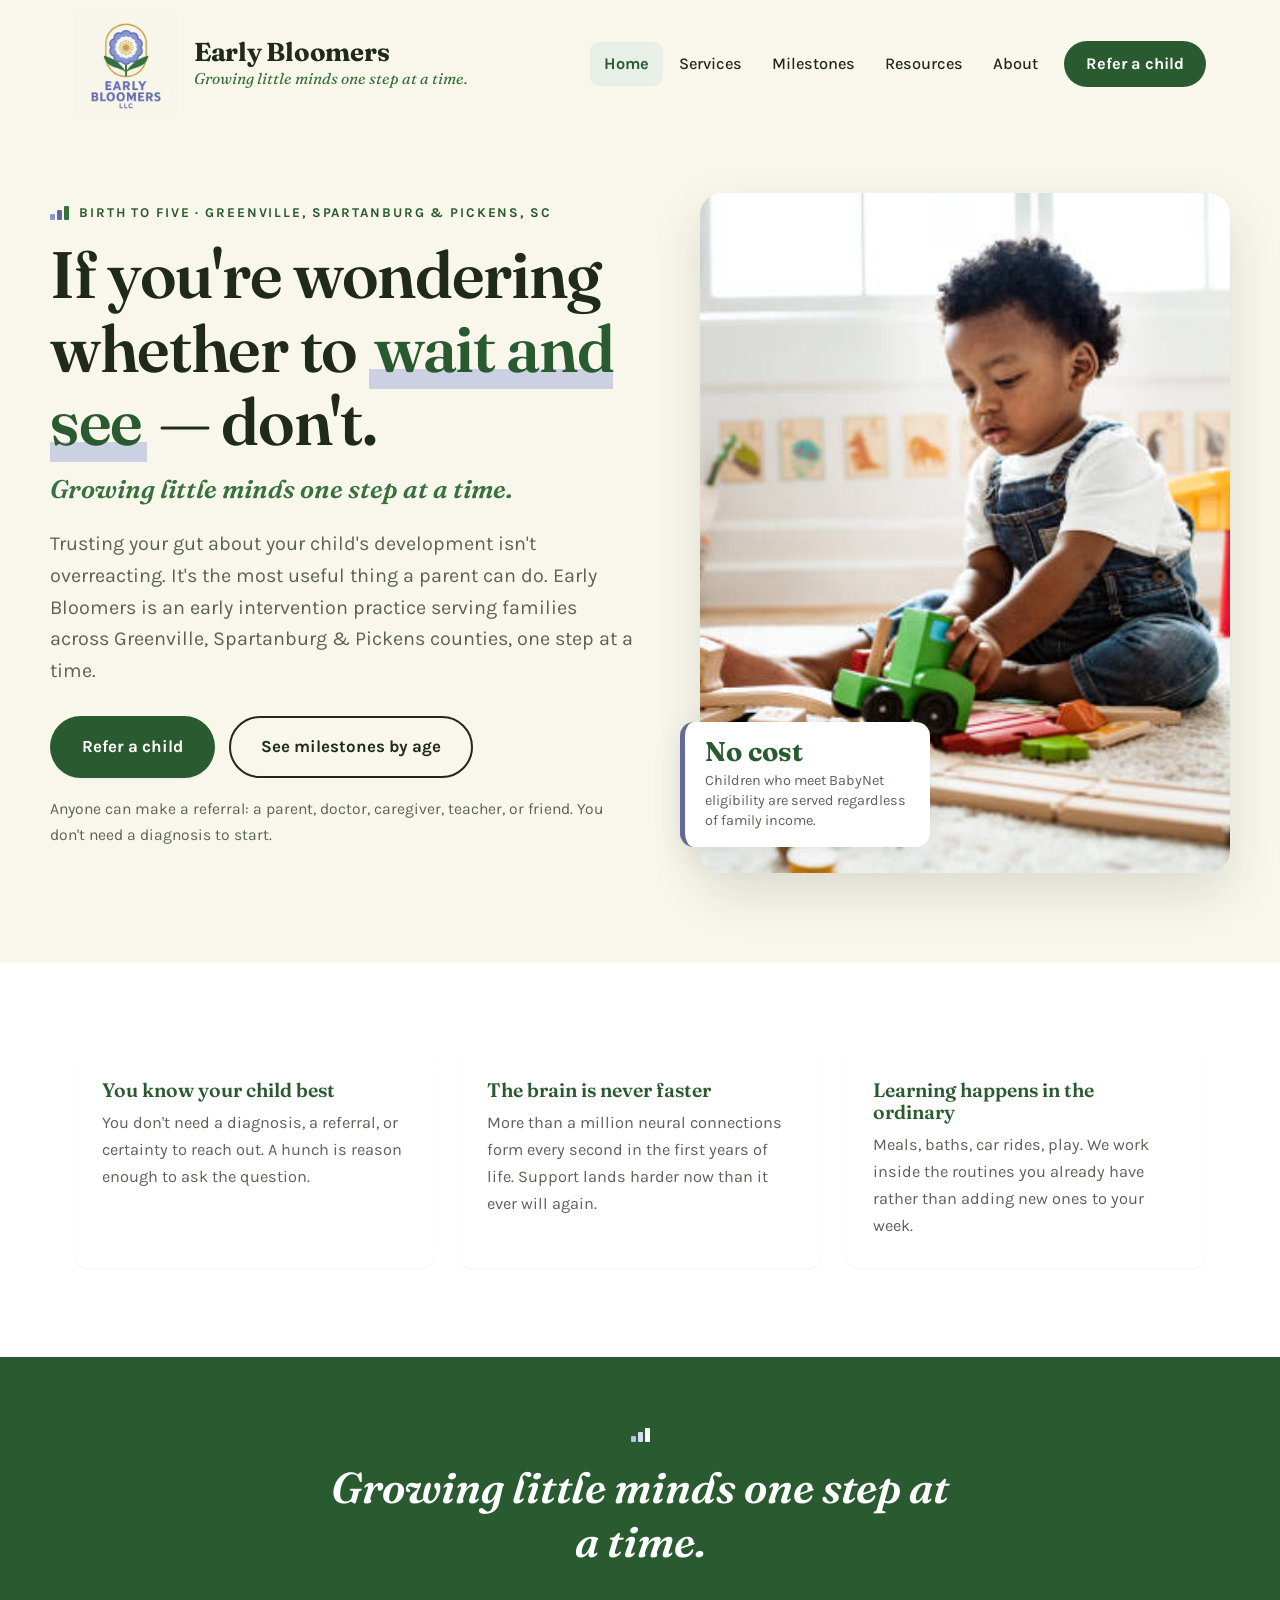
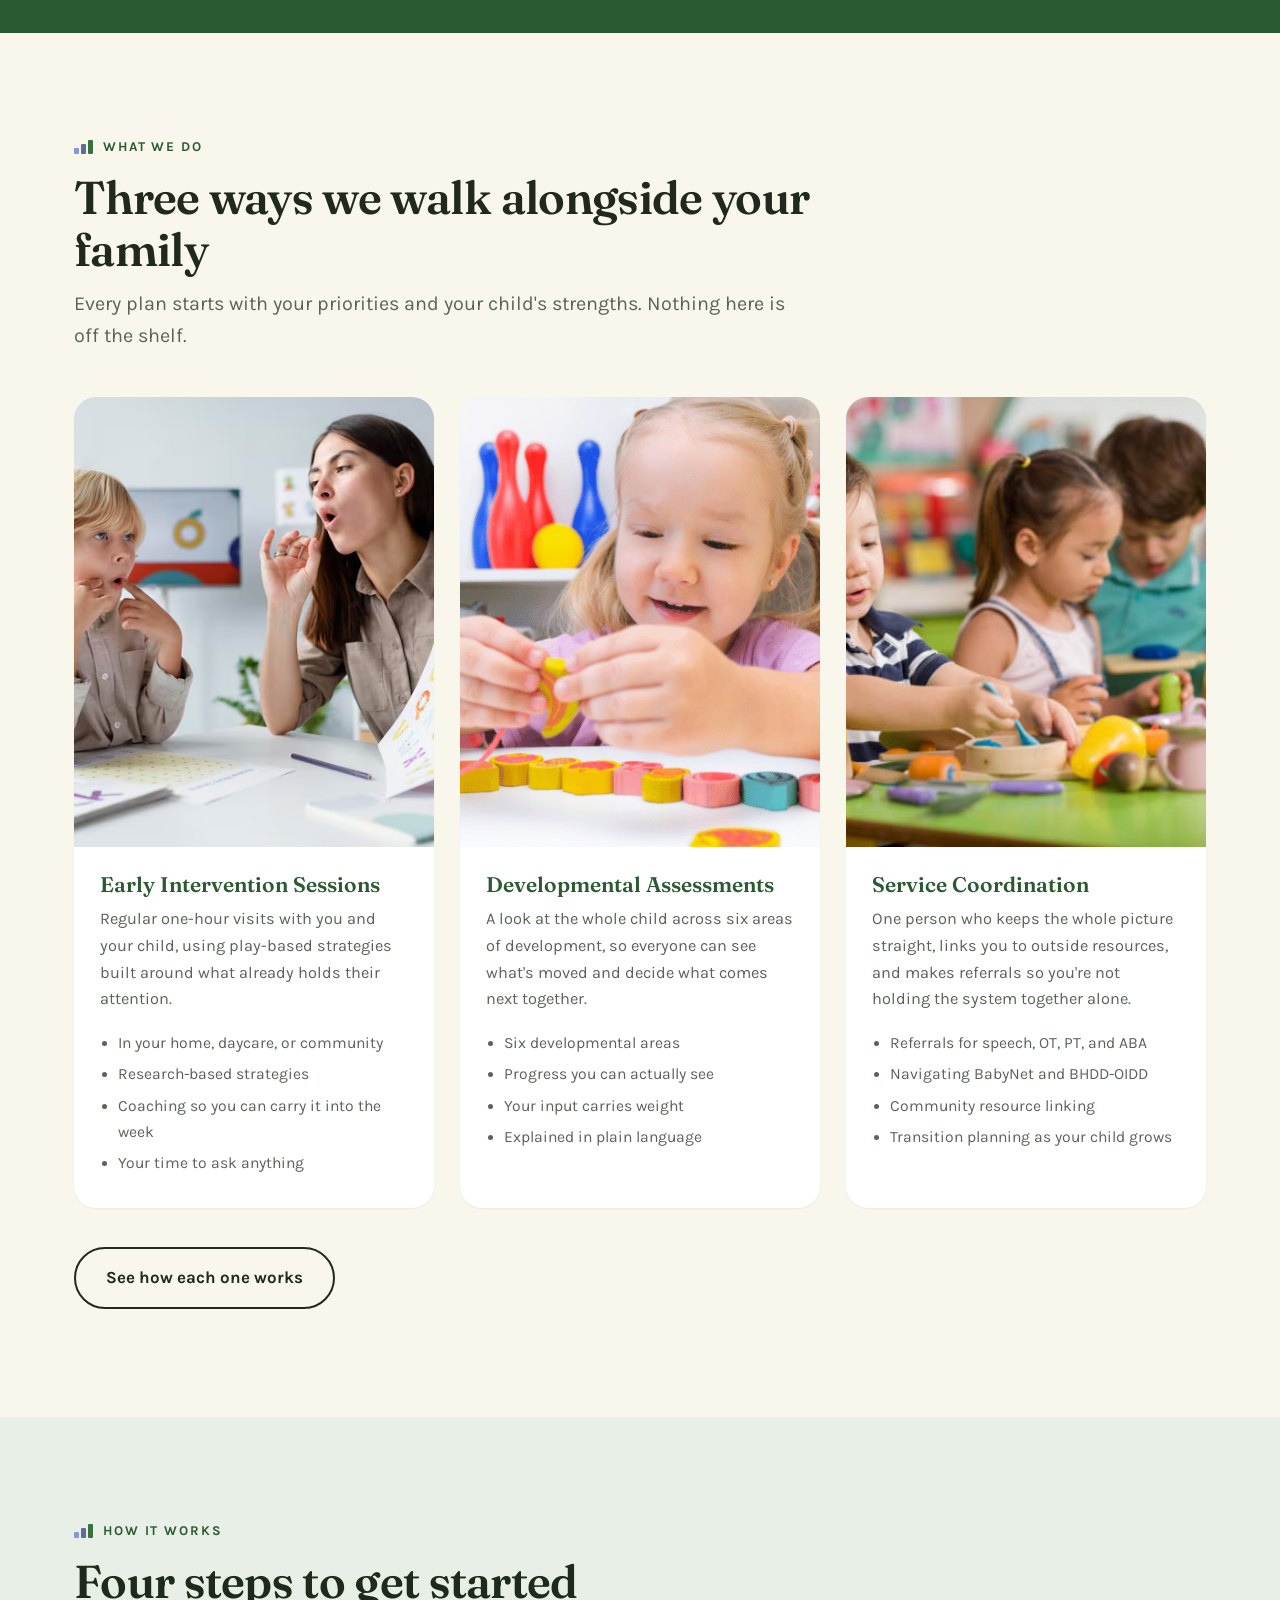
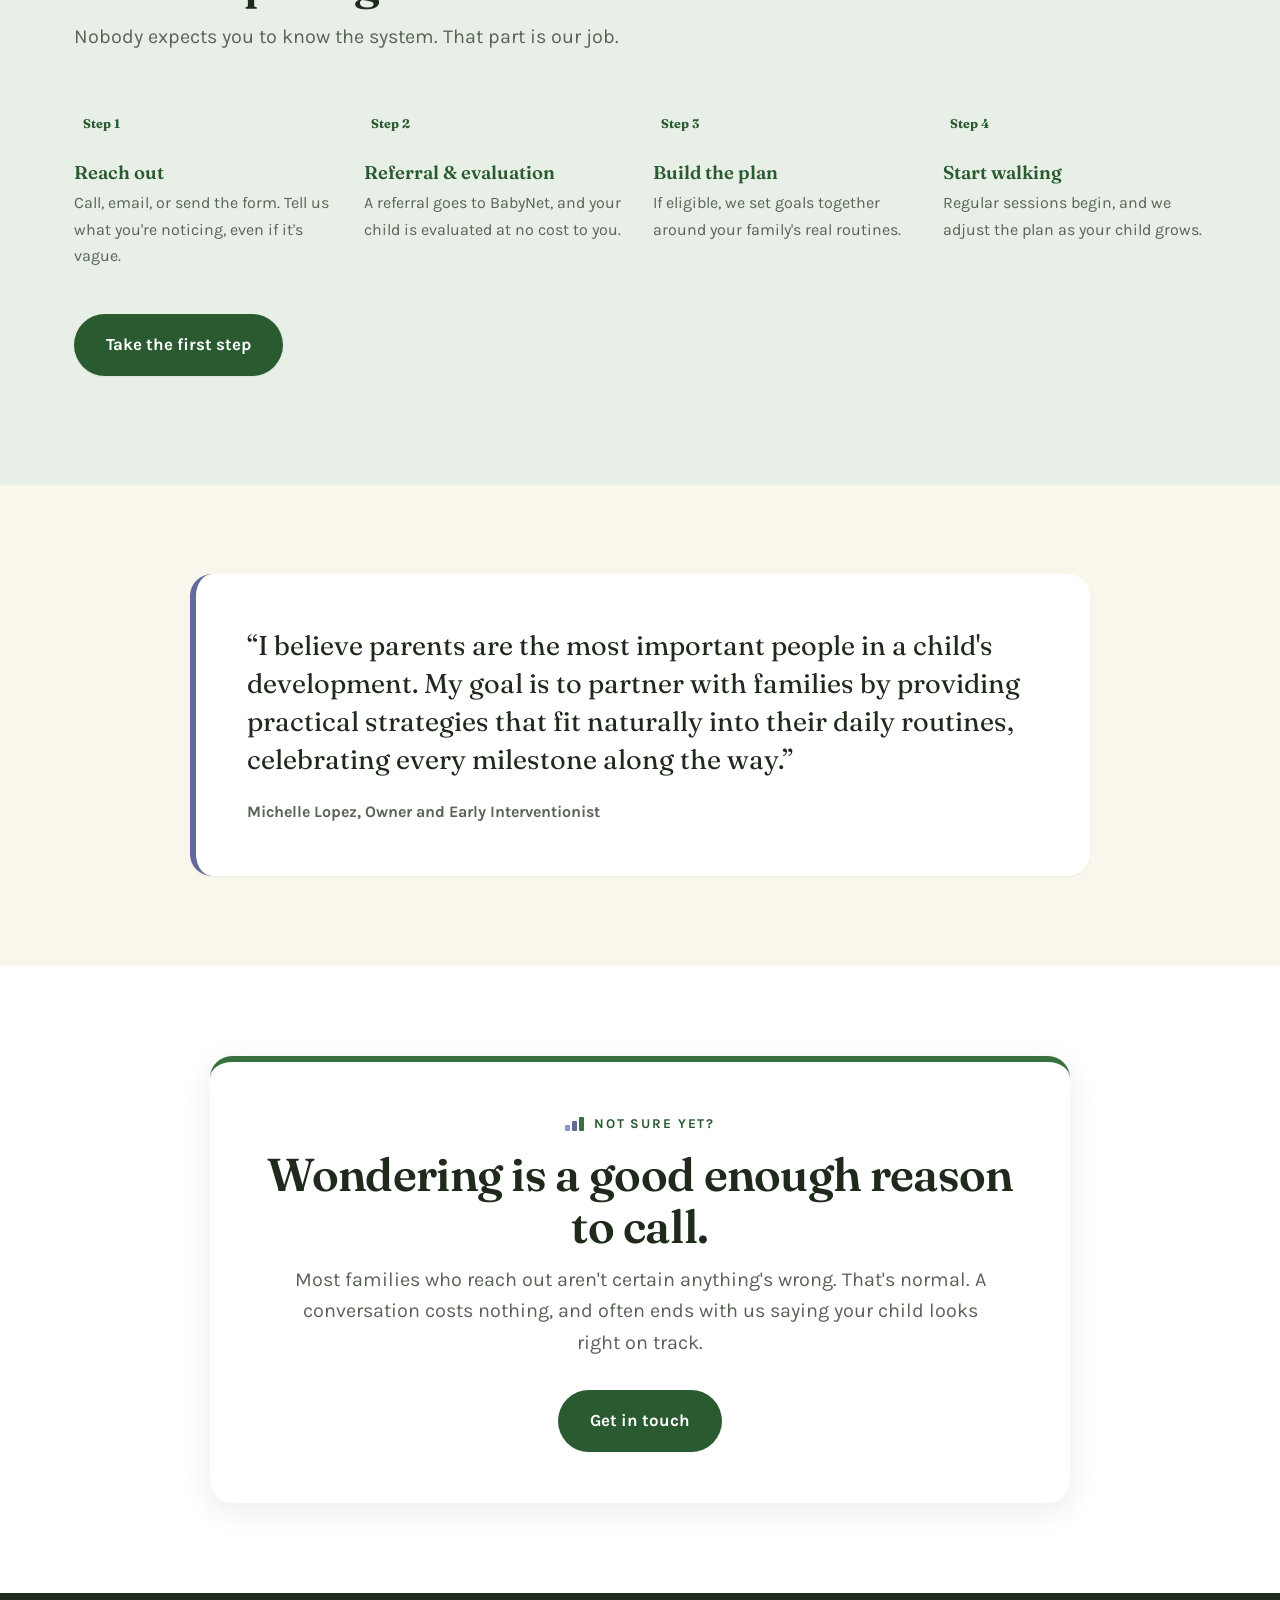
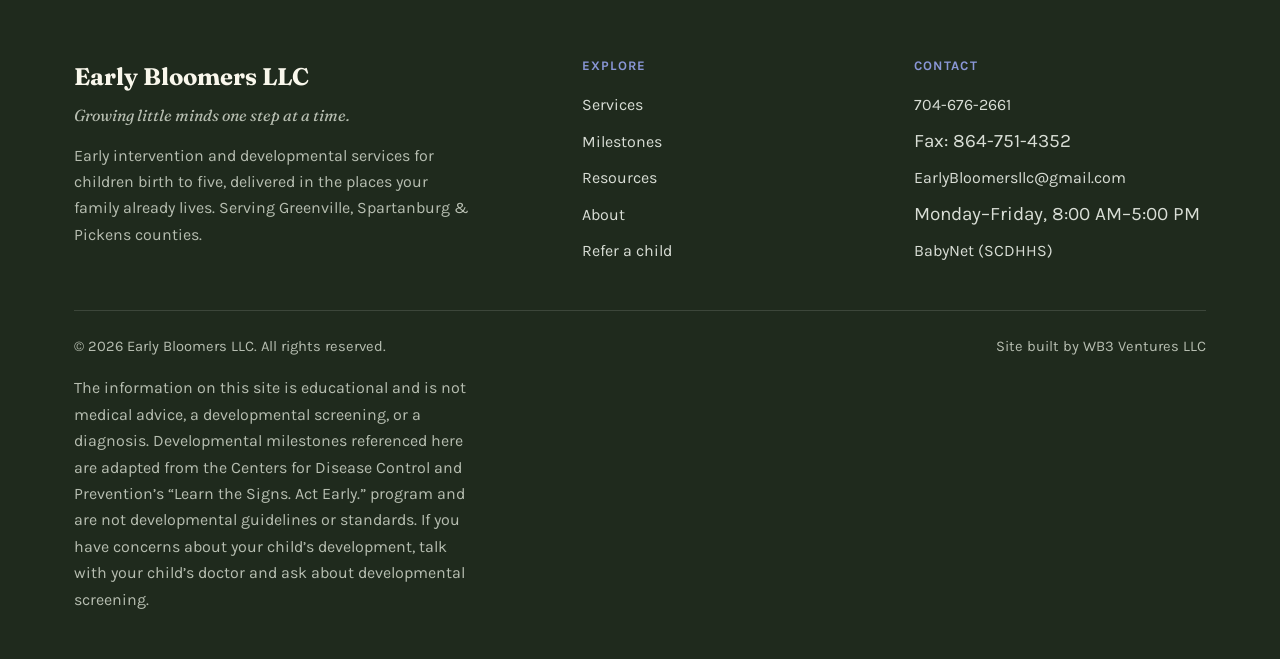
==== index.html @ b5635b3e "Update index.html" ====
<!doctype html>
<html lang="en">
<head>
<meta charset="utf-8">
<meta name="viewport" content="width=device-width,initial-scale=1">
<title>Early Bloomers LLC &mdash; Early Intervention in Greenville, Spartanburg &amp; Pickens, SC</title>
<meta name="description" content="Early Bloomers LLC provides early intervention, developmental assessments, and service coordination for children birth to five across Greenville, Spartanburg, and Pickens counties, SC. Growing little minds one step at a time.">
<meta name="author" content="Early Bloomers LLC">
<meta property="og:type" content="website">
<meta property="og:site_name" content="Early Bloomers LLC">
<meta property="og:title" content="Early Bloomers LLC &mdash; Early Intervention in Greenville, Spartanburg &amp; Pickens, SC">
<meta property="og:description" content="Early Bloomers LLC provides early intervention, developmental assessments, and service coordination for children birth to five across Greenville, Spartanburg, and Pickens counties, SC. Growing little minds one step at a time.">
<meta property="og:image" content="Images/Image1.jpg">
<meta name="twitter:card" content="summary_large_image">
<link rel="icon" href="Images/EBLogo1.png">
<link rel="preconnect" href="https://fonts.googleapis.com">
<link rel="preconnect" href="https://fonts.gstatic.com" crossorigin>
<link href="https://fonts.googleapis.com/css2?family=Fraunces:ital,opsz,wght@0,9..144,400;0,9..144,600;0,9..144,700;1,9..144,600&family=Karla:wght@400;500;700&display=swap" rel="stylesheet">
<link rel="stylesheet" href="styles.css">
</head>
<body>

<a class="skip" href="#main">Skip to content</a>

<header class="hdr" id="hdr">
  <div class="hdr__in">
    <a class="brand" href="index.html">
      <img class="brand__logo" src="Images/EBLogo1.png" width="104" height="104"
           alt="Early Bloomers LLC logo: a periwinkle flower with green leaves inside a gold arch">
      <span>
        <span class="brand__name">Early Bloomers</span>
        <span class="brand__tag">Growing little minds one step at a time.</span>
      </span>
    </a>

    <button class="burger" id="burger" type="button" aria-label="Open menu" aria-expanded="false" aria-controls="nav">
      <span></span><span></span><span></span>
    </button>

    <nav class="nav" id="nav" aria-label="Main">
      <a href="index.html" aria-current="page">Home</a>
      <a href="services.html">Services</a>
      <a href="milestones.html">Milestones</a>
      <a href="resources.html">Resources</a>
      <a href="about.html">About</a>
      <a class="nav__cta" href="contact.html">Refer a child</a>
    </nav>
  </div>
</header>

<main id="main">
<section class="hero wrap">
  <div class="hero__grid">
    <div>
      <p class="eyebrow"><span class="stepmark" aria-hidden="true"><i></i><i></i><i></i></span>Birth to five &middot; Greenville, Spartanburg &amp; Pickens, SC</p>
      <h1>If you're wondering whether to <em>wait and see</em> &mdash; don't.</h1>
      <p class="hero__slogan">Growing little minds one step at a time.</p>
      <p class="lede">
        Trusting your gut about your child's development isn't overreacting. It's the most useful
        thing a parent can do. Early Bloomers is an early intervention practice serving families
        across Greenville, Spartanburg &amp; Pickens counties, one step at a time.
      </p>
      <div class="hero__actions">
        <a class="btn btn--primary" href="contact.html">Refer a child</a>
        <a class="btn btn--ghost" href="milestones.html">See milestones by age</a>
      </div>
      <p class="hero__note">Anyone can make a referral: a parent, doctor, caregiver, teacher, or friend. You don't need a diagnosis to start.</p>
    </div>

    <div class="hero__art">
      <img src="Images/Image1.jpg" width="800" height="680" fetchpriority="high"
           alt="A toddler sitting on a rug, focused on pushing a wooden toy train along a track">
      <div class="hero__badge">
        <b>No cost</b>
        <span>Children who meet BabyNet eligibility are served regardless of family income.</span>
      </div>
    </div>
  </div>
</section>

<section class="band band--white" aria-labelledby="why-h">
  <div class="wrap">
    <h2 class="visually-hidden" id="why-h">Why families reach out</h2>
    <div class="tiles rv">
      <div class="tile">
        <h3>You know your child best</h3>
        <p>You don't need a diagnosis, a referral, or certainty to reach out. A hunch is reason enough to ask the question.</p>
      </div>
      <div class="tile">
        <h3>The brain is never faster</h3>
        <p>More than a million neural connections form every second in the first years of life. Support lands harder now than it ever will again.</p>
      </div>
      <div class="tile">
        <h3>Learning happens in the ordinary</h3>
        <p>Meals, baths, car rides, play. We work inside the routines you already have rather than adding new ones to your week.</p>
      </div>
    </div>
  </div>
</section>

<section class="slogan-band" aria-label="Our slogan">
  <div class="wrap">
    <span class="stepmark" aria-hidden="true"><i></i><i></i><i></i></span>
    <p>Growing little minds one step at a time.</p>
  </div>
</section>

<section class="band">
  <div class="wrap">
    <div class="shead rv">
      <p class="eyebrow"><span class="stepmark" aria-hidden="true"><i></i><i></i><i></i></span>What we do</p>
      <h2>Three ways we walk alongside your family</h2>
      <p class="lede">Every plan starts with your priorities and your child's strengths. Nothing here is off the shelf.</p>
    </div>

    <div class="cards rv">
      <article class="card">
        <img src="Images/Image2.avif" width="600" height="450"
             alt="An adult and a young child sitting together on the floor during a play-based learning activity">
        <div class="card__body">
          <h3>Early Intervention Sessions</h3>
          <p>Regular one-hour visits with you and your child, using play-based strategies built around what already holds their attention.</p>
          <ul>
            <li>In your home, daycare, or community</li>
            <li>Research-based strategies</li>
            <li>Coaching so you can carry it into the week</li>
            <li>Your time to ask anything</li>
          </ul>
        </div>
      </article>

      <article class="card">
        <img src="Images/Image3.png" width="600" height="450"
             alt="A young child stacking colourful wooden blocks on a table">
        <div class="card__body">
          <h3>Developmental Assessments</h3>
          <p>A look at the whole child across six areas of development, so everyone can see what's moved and decide what comes next together.</p>
          <ul>
            <li>Six developmental areas</li>
            <li>Progress you can actually see</li>
            <li>Your input carries weight</li>
            <li>Explained in plain language</li>
          </ul>
        </div>
      </article>

      <article class="card">
        <img src="Images/Image4.jpg" width="600" height="450"
             alt="A caregiver holding a baby during a relaxed home visit">
        <div class="card__body">
          <h3>Service Coordination</h3>
          <p>One person who keeps the whole picture straight, links you to outside resources, and makes referrals so you're not holding the system together alone.</p>
          <ul>
            <li>Referrals for speech, OT, PT, and ABA</li>
            <li>Navigating BabyNet and BHDD-OIDD</li>
            <li>Community resource linking</li>
            <li>Transition planning as your child grows</li>
          </ul>
        </div>
      </article>
    </div>

    <p style="margin-top:2.4rem"><a class="btn btn--ghost" href="services.html">See how each one works</a></p>
  </div>
</section>

<section class="band band--leaf">
  <div class="wrap">
    <div class="shead rv">
      <p class="eyebrow"><span class="stepmark" aria-hidden="true"><i></i><i></i><i></i></span>How it works</p>
      <h2>Four steps to get started</h2>
      <p class="lede">Nobody expects you to know the system. That part is our job.</p>
    </div>

    <div class="steps-h rv">
      <div class="steps-h__item">
        <h3>Reach out</h3>
        <p>Call, email, or send the form. Tell us what you're noticing, even if it's vague.</p>
      </div>
      <div class="steps-h__item">
        <h3>Referral &amp; evaluation</h3>
        <p>A referral goes to BabyNet, and your child is evaluated at no cost to you.</p>
      </div>
      <div class="steps-h__item">
        <h3>Build the plan</h3>
        <p>If eligible, we set goals together around your family's real routines.</p>
      </div>
      <div class="steps-h__item">
        <h3>Start walking</h3>
        <p>Regular sessions begin, and we adjust the plan as your child grows.</p>
      </div>
    </div>

    <p style="margin-top:2.8rem"><a class="btn btn--primary" href="contact.html">Take the first step</a></p>
  </div>
</section>

<section class="band">
  <div class="wrap">
    <figure class="quote rv" style="max-width:900px;margin-inline:auto">
      <blockquote>
        &ldquo;I believe parents are the most important people in a child's development. My goal is to
        partner with families by providing practical strategies that fit naturally into their daily
        routines, celebrating every milestone along the way.&rdquo;
      </blockquote>
      <figcaption>Michelle Lopez, Owner and Early Interventionist</figcaption>
    </figure>
  </div>
</section>

<section class="band band--white">
  <div class="wrap">
    <div class="callout rv center" style="max-width:860px">
      <p class="eyebrow" style="justify-content:center"><span class="stepmark" aria-hidden="true"><i></i><i></i><i></i></span>Not sure yet?</p>
      <h2>Wondering is a good enough reason to call.</h2>
      <p class="lede center">Most families who reach out aren't certain anything's wrong. That's normal. A conversation costs nothing, and often ends with us saying your child looks right on track.</p>
      <a class="btn btn--primary" href="contact.html">Get in touch</a>
    </div>
  </div>
</section>
</main>

<footer class="ftr">
  <div class="wrap">
    <div class="ftr__grid">
      <div class="ftr__brand">
        <b>Early Bloomers LLC</b>
        <p class="ftr__slogan">Growing little minds one step at a time.</p>
        <p>Early intervention and developmental services for children birth to five, delivered in the places your family already lives. Serving Greenville, Spartanburg &amp; Pickens counties.</p>
      </div>
      <div>
        <h2>Explore</h2>
        <ul>
          <li><a href="services.html">Services</a></li>
          <li><a href="milestones.html">Milestones</a></li>
          <li><a href="resources.html">Resources</a></li>
          <li><a href="about.html">About</a></li>
          <li><a href="contact.html">Refer a child</a></li>
        </ul>
      </div>
      <div>
        <h2>Contact</h2>
        <ul>
          <li><a href="tel:+17046762661">704-676-2661</a></li>
          <li>Fax: 864-751-4352</li>
          <li><a href="mailto:EarlyBloomersllc@gmail.com">EarlyBloomersllc@gmail.com</a></li>
          <li>Monday&ndash;Friday, 8:00&nbsp;AM&ndash;5:00&nbsp;PM</li>
          <li><a href="https://www.scdhhs.gov/resources/programs-and-initiatives/babynet" target="_blank" rel="noopener">BabyNet (SCDHHS)</a></li>
        </ul>
      </div>
    </div>

    <div class="ftr__base">
      <span>&copy; <span id="yr">2026</span> Early Bloomers LLC. All rights reserved.</span>
      <span>Site built by WB3 Ventures LLC</span>
    </div>
    <p class="ftr__legal">The information on this site is educational and is not medical advice, a developmental screening, or a diagnosis. Developmental milestones referenced here are adapted from the Centers for Disease Control and Prevention&rsquo;s &ldquo;Learn the Signs. Act Early.&rdquo; program and are not developmental guidelines or standards. If you have concerns about your child&rsquo;s development, talk with your child&rsquo;s doctor and ask about developmental screening.</p>
  </div>
</footer>

<script src="main.js"></script>
</body>
</html>
---- styles.css ----
/* ============================================================
   Early Bloomers LLC — shared styles
   Palette sampled from EBLogo1.png. Text pairs verified
   against WCAG 2.1 AA (4.5:1 normal, 3:1 large & UI).
   ============================================================ */
:root{
  --paper:#F9F7EC;        /* logo cream */
  --white:#FFFFFF;
  --leaf:#37723E;         /* logo green — 5.37:1 on paper */
  --leaf-deep:#2A5A30;    /* 7.51:1 on paper */
  --leaf-pale:#E7EFE6;
  --peri:#8996D6;         /* logo periwinkle — DECORATIVE ONLY on light bg (2.84:1) */
  --peri-text:#616A98;    /* text-safe periwinkle — 5.22:1 white, 4.86:1 paper */
  --peri-pale:#EDEEF9;
  --ink:#1F2A1D;          /* 13.89:1 on paper */
  --ink-soft:#5A6357;     /* 5.82:1 on paper */
  --rule:rgba(31,42,29,.16);

  --shadow-sm:0 1px 2px rgba(31,42,29,.06);
  --shadow:0 8px 30px rgba(31,42,29,.09);
  --shadow-lg:0 20px 50px rgba(31,42,29,.13);

  --r:14px;
  --r-lg:22px;
  --tap:44px;             /* WCAG 2.5.5 minimum target size */

  --wrap:1180px;
  --step:clamp(60px,7vw,112px);

  --display:"Fraunces",Georgia,serif;
  --body:"Karla",system-ui,-apple-system,sans-serif;
}

*,*::before,*::after{box-sizing:border-box}
html{scroll-behavior:smooth;scroll-padding-top:130px}
body{
  margin:0;
  font-family:var(--body);
  font-size:19px;
  line-height:1.65;
  color:var(--ink);
  background:var(--paper);
  -webkit-font-smoothing:antialiased;
  text-rendering:optimizeLegibility;
}
img{max-width:100%;display:block}
h1,h2,h3,h4{font-family:var(--display);line-height:1.12;margin:0;font-weight:600}
h1{font-size:clamp(2.6rem,5.4vw,4.1rem);letter-spacing:-.02em}
h2{font-size:clamp(2.05rem,3.6vw,2.95rem);letter-spacing:-.015em}
h3{font-size:1.32rem;font-weight:600}
p{margin:0 0 1em}
a{color:var(--leaf-deep)}
a:hover{color:var(--leaf)}

:focus-visible{outline:3px solid var(--peri-text);outline-offset:3px;border-radius:4px}

.wrap{max-width:var(--wrap);margin:0 auto;padding:0 24px}
.band{padding:var(--step) 0}
.band--white{background:var(--white)}
.band--leaf{background:var(--leaf-pale)}
.band--peri{background:var(--peri-pale)}
.lede{font-size:1.24rem;color:var(--ink-soft);max-width:60ch;line-height:1.6}
.center{text-align:center;margin-left:auto;margin-right:auto}

.skip{
  position:absolute;left:-9999px;top:0;z-index:300;
  background:var(--leaf-deep);color:#fff;padding:14px 22px;
  font-weight:700;text-decoration:none;
}
.skip:focus{left:0}

.visually-hidden{
  position:absolute!important;width:1px;height:1px;padding:0;margin:-1px;
  overflow:hidden;clip:rect(0 0 0 0);white-space:nowrap;border:0;
}

/* ============================================================
   STEP MOTIF
   ============================================================ */
.stepmark{display:inline-flex;align-items:flex-end;gap:2px;margin-right:10px;flex:0 0 auto}
.stepmark i{width:5px;border-radius:1px;display:block}
.stepmark i:nth-child(1){height:6px;background:var(--peri)}
.stepmark i:nth-child(2){height:10px;background:var(--peri-text)}
.stepmark i:nth-child(3){height:14px;background:var(--leaf)}

.eyebrow{
  display:flex;align-items:center;
  font-size:.84rem;font-weight:700;letter-spacing:.14em;text-transform:uppercase;
  color:var(--leaf-deep);margin:0 0 .9rem;
}
.center .eyebrow{justify-content:center}

.stair{display:block;width:100%;height:38px;color:var(--leaf-pale)}
.stair--white{color:var(--white)}
.stair--paper{color:var(--paper)}

.shead{max-width:68ch;margin-bottom:2.8rem}
.shead p{margin-top:.8rem}

/* ---------- Buttons ---------- */
.btn{
  display:inline-flex;align-items:center;justify-content:center;gap:.5em;
  font-family:var(--body);font-weight:700;font-size:1.06rem;
  min-height:var(--tap);padding:15px 30px;border-radius:999px;text-decoration:none;
  border:2px solid transparent;cursor:pointer;
  transition:transform .15s ease,background .15s ease,box-shadow .15s ease;
}
.btn--primary{background:var(--leaf-deep);color:#fff;box-shadow:var(--shadow-sm)}
.btn--primary:hover{background:var(--leaf);color:#fff;transform:translateY(-2px);box-shadow:var(--shadow)}
.btn--ghost{border-color:var(--ink);color:var(--ink);background:transparent}
.btn--ghost:hover{background:var(--ink);color:var(--paper);transform:translateY(-2px)}

/* ---------- Header ---------- */
.hdr{
  position:sticky;top:0;z-index:100;
  background:rgba(249,247,236,.94);
  backdrop-filter:saturate(140%) blur(10px);
  border-bottom:1px solid transparent;
  transition:border-color .2s ease,box-shadow .2s ease;
}
.hdr.is-stuck{border-bottom-color:var(--rule);box-shadow:0 2px 14px rgba(31,42,29,.06)}
.hdr__in{
  max-width:var(--wrap);margin:0 auto;padding:12px 24px;
  display:flex;align-items:center;justify-content:space-between;gap:20px;
}
.brand{display:flex;align-items:center;gap:16px;text-decoration:none;color:var(--ink)}
/* 104px. The logo's own background is #F9F7EC, identical to --paper, so it
   blends into the header with no box, no padding, no shadow. */
.brand__logo{width:104px;height:104px;flex:0 0 104px;object-fit:contain}
.brand__name{font-family:var(--display);font-size:1.62rem;font-weight:700;display:block;line-height:1.05;letter-spacing:-.01em}
.brand__tag{
  display:block;margin-top:3px;
  font-family:var(--display);font-style:italic;font-size:.98rem;
  color:var(--leaf);line-height:1.25;
}

.nav{display:flex;align-items:center;gap:2px}
.nav a{
  display:flex;align-items:center;min-height:var(--tap);
  text-decoration:none;color:var(--ink);font-weight:500;font-size:1.02rem;
  padding:8px 14px;border-radius:9px;transition:background .15s ease,color .15s ease;
}
.nav a:hover{background:var(--leaf-pale);color:var(--leaf-deep)}
.nav a[aria-current="page"]{color:var(--leaf-deep);font-weight:700;background:var(--leaf-pale)}
.nav a.nav__cta{background:var(--leaf-deep);color:#fff;font-weight:700;padding:10px 22px;border-radius:999px;margin-left:10px}
.nav a.nav__cta:hover,.nav a.nav__cta[aria-current="page"]{background:var(--leaf);color:#fff}

.burger{
  display:none;background:none;border:1.5px solid var(--rule);border-radius:10px;
  min-width:var(--tap);min-height:var(--tap);align-items:center;justify-content:center;
  cursor:pointer;color:var(--ink);flex-direction:column;gap:4px;
}
.burger span{display:block;width:22px;height:2px;background:currentColor;border-radius:2px}

/* ---------- Hero ---------- */
.hero{padding:clamp(38px,5vw,72px) 0 var(--step)}
.hero__grid{display:grid;grid-template-columns:1.05fr .95fr;gap:clamp(30px,5vw,64px);align-items:center}
.hero h1{margin-bottom:.6rem}
.hero h1 em{
  font-style:normal;color:var(--leaf-deep);
  background-image:linear-gradient(to top,rgba(137,150,214,.4) 0 .3em,transparent .3em);
  background-repeat:no-repeat;padding:0 .08em;
}
.hero__slogan{
  font-family:var(--display);font-style:italic;font-weight:600;
  font-size:clamp(1.3rem,2vw,1.62rem);color:var(--leaf);
  margin:0 0 1.1rem;display:flex;align-items:center;
}
.hero__actions{display:flex;gap:14px;flex-wrap:wrap;margin-top:1.8rem}
.hero__note{margin-top:1.2rem;font-size:.98rem;color:var(--ink-soft)}
.hero__art{position:relative}
.hero__art img{width:100%;aspect-ratio:4/3.4;object-fit:cover;border-radius:var(--r-lg);box-shadow:var(--shadow-lg)}
.hero__badge{
  position:absolute;left:-20px;bottom:26px;background:var(--white);
  border-radius:var(--r);padding:16px 20px;box-shadow:var(--shadow);
  max-width:250px;border-left:5px solid var(--peri-text);
}
.hero__badge b{font-family:var(--display);font-size:1.7rem;color:var(--leaf-deep);display:block;line-height:1}
.hero__badge span{font-size:.9rem;color:var(--ink-soft);line-height:1.4;display:block;margin-top:5px}

/* ---------- Interior hero ---------- */
.phero{padding:clamp(36px,4.5vw,64px) 0 clamp(32px,4vw,54px);background:var(--leaf-pale)}
.phero h1{margin-bottom:.7rem}
.phero .lede{max-width:64ch}

/* ---------- Slogan band ---------- */
.slogan-band{background:var(--leaf-deep);color:#fff;padding:clamp(46px,5vw,76px) 0;text-align:center}
.slogan-band p{
  font-family:var(--display);font-style:italic;font-weight:600;
  font-size:clamp(1.7rem,3.6vw,2.7rem);line-height:1.25;margin:0;color:#fff;
  max-width:22ch;margin-inline:auto;
}
.slogan-band .stepmark{margin:0 auto 1.2rem;justify-content:center}
.slogan-band .stepmark i:nth-child(1){background:#B9C2E8}
.slogan-band .stepmark i:nth-child(2){background:#D6DBF2}
.slogan-band .stepmark i:nth-child(3){background:#fff}

/* ---------- Cards ---------- */
.cards{display:grid;grid-template-columns:repeat(3,1fr);gap:26px}
.card{
  background:var(--white);border-radius:var(--r-lg);overflow:hidden;
  box-shadow:var(--shadow-sm);display:flex;flex-direction:column;
  transition:transform .2s ease,box-shadow .2s ease;
}
.card:hover{transform:translateY(-4px);box-shadow:var(--shadow-lg)}
.card img{width:100%;aspect-ratio:4/3;object-fit:cover}
.card__body{padding:26px;display:flex;flex-direction:column;gap:.6rem;flex:1}
.card h3{color:var(--leaf-deep)}
.card p{font-size:1.02rem;color:var(--ink-soft);margin:0}
.card ul{margin:.5rem 0 0;padding-left:1.15em;font-size:.98rem;color:var(--ink-soft)}
.card li{margin-bottom:.35em}

.tiles{display:grid;grid-template-columns:repeat(3,1fr);gap:24px}
.tile{padding:28px;background:var(--white);border-radius:var(--r);box-shadow:var(--shadow-sm)}
.tile h3{color:var(--leaf-deep);margin-bottom:.5rem;font-size:1.22rem}
.tile p{margin:0;font-size:1.02rem;color:var(--ink-soft)}

/* ============================================================
   STEPS
   ============================================================ */
.steps{counter-reset:s;display:grid;gap:0}
.steps__item{
  counter-increment:s;position:relative;
  display:grid;grid-template-columns:84px 1fr;gap:24px;
  padding:30px 0;border-bottom:1px solid var(--rule);
}
.steps__item:last-child{border-bottom:none}
.steps__num{position:relative;display:flex;align-items:flex-start;justify-content:center}
.steps__num::before{
  content:"Step " counter(s);
  font-family:var(--display);font-size:.82rem;font-weight:700;color:var(--leaf-deep);
  background:var(--leaf-pale);width:64px;height:64px;border-radius:50%;
  display:flex;align-items:center;justify-content:center;text-align:center;
  border:2px solid var(--white);box-shadow:var(--shadow-sm);line-height:1.1;
}
.steps__item:not(:last-child) .steps__num::after{
  content:"";position:absolute;top:66px;bottom:-30px;left:50%;
  width:2px;background:linear-gradient(to bottom,var(--peri),rgba(137,150,214,.18));
  transform:translateX(-50%);
}
.steps__body h3{margin-bottom:.4rem;font-size:1.26rem;color:var(--leaf-deep)}
.steps__body p{margin:0;font-size:1.02rem;color:var(--ink-soft)}
.steps__body p+p{margin-top:.55em}

.steps-h{counter-reset:s;display:grid;grid-template-columns:repeat(4,1fr);gap:26px}
.steps-h__item{counter-increment:s;position:relative;padding-top:66px}
.steps-h__item::before{
  content:"Step " counter(s);
  position:absolute;top:0;left:0;
  font-family:var(--display);font-size:.78rem;font-weight:700;color:var(--leaf-deep);
  background:var(--leaf-pale);width:54px;height:54px;border-radius:50%;
  display:flex;align-items:center;justify-content:center;
}
.steps-h__item h3{margin-bottom:.4rem;font-size:1.16rem;color:var(--leaf-deep)}
.steps-h__item p{font-size:1rem;color:var(--ink-soft);margin:0}

/* ---------- Milestones ---------- */
.ms{background:var(--white);border-radius:var(--r-lg);box-shadow:var(--shadow);overflow:hidden}
.ms__tabs{display:flex;gap:5px;padding:11px;background:var(--leaf-pale);overflow-x:auto}
.ms__tab{
  flex:1 0 auto;white-space:nowrap;font-family:var(--body);font-size:.98rem;font-weight:700;
  min-height:var(--tap);padding:11px 20px;border-radius:999px;border:none;background:transparent;
  color:var(--ink-soft);cursor:pointer;transition:background .15s ease,color .15s ease;
}
.ms__tab:hover{background:rgba(255,255,255,.8);color:var(--ink)}
.ms__tab[aria-selected="true"]{background:var(--leaf-deep);color:#fff}
.ms__panel{padding:clamp(24px,3.5vw,38px)}
.ms__panel[hidden]{display:none}
.ms__panel h3{font-size:1.5rem;color:var(--leaf-deep);margin-bottom:.25rem}
.ms__age{font-size:.98rem;color:var(--ink-soft);margin-bottom:1.5rem}
.ms__list{display:grid;grid-template-columns:repeat(2,1fr);gap:13px 26px;margin:0 0 1.7rem;padding:0;list-style:none}
.ms__list li{display:flex;gap:12px;align-items:flex-start;font-size:1.02rem;padding:14px 16px;background:var(--paper);border-radius:10px}
.ms__dot{flex:0 0 auto;width:10px;height:10px;border-radius:50%;background:var(--peri-text);margin-top:.5em}
.ms__foot{display:flex;gap:16px;align-items:center;flex-wrap:wrap;padding-top:1.3rem;border-top:1px solid var(--rule)}
.ms__foot a{font-weight:700;font-size:1rem}
.ms__disc{
  margin-top:22px;padding:22px 24px;background:var(--peri-pale);
  border-radius:var(--r);border-left:5px solid var(--peri-text);
  font-size:.98rem;color:var(--ink-soft);
}
.ms__disc strong{color:var(--ink)}
.ms__disc p:last-child{margin-bottom:0}

/* ---------- Callout / Quote ---------- */
.callout{
  background:var(--white);border-radius:var(--r-lg);padding:clamp(30px,4vw,52px);
  box-shadow:var(--shadow);border-top:6px solid var(--leaf);
}
.callout h2{margin-bottom:.7rem}
.callout .btn{margin-top:.7rem}

.quote{
  background:var(--white);border-radius:var(--r-lg);padding:clamp(30px,4vw,52px);
  box-shadow:var(--shadow-sm);border-left:6px solid var(--peri-text);margin:0;
}
.quote blockquote{margin:0;font-family:var(--display);font-size:clamp(1.3rem,2.2vw,1.7rem);line-height:1.4;color:var(--ink)}
.quote figcaption{margin-top:1.3rem;font-size:1rem;color:var(--ink-soft);font-weight:700}

.creds{list-style:none;padding:0;margin:1.6rem 0 0;display:grid;gap:12px}
.creds li{display:flex;gap:12px;align-items:flex-start;font-size:1.04rem}
.creds svg{flex:0 0 auto;margin-top:.3em;color:var(--leaf)}

/* ---------- FAQ ---------- */
.faq{max-width:860px;margin:0 auto}
.faq details{background:var(--white);border-radius:var(--r);margin-bottom:13px;box-shadow:var(--shadow-sm);overflow:hidden}
.faq summary{
  padding:20px 24px;cursor:pointer;font-weight:700;font-size:1.1rem;min-height:var(--tap);
  list-style:none;display:flex;justify-content:space-between;align-items:center;gap:16px;
}
.faq summary::-webkit-details-marker{display:none}
.faq summary::after{content:"+";font-size:1.6rem;color:var(--leaf);font-weight:400;line-height:1}
.faq details[open] summary::after{content:"\2013"}
.faq details[open] summary{color:var(--leaf-deep)}
.faq__a{padding:0 24px 22px;font-size:1.02rem;color:var(--ink-soft)}
.faq__a p:last-child{margin-bottom:0}

/* ---------- Resources ---------- */
.res{display:grid;gap:16px}
.res__item{
  background:var(--white);border-radius:var(--r);padding:26px 28px;box-shadow:var(--shadow-sm);
  display:grid;grid-template-columns:1fr auto;gap:20px;align-items:center;
}
.res__item h3{font-size:1.2rem;color:var(--leaf-deep);margin-bottom:.35rem}
.res__item p{margin:0;font-size:1rem;color:var(--ink-soft)}
.res__item .btn{white-space:nowrap}

/* ---------- Contact ---------- */
.contact{display:grid;grid-template-columns:1fr 1fr;gap:clamp(30px,5vw,58px)}
.form{display:grid;gap:16px}
.form fieldset{border:none;padding:0;margin:0;display:grid;gap:16px}
.form legend{
  font-family:var(--display);font-size:1.32rem;font-weight:600;
  color:var(--leaf-deep);padding:0;margin-bottom:.4rem;
}
.field label{display:block;font-size:.94rem;font-weight:700;margin-bottom:6px}
.field .req{color:var(--leaf-deep)}
.field input,.field textarea,.field select{
  width:100%;padding:14px 16px;border:2px solid var(--rule);border-radius:10px;
  font-family:var(--body);font-size:1.05rem;background:var(--white);color:var(--ink);
  min-height:var(--tap);
}
.field textarea{min-height:140px;resize:vertical}
.field input:focus,.field textarea:focus,.field select:focus{
  border-color:var(--leaf-deep);outline:3px solid var(--peri-text);outline-offset:1px;
}
.field .hint{font-size:.9rem;color:var(--ink-soft);margin:5px 0 0}
.form__note{font-size:.92rem;color:var(--ink-soft);margin:0;line-height:1.55}
.form__status{padding:16px 18px;border-radius:10px;font-size:1rem;font-weight:700;margin:0}
.form__status:empty{display:none}
.form__status--ok{background:var(--leaf-pale);color:var(--leaf-deep);border-left:5px solid var(--leaf)}
.form__status--err{background:#FBEAEA;color:#8A1F1F;border-left:5px solid #8A1F1F}

.cinfo{background:var(--white);border-radius:var(--r-lg);padding:34px;box-shadow:var(--shadow-sm);align-self:start}
.cinfo h3{color:var(--leaf-deep);margin-bottom:1.2rem;font-size:1.4rem}
.cinfo dl{margin:0;display:grid;gap:18px}
.cinfo dt{font-size:.82rem;font-weight:700;letter-spacing:.1em;text-transform:uppercase;color:var(--ink-soft)}
.cinfo dd{margin:4px 0 0;font-size:1.1rem}
.cinfo dd a{text-decoration:none;font-weight:600}
.cinfo dd a:hover{text-decoration:underline}

/* ---------- Footer ---------- */
.ftr{background:var(--ink);color:#D9DED6;padding:64px 0 30px}
.ftr__grid{display:grid;grid-template-columns:1.6fr 1fr 1fr;gap:40px}
.ftr__brand b{font-family:var(--display);font-size:1.5rem;color:var(--paper);display:block}
.ftr__slogan{
  font-family:var(--display);font-style:italic;color:var(--peri);
  font-size:1.24rem;margin:.35rem 0 .9rem;line-height:1.3;
}
.ftr p{font-size:1rem;line-height:1.65;color:#B7BEB1;max-width:40ch}
.ftr h2{font-size:.82rem;letter-spacing:.1em;text-transform:uppercase;color:var(--peri);margin:0 0 1rem;font-family:var(--body);font-weight:700;line-height:1.4}
.ftr ul{list-style:none;padding:0;margin:0;display:grid;gap:10px}
.ftr li{line-height:1.4}
.ftr a{color:#D9DED6;text-decoration:none;font-size:1rem}
.ftr a:hover{color:#fff;text-decoration:underline}
.ftr__base{
  margin-top:46px;padding-top:24px;border-top:1px solid rgba(255,255,255,.13);
  display:flex;justify-content:space-between;gap:18px;flex-wrap:wrap;
  font-size:.92rem;color:#B7BEB1;
}
.ftr__base a{font-size:.92rem;color:#D9DED6;text-decoration:underline}
.ftr__legal{margin-top:16px;font-size:.88rem;color:#9AA295;line-height:1.6;max-width:none}

/* ---------- Reveal ---------- */
.rv{opacity:0;transform:translateY(18px);transition:opacity .6s ease,transform .6s ease}
.rv.in{opacity:1;transform:none}

/* ---------- Responsive ---------- */
@media (max-width:1120px){
  .brand__logo{width:88px;height:88px;flex-basis:88px}
  .brand__name{font-size:1.4rem}
  .brand__tag{font-size:.88rem}
  .nav a{padding:8px 10px;font-size:.96rem}
}
@media (max-width:980px){
  .hero__grid,.contact{grid-template-columns:1fr}
  .hero__art{order:-1}
  .hero__badge{left:auto;right:16px;bottom:-16px}
  .cards,.tiles{grid-template-columns:repeat(2,1fr)}
  .steps-h{grid-template-columns:repeat(2,1fr)}
  .ftr__grid{grid-template-columns:1fr 1fr}
}
@media (max-width:860px){
  .nav{
    position:fixed;inset:128px 0 auto;background:var(--paper);
    flex-direction:column;align-items:stretch;gap:0;padding:16px 20px 26px;
    border-bottom:1px solid var(--rule);box-shadow:var(--shadow);display:none;
    max-height:calc(100vh - 128px);overflow-y:auto;
  }
  .nav.open{display:flex}
  .nav a{padding:15px 10px;border-radius:8px;font-size:1.1rem}
  .nav a.nav__cta{margin:12px 0 0;text-align:center;justify-content:center}
  .burger{display:flex}
  .ms__list{grid-template-columns:1fr}
  .res__item{grid-template-columns:1fr}
}
@media (max-width:600px){
  body{font-size:18px}
  .brand__logo{width:72px;height:72px;flex-basis:72px}
  .brand__name{font-size:1.24rem}
  .brand__tag{font-size:.82rem}
  .nav{inset:104px 0 auto;max-height:calc(100vh - 104px)}
  .cards,.tiles,.steps-h,.ftr__grid{grid-template-columns:1fr}
  .hero__actions .btn{width:100%}
  .hero__badge{position:static;margin-top:16px;max-width:none}
  .steps__item{grid-template-columns:64px 1fr;gap:18px}
  /* Numeral only on small screens, so the type can stay legible */
  .steps__num::before{content:counter(s);width:54px;height:54px;font-size:1.3rem}
  .steps__item:not(:last-child) .steps__num::after{top:56px}
  .ftr__base{flex-direction:column;gap:8px}
}

@media (prefers-reduced-motion:reduce){
  html{scroll-behavior:auto}
  *,*::before,*::after{animation:none!important;transition:none!important}
  .rv{opacity:1;transform:none}
  .card:hover,.btn:hover{transform:none}
}

@media (prefers-contrast:more){
  :root{--ink-soft:#3D443A;--rule:rgba(31,42,29,.4)}
}
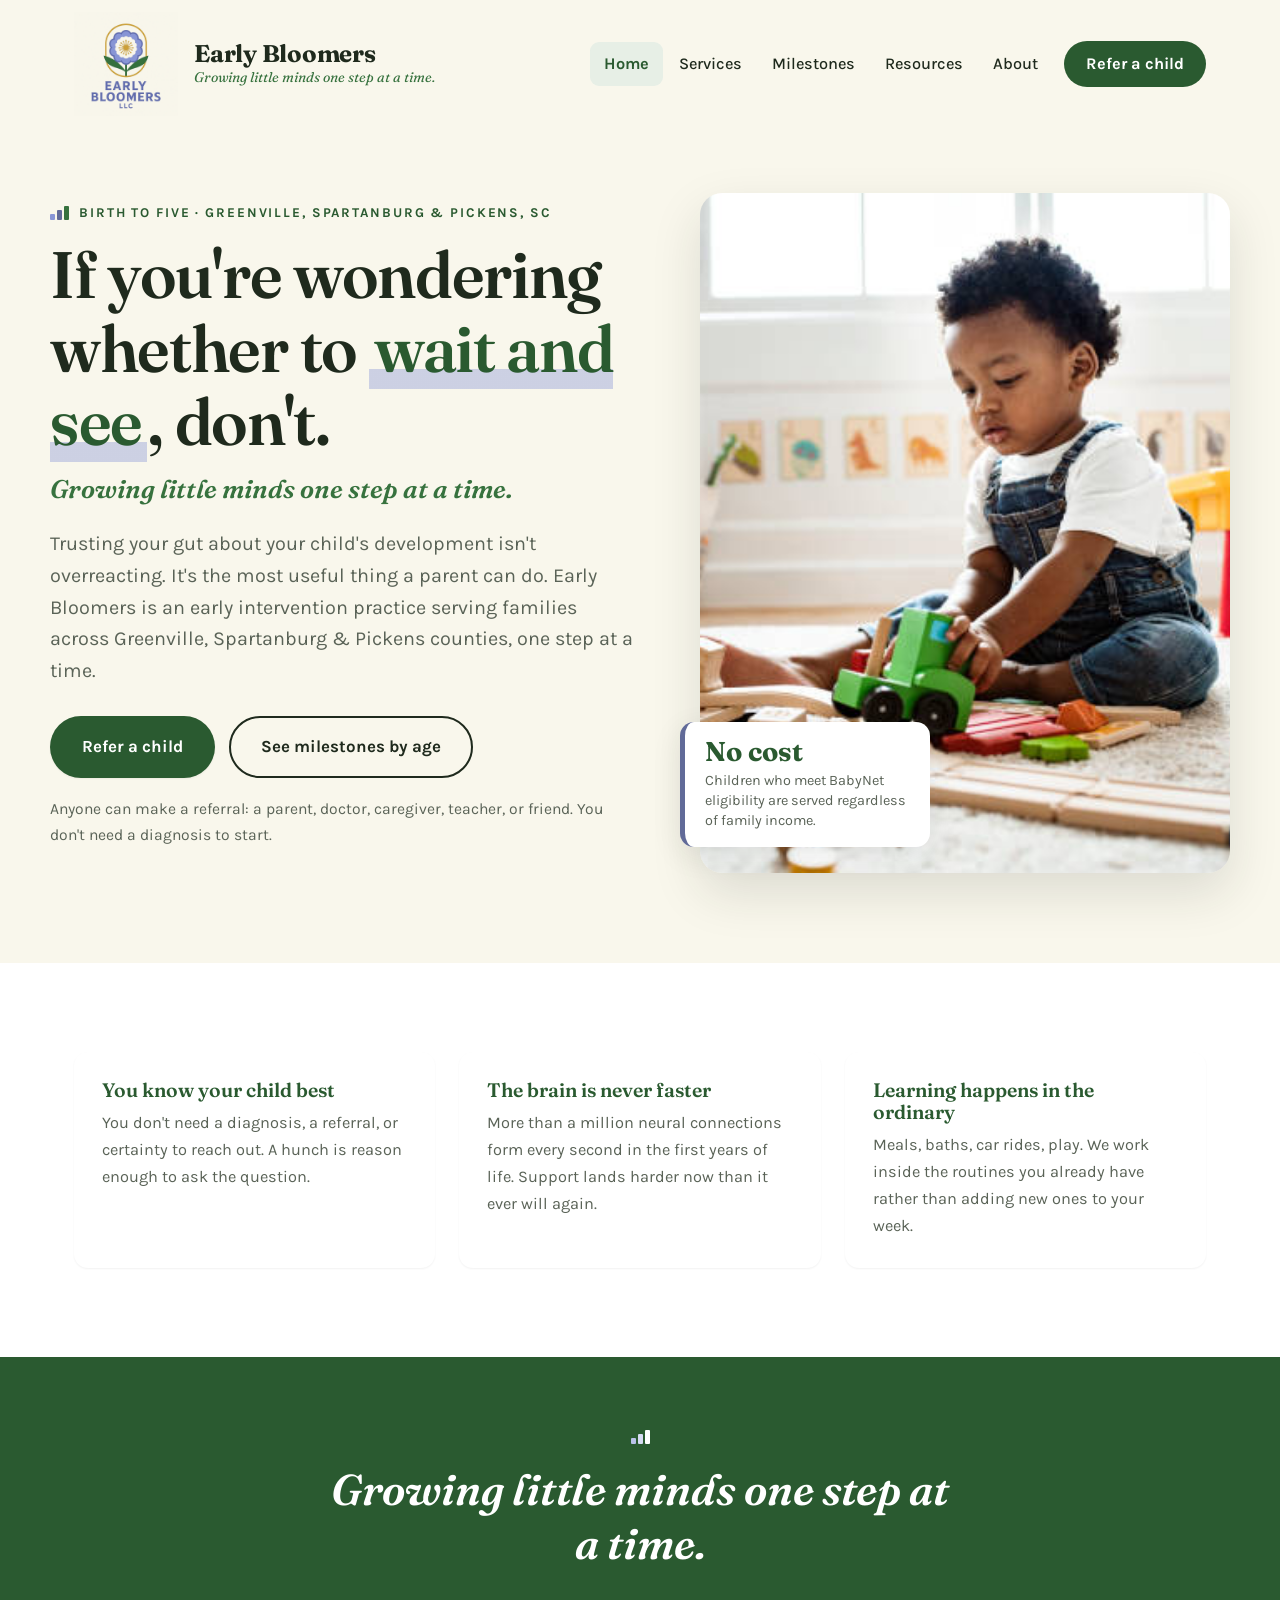
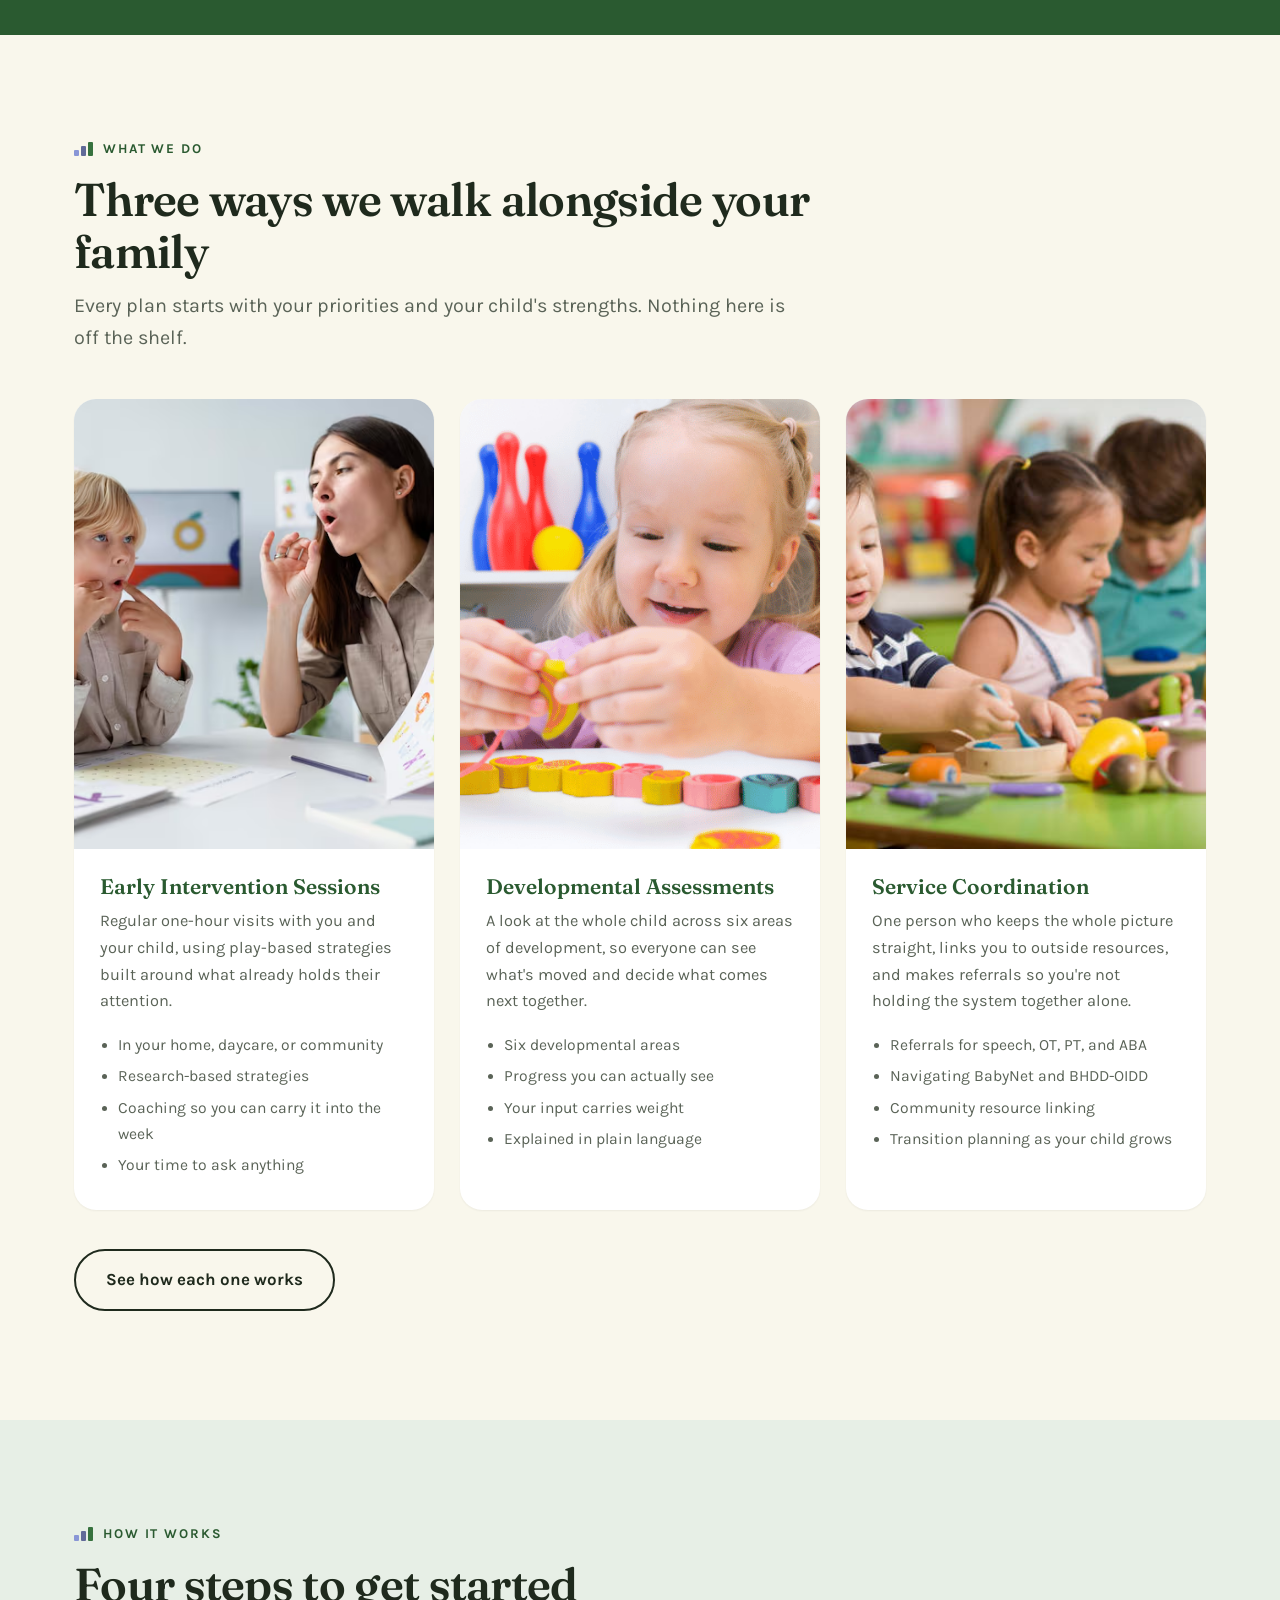
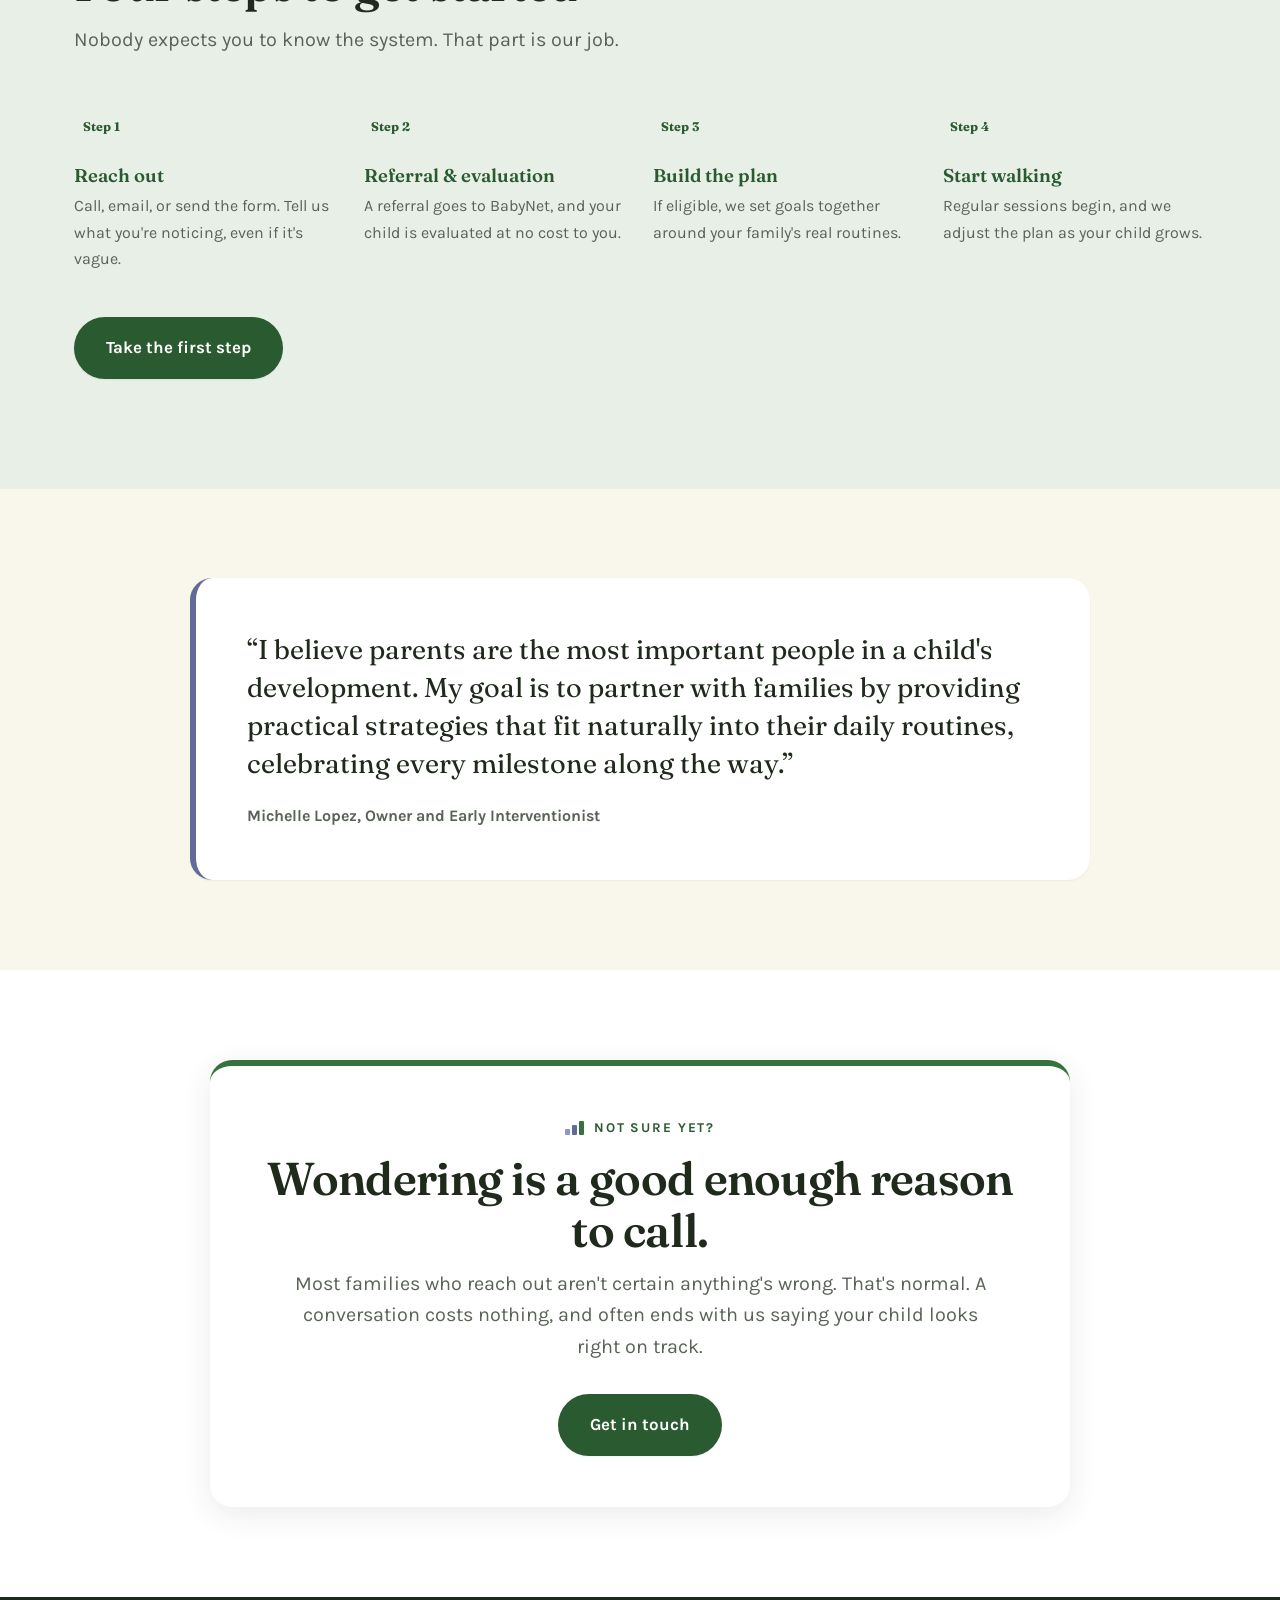
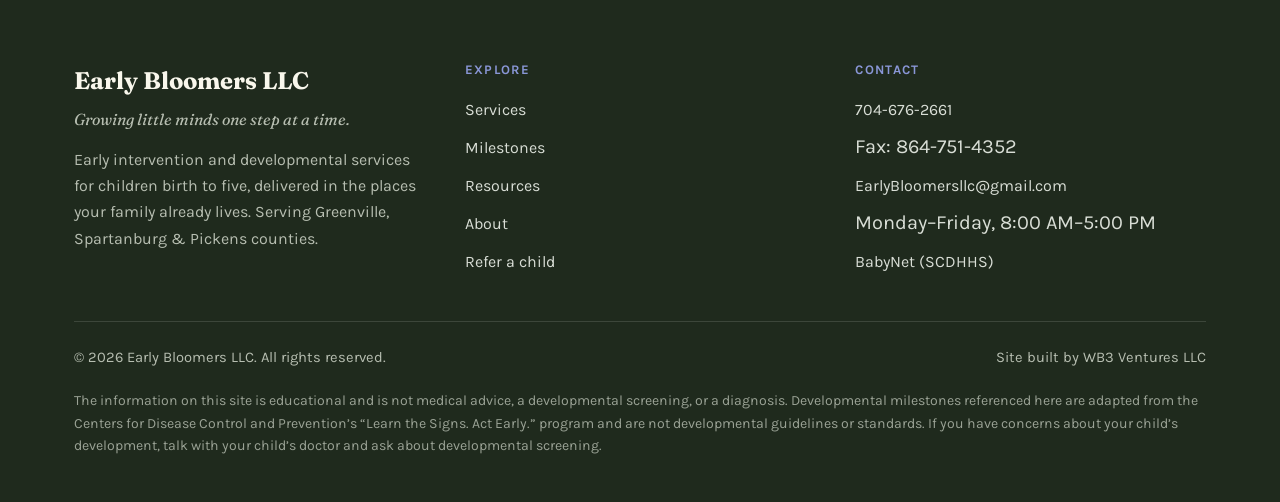
==== commit b99bb9b7: "Update index.html" ====
--- a/index.html
+++ b/index.html
@@ -53,7 +53,7 @@
   <div class="hero__grid">
     <div>
       <p class="eyebrow"><span class="stepmark" aria-hidden="true"><i></i><i></i><i></i></span>Birth to five &middot; Greenville, Spartanburg &amp; Pickens, SC</p>
-      <h1>If you're wondering whether to <em>wait and see</em> &mdash; don't.</h1>
+      <h1>If you're wondering whether to <em>wait and see</em>, don't.</h1>
       <p class="hero__slogan">Growing little minds one step at a time.</p>
       <p class="lede">
         Trusting your gut about your child's development isn't overreacting. It's the most useful
--- a/styles.css
+++ b/styles.css
@@ -36,7 +36,9 @@
 body{
   margin:0;
   font-family:var(--body);
-  font-size:19px;
+  /* Fluid base. The rem component means browser zoom and a user's own
+     font-size setting still scale this — a pure vw value would break both. */
+  font-size:clamp(1.125rem,1.05rem + 0.3vw,1.25rem);
   line-height:1.65;
   color:var(--ink);
   background:var(--paper);
@@ -126,11 +128,20 @@
 .brand{display:flex;align-items:center;gap:16px;text-decoration:none;color:var(--ink)}
 /* 104px. The logo's own background is #F9F7EC, identical to --paper, so it
    blends into the header with no box, no padding, no shadow. */
-.brand__logo{width:104px;height:104px;flex:0 0 104px;object-fit:contain}
-.brand__name{font-family:var(--display);font-size:1.62rem;font-weight:700;display:block;line-height:1.05;letter-spacing:-.01em}
+/* Fluid: 72px on a phone up to 104px on a wide screen, scaling smoothly. */
+.brand__logo{
+  width:clamp(72px,5.5vw + 40px,104px);
+  height:clamp(72px,5.5vw + 40px,104px);
+  flex:0 0 auto;object-fit:contain;
+}
+.brand__name{
+  font-family:var(--display);font-weight:700;display:block;line-height:1.05;
+  letter-spacing:-.01em;font-size:clamp(1.2rem,0.95rem + 0.7vw,1.62rem);
+}
 .brand__tag{
   display:block;margin-top:3px;
-  font-family:var(--display);font-style:italic;font-size:.98rem;
+  font-family:var(--display);font-style:italic;
+  font-size:clamp(.8rem,.7rem + 0.22vw,.98rem);
   color:var(--leaf);line-height:1.25;
 }
 
@@ -196,7 +207,8 @@
 .slogan-band .stepmark i:nth-child(3){background:#fff}
 
 /* ---------- Cards ---------- */
-.cards{display:grid;grid-template-columns:repeat(3,1fr);gap:26px}
+/* auto-fit: columns reflow continuously as space allows, no breakpoint jumps */
+.cards{display:grid;grid-template-columns:repeat(auto-fit,minmax(min(290px,100%),1fr));gap:26px}
 .card{
   background:var(--white);border-radius:var(--r-lg);overflow:hidden;
   box-shadow:var(--shadow-sm);display:flex;flex-direction:column;
@@ -210,7 +222,7 @@
 .card ul{margin:.5rem 0 0;padding-left:1.15em;font-size:.98rem;color:var(--ink-soft)}
 .card li{margin-bottom:.35em}
 
-.tiles{display:grid;grid-template-columns:repeat(3,1fr);gap:24px}
+.tiles{display:grid;grid-template-columns:repeat(auto-fit,minmax(min(270px,100%),1fr));gap:24px}
 .tile{padding:28px;background:var(--white);border-radius:var(--r);box-shadow:var(--shadow-sm)}
 .tile h3{color:var(--leaf-deep);margin-bottom:.5rem;font-size:1.22rem}
 .tile p{margin:0;font-size:1.02rem;color:var(--ink-soft)}
@@ -242,7 +254,7 @@
 .steps__body p{margin:0;font-size:1.02rem;color:var(--ink-soft)}
 .steps__body p+p{margin-top:.55em}
 
-.steps-h{counter-reset:s;display:grid;grid-template-columns:repeat(4,1fr);gap:26px}
+.steps-h{counter-reset:s;display:grid;grid-template-columns:repeat(auto-fit,minmax(min(215px,100%),1fr));gap:26px}
 .steps-h__item{counter-increment:s;position:relative;padding-top:66px}
 .steps-h__item::before{
   content:"Step " counter(s);
@@ -299,6 +311,38 @@
 .creds{list-style:none;padding:0;margin:1.6rem 0 0;display:grid;gap:12px}
 .creds li{display:flex;gap:12px;align-items:flex-start;font-size:1.04rem}
 .creds svg{flex:0 0 auto;margin-top:.3em;color:var(--leaf)}
+/* Credentials spread across the full width once they sit below the split */
+.creds--wide{
+  margin-top:clamp(28px,4vw,48px);
+  grid-template-columns:repeat(auto-fit,minmax(min(280px,100%),1fr));
+  gap:12px 32px;
+}
+
+/* ---------- Story: her words, given room to breathe ---------- */
+.story p{
+  font-size:1.12rem;line-height:1.75;color:var(--ink);
+  max-width:62ch;margin-bottom:1.15em;
+}
+.story p:last-child{margin-bottom:0}
+.story--full{
+  margin-top:clamp(26px,3.5vw,40px);
+  column-gap:clamp(32px,4vw,56px);
+}
+.story--full p{max-width:74ch}
+
+/* ---------- Portrait ---------- */
+.split{display:grid;grid-template-columns:minmax(0,.85fr) minmax(0,1.15fr);gap:clamp(28px,4.5vw,56px);align-items:center}
+.portrait{margin:0}
+/* No forced aspect-ratio: the photo keeps its own proportions rather than
+   being cropped to a guess. */
+.portrait img{
+  width:100%;height:auto;border-radius:var(--r-lg);
+  box-shadow:var(--shadow);background:var(--leaf-pale);
+}
+.portrait figcaption{
+  margin-top:.9rem;font-size:.96rem;color:var(--ink-soft);
+  font-weight:700;line-height:1.4;
+}
 
 /* ---------- FAQ ---------- */
 .faq{max-width:860px;margin:0 auto}
@@ -360,7 +404,7 @@
 
 /* ---------- Footer ---------- */
 .ftr{background:var(--ink);color:#D9DED6;padding:64px 0 30px}
-.ftr__grid{display:grid;grid-template-columns:1.6fr 1fr 1fr;gap:40px}
+.ftr__grid{display:grid;grid-template-columns:repeat(auto-fit,minmax(min(250px,100%),1fr));gap:40px}
 .ftr__brand b{font-family:var(--display);font-size:1.5rem;color:var(--paper);display:block}
 .ftr__slogan{
   font-family:var(--display);font-style:italic;color:var(--peri);
@@ -378,7 +422,12 @@
   font-size:.92rem;color:#B7BEB1;
 }
 .ftr__base a{font-size:.92rem;color:#D9DED6;text-decoration:underline}
-.ftr__legal{margin-top:16px;font-size:.88rem;color:#9AA295;line-height:1.6;max-width:none}
+/* .ftr p sets max-width:40ch and outranks a lone class, so this needs the
+   extra specificity to span the full footer. */
+.ftr p.ftr__legal{
+  margin-top:20px;font-size:.88rem;color:#9AA295;line-height:1.6;
+  max-width:none;width:100%;
+}
 
 /* ---------- Reveal ---------- */
 .rv{opacity:0;transform:translateY(18px);transition:opacity .6s ease,transform .6s ease}
@@ -386,25 +435,27 @@
 
 /* ---------- Responsive ---------- */
 @media (max-width:1120px){
-  .brand__logo{width:88px;height:88px;flex-basis:88px}
-  .brand__name{font-size:1.4rem}
-  .brand__tag{font-size:.88rem}
   .nav a{padding:8px 10px;font-size:.96rem}
 }
 @media (max-width:980px){
-  .hero__grid,.contact{grid-template-columns:1fr}
-  .hero__art{order:-1}
+  .hero__grid,.contact,.split{grid-template-columns:1fr}
+  /* Headline leads on a phone. The image used to sit above it and swallow
+     the whole first screen. */
+  .hero__art{order:1}
+  .hero__art img{aspect-ratio:16/10}
   .hero__badge{left:auto;right:16px;bottom:-16px}
-  .cards,.tiles{grid-template-columns:repeat(2,1fr)}
-  .steps-h{grid-template-columns:repeat(2,1fr)}
-  .ftr__grid{grid-template-columns:1fr 1fr}
+  .portrait{max-width:440px;margin-inline:auto}
+  .portrait figcaption{text-align:center}
 }
 @media (max-width:860px){
+  /* Anchored to the header rather than a guessed pixel offset, so it stays
+     put as the fluid logo changes the header height. */
   .nav{
-    position:fixed;inset:128px 0 auto;background:var(--paper);
+    position:absolute;top:100%;left:0;right:0;
+    background:var(--paper);
     flex-direction:column;align-items:stretch;gap:0;padding:16px 20px 26px;
     border-bottom:1px solid var(--rule);box-shadow:var(--shadow);display:none;
-    max-height:calc(100vh - 128px);overflow-y:auto;
+    max-height:72vh;overflow-y:auto;
   }
   .nav.open{display:flex}
   .nav a{padding:15px 10px;border-radius:8px;font-size:1.1rem}
@@ -414,12 +465,6 @@
   .res__item{grid-template-columns:1fr}
 }
 @media (max-width:600px){
-  body{font-size:18px}
-  .brand__logo{width:72px;height:72px;flex-basis:72px}
-  .brand__name{font-size:1.24rem}
-  .brand__tag{font-size:.82rem}
-  .nav{inset:104px 0 auto;max-height:calc(100vh - 104px)}
-  .cards,.tiles,.steps-h,.ftr__grid{grid-template-columns:1fr}
   .hero__actions .btn{width:100%}
   .hero__badge{position:static;margin-top:16px;max-width:none}
   .steps__item{grid-template-columns:64px 1fr;gap:18px}
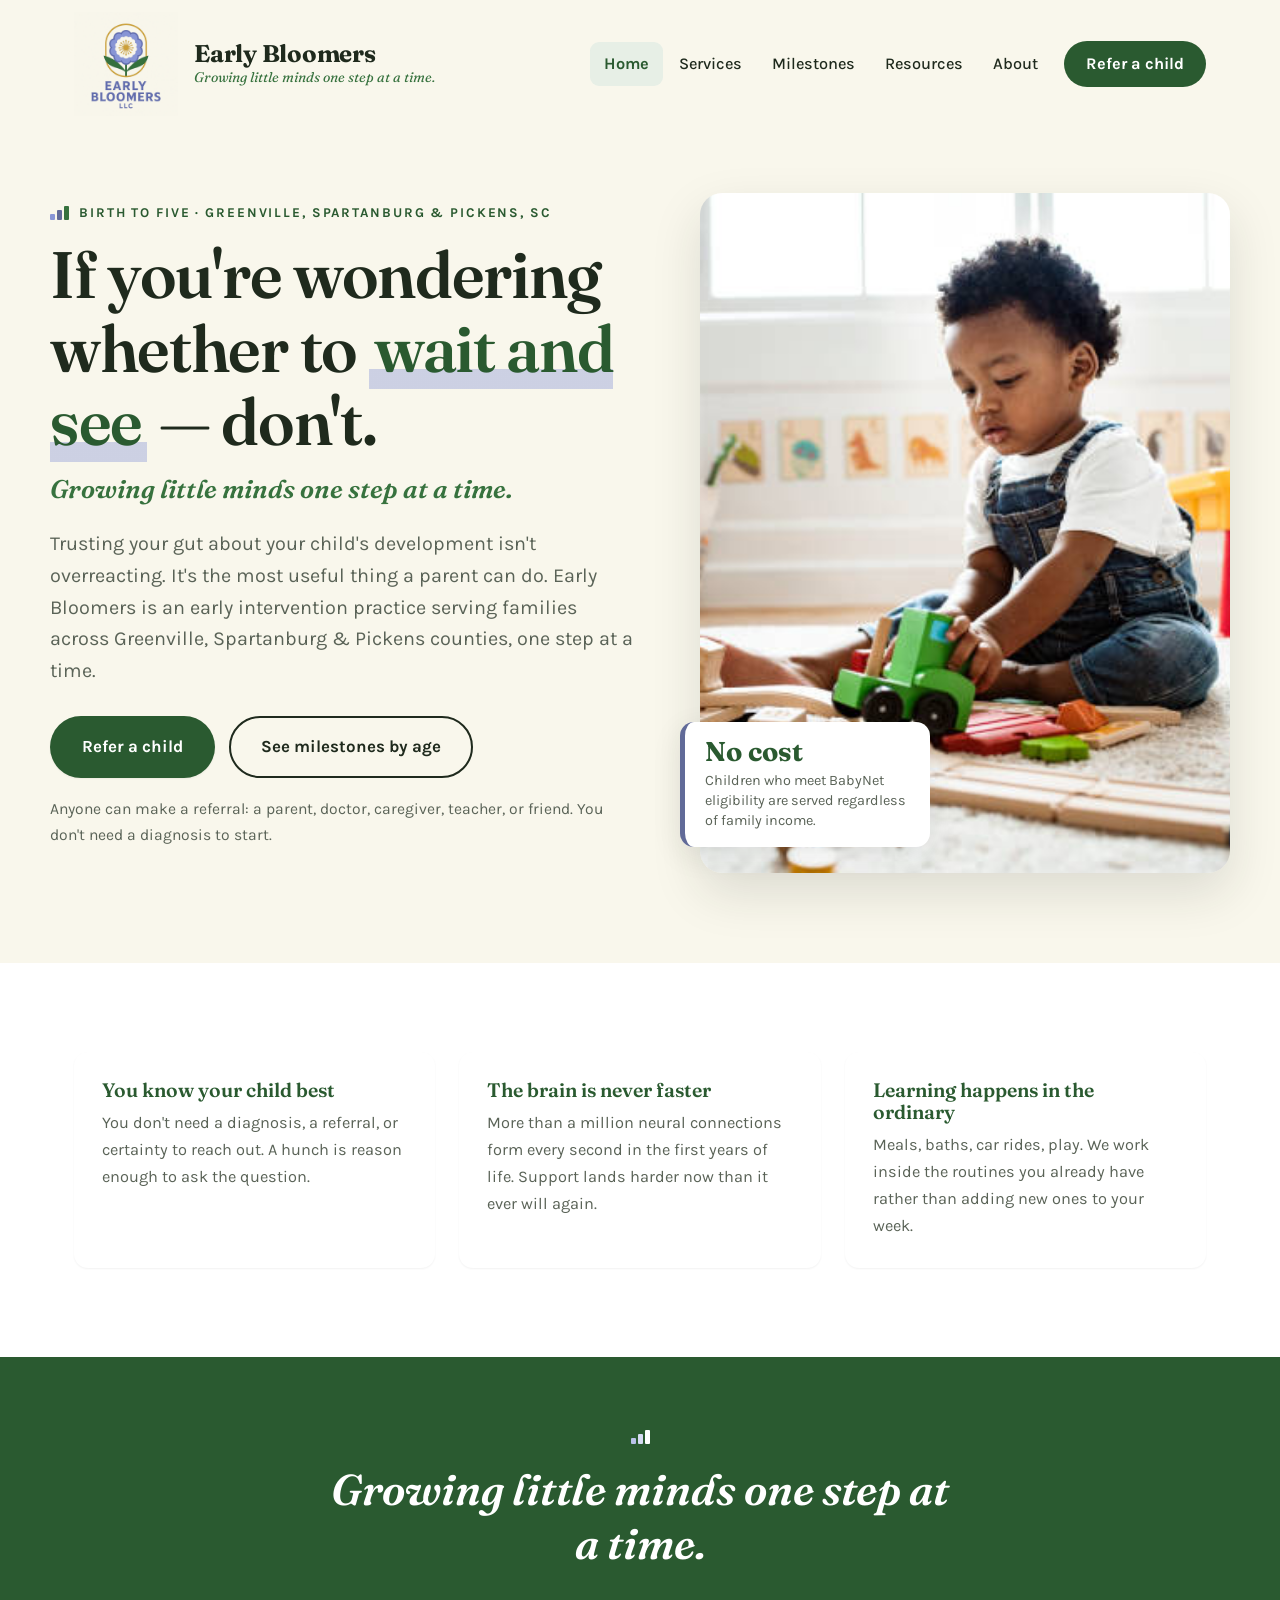
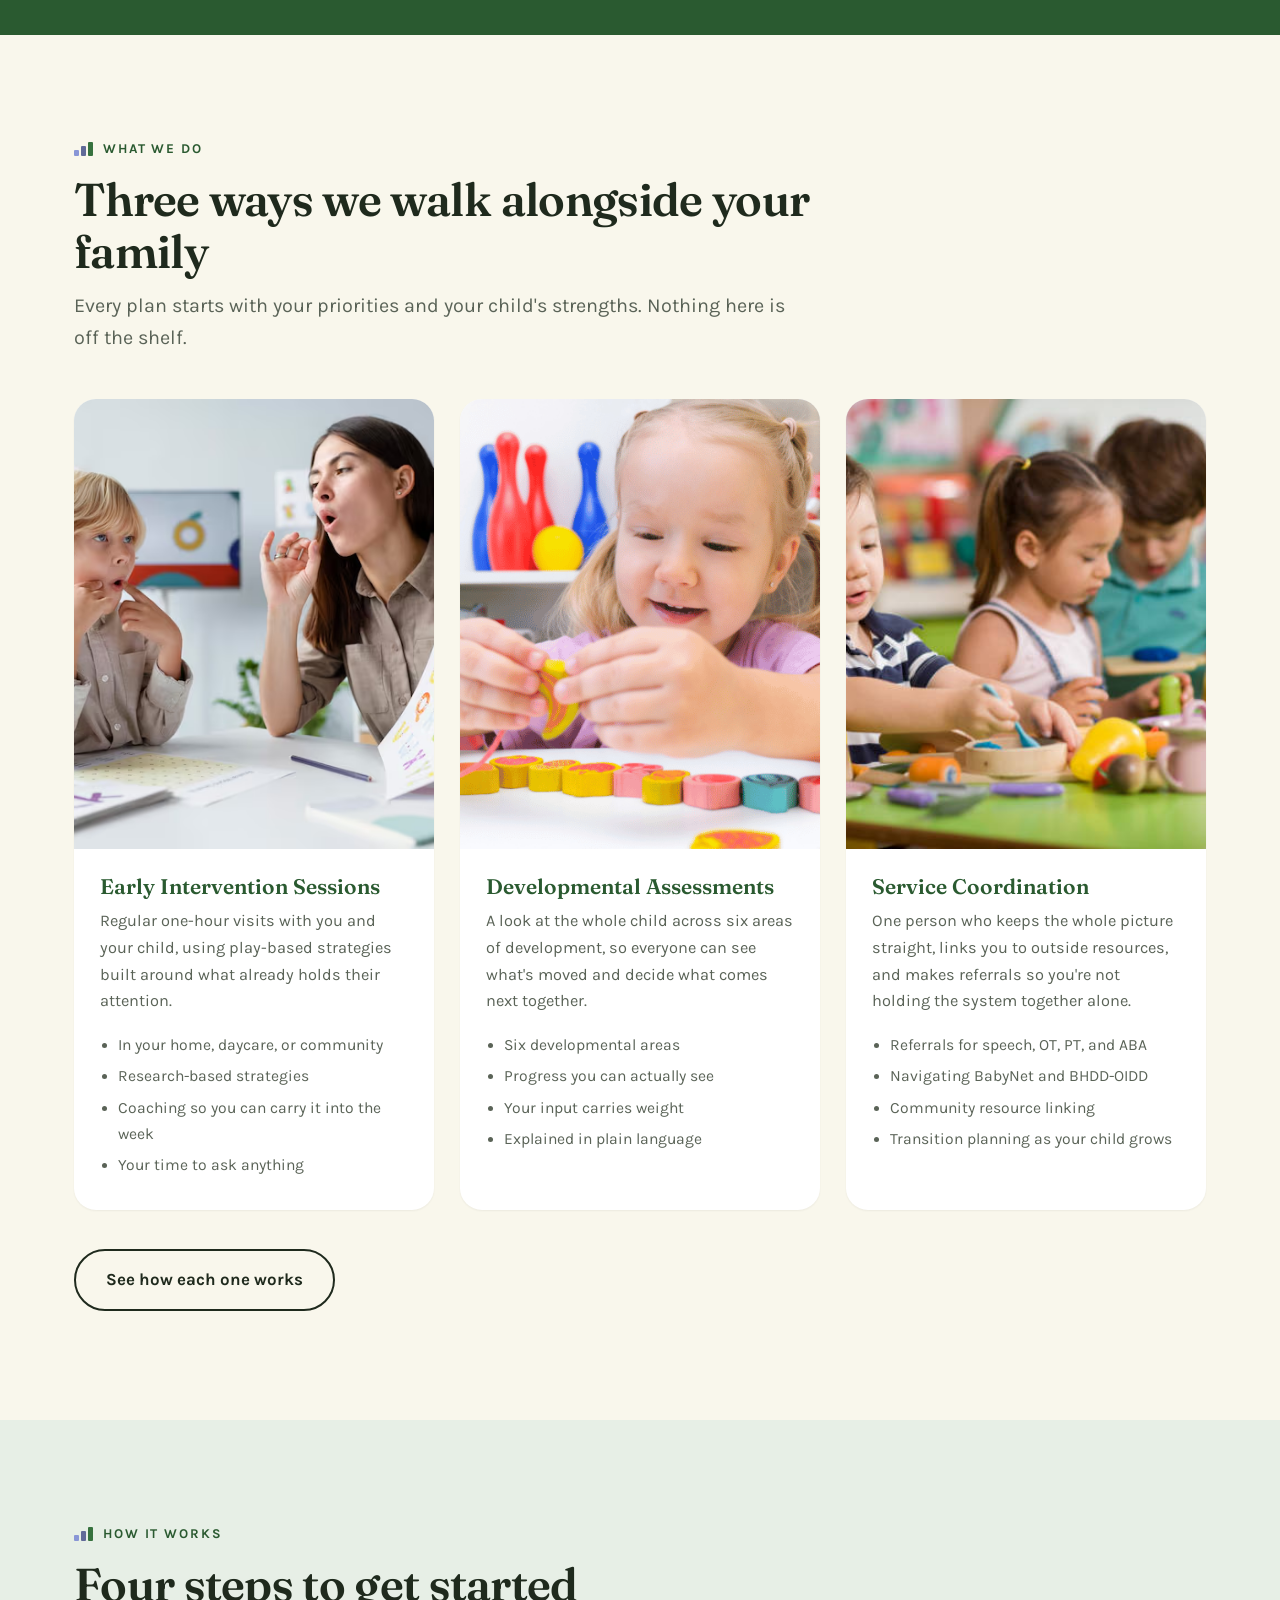
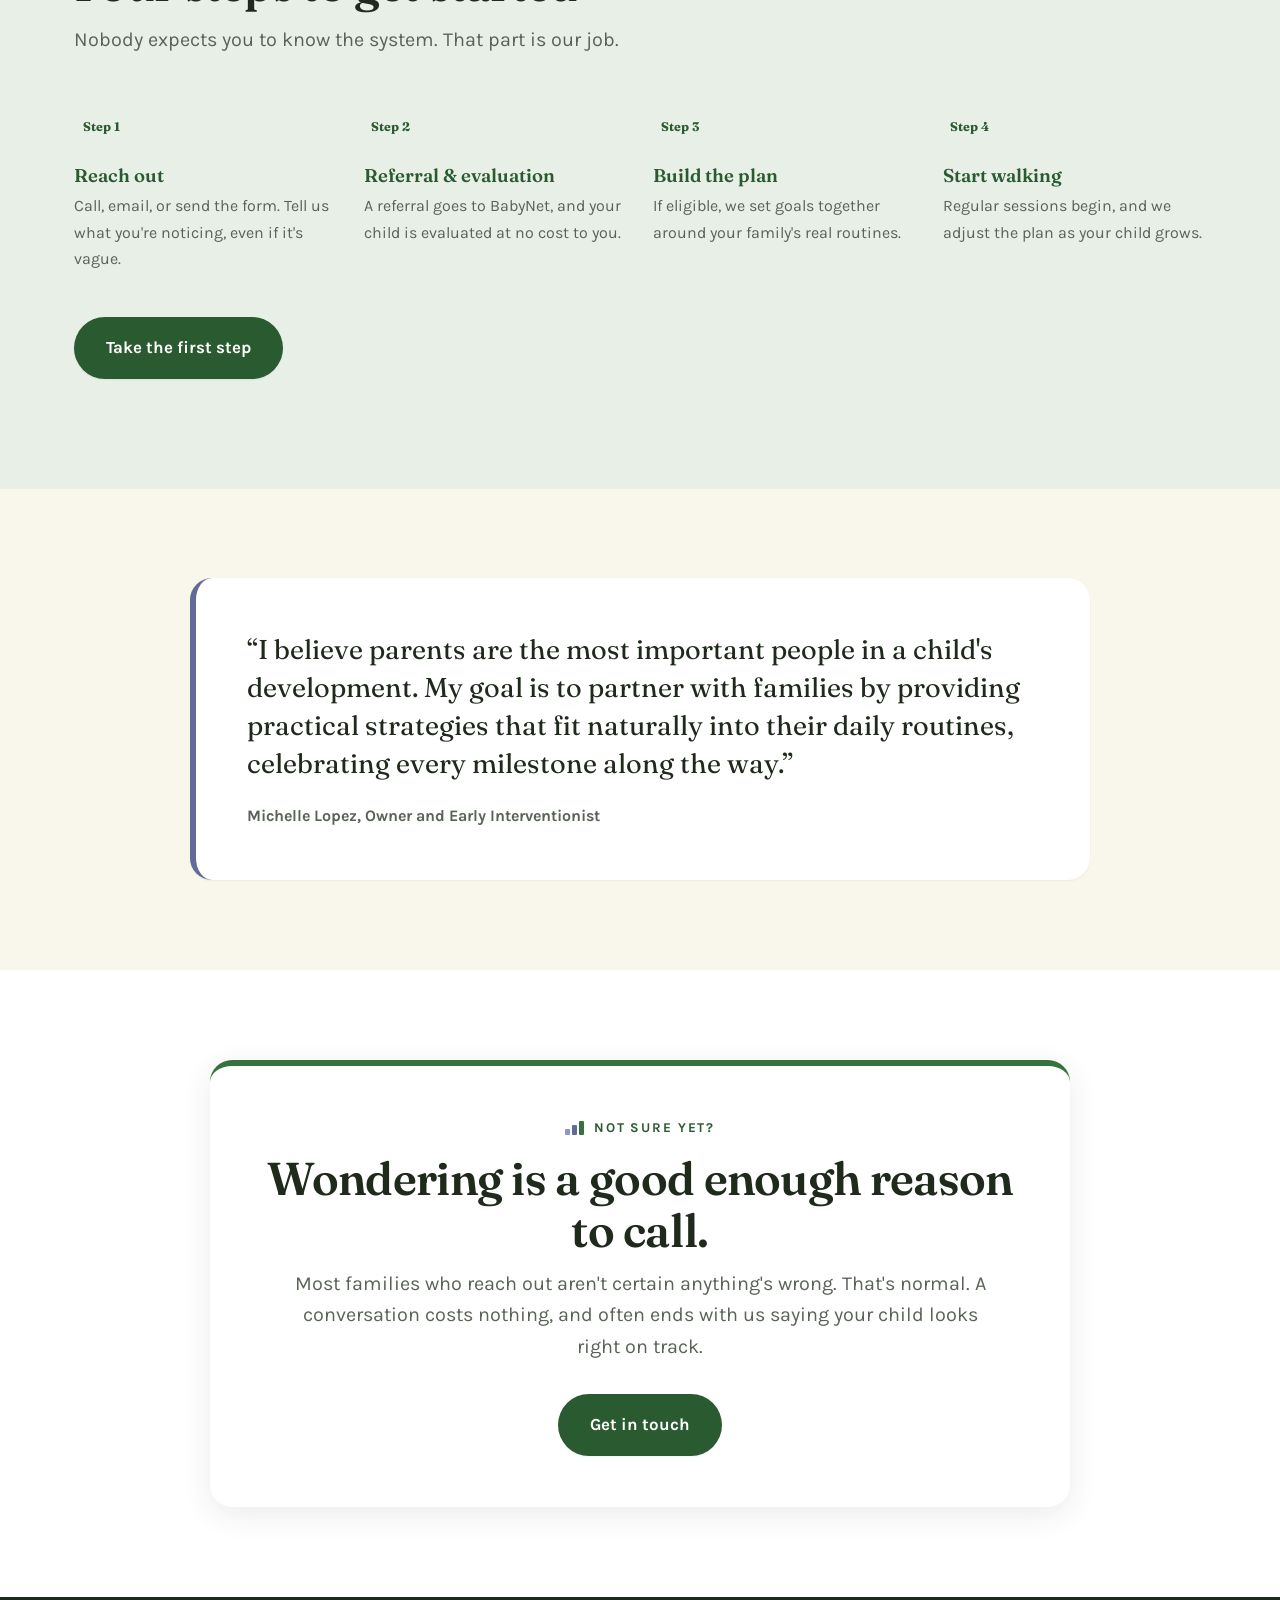
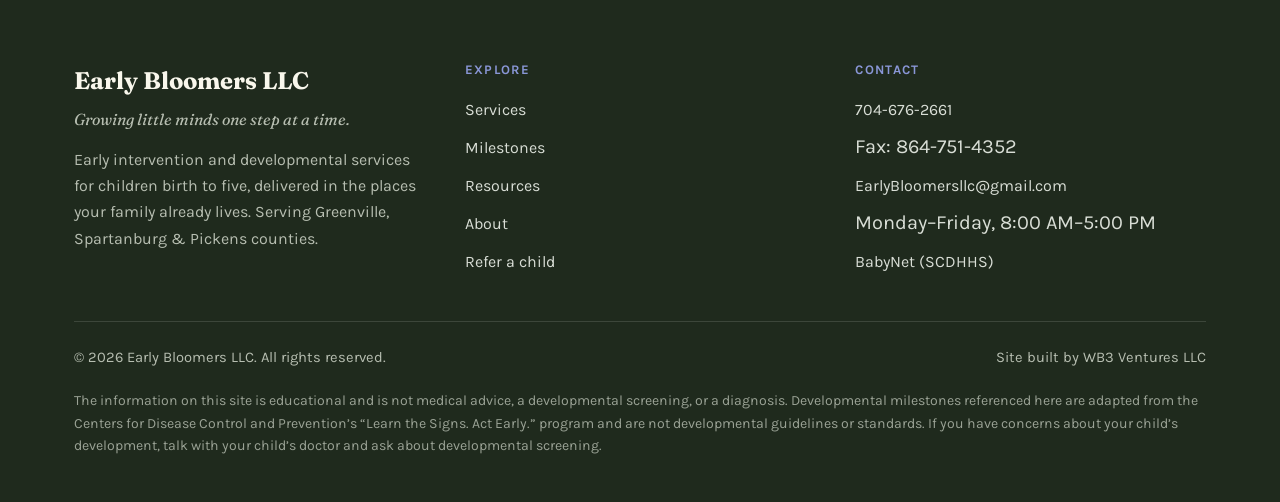
==== commit f31c1507: "Update index.html" ====
--- a/index.html
+++ b/index.html
@@ -10,8 +10,10 @@
 <meta property="og:site_name" content="Early Bloomers LLC">
 <meta property="og:title" content="Early Bloomers LLC &mdash; Early Intervention in Greenville, Spartanburg &amp; Pickens, SC">
 <meta property="og:description" content="Early Bloomers LLC provides early intervention, developmental assessments, and service coordination for children birth to five across Greenville, Spartanburg, and Pickens counties, SC. Growing little minds one step at a time.">
-<meta property="og:image" content="Images/Image1.jpg">
+<meta property="og:image" content="https://early-bloomers.com/Images/Image1.jpg">
+<meta property="og:url" content="https://early-bloomers.com/index.html">
 <meta name="twitter:card" content="summary_large_image">
+<link rel="canonical" href="https://early-bloomers.com/index.html">
 <link rel="icon" href="Images/EBLogo1.png">
 <link rel="preconnect" href="https://fonts.googleapis.com">
 <link rel="preconnect" href="https://fonts.gstatic.com" crossorigin>
@@ -53,7 +55,7 @@
   <div class="hero__grid">
     <div>
       <p class="eyebrow"><span class="stepmark" aria-hidden="true"><i></i><i></i><i></i></span>Birth to five &middot; Greenville, Spartanburg &amp; Pickens, SC</p>
-      <h1>If you're wondering whether to <em>wait and see</em>, don't.</h1>
+      <h1>If you're wondering whether to <em>wait and see</em> &mdash; don't.</h1>
       <p class="hero__slogan">Growing little minds one step at a time.</p>
       <p class="lede">
         Trusting your gut about your child's development isn't overreacting. It's the most useful
--- a/styles.css
+++ b/styles.css
@@ -14,7 +14,8 @@
   --peri-pale:#EDEEF9;
   --ink:#1F2A1D;          /* 13.89:1 on paper */
   --ink-soft:#5A6357;     /* 5.82:1 on paper */
-  --rule:rgba(31,42,29,.16);
+  --rule:rgba(31,42,29,.16);      /* decorative dividers — exempt from 1.4.11 */
+  --border-ui:rgba(31,42,29,.52);  /* interactive control borders — 3.2:1, meets 1.4.11 */
 
   --shadow-sm:0 1px 2px rgba(31,42,29,.06);
   --shadow:0 8px 30px rgba(31,42,29,.09);
@@ -157,7 +158,7 @@
 .nav a.nav__cta:hover,.nav a.nav__cta[aria-current="page"]{background:var(--leaf);color:#fff}
 
 .burger{
-  display:none;background:none;border:1.5px solid var(--rule);border-radius:10px;
+  display:none;background:none;border:1.5px solid var(--border-ui);border-radius:10px;
   min-width:var(--tap);min-height:var(--tap);align-items:center;justify-content:center;
   cursor:pointer;color:var(--ink);flex-direction:column;gap:4px;
 }
@@ -379,7 +380,7 @@
 .field label{display:block;font-size:.94rem;font-weight:700;margin-bottom:6px}
 .field .req{color:var(--leaf-deep)}
 .field input,.field textarea,.field select{
-  width:100%;padding:14px 16px;border:2px solid var(--rule);border-radius:10px;
+  width:100%;padding:14px 16px;border:2px solid var(--border-ui);border-radius:10px;
   font-family:var(--body);font-size:1.05rem;background:var(--white);color:var(--ink);
   min-height:var(--tap);
 }
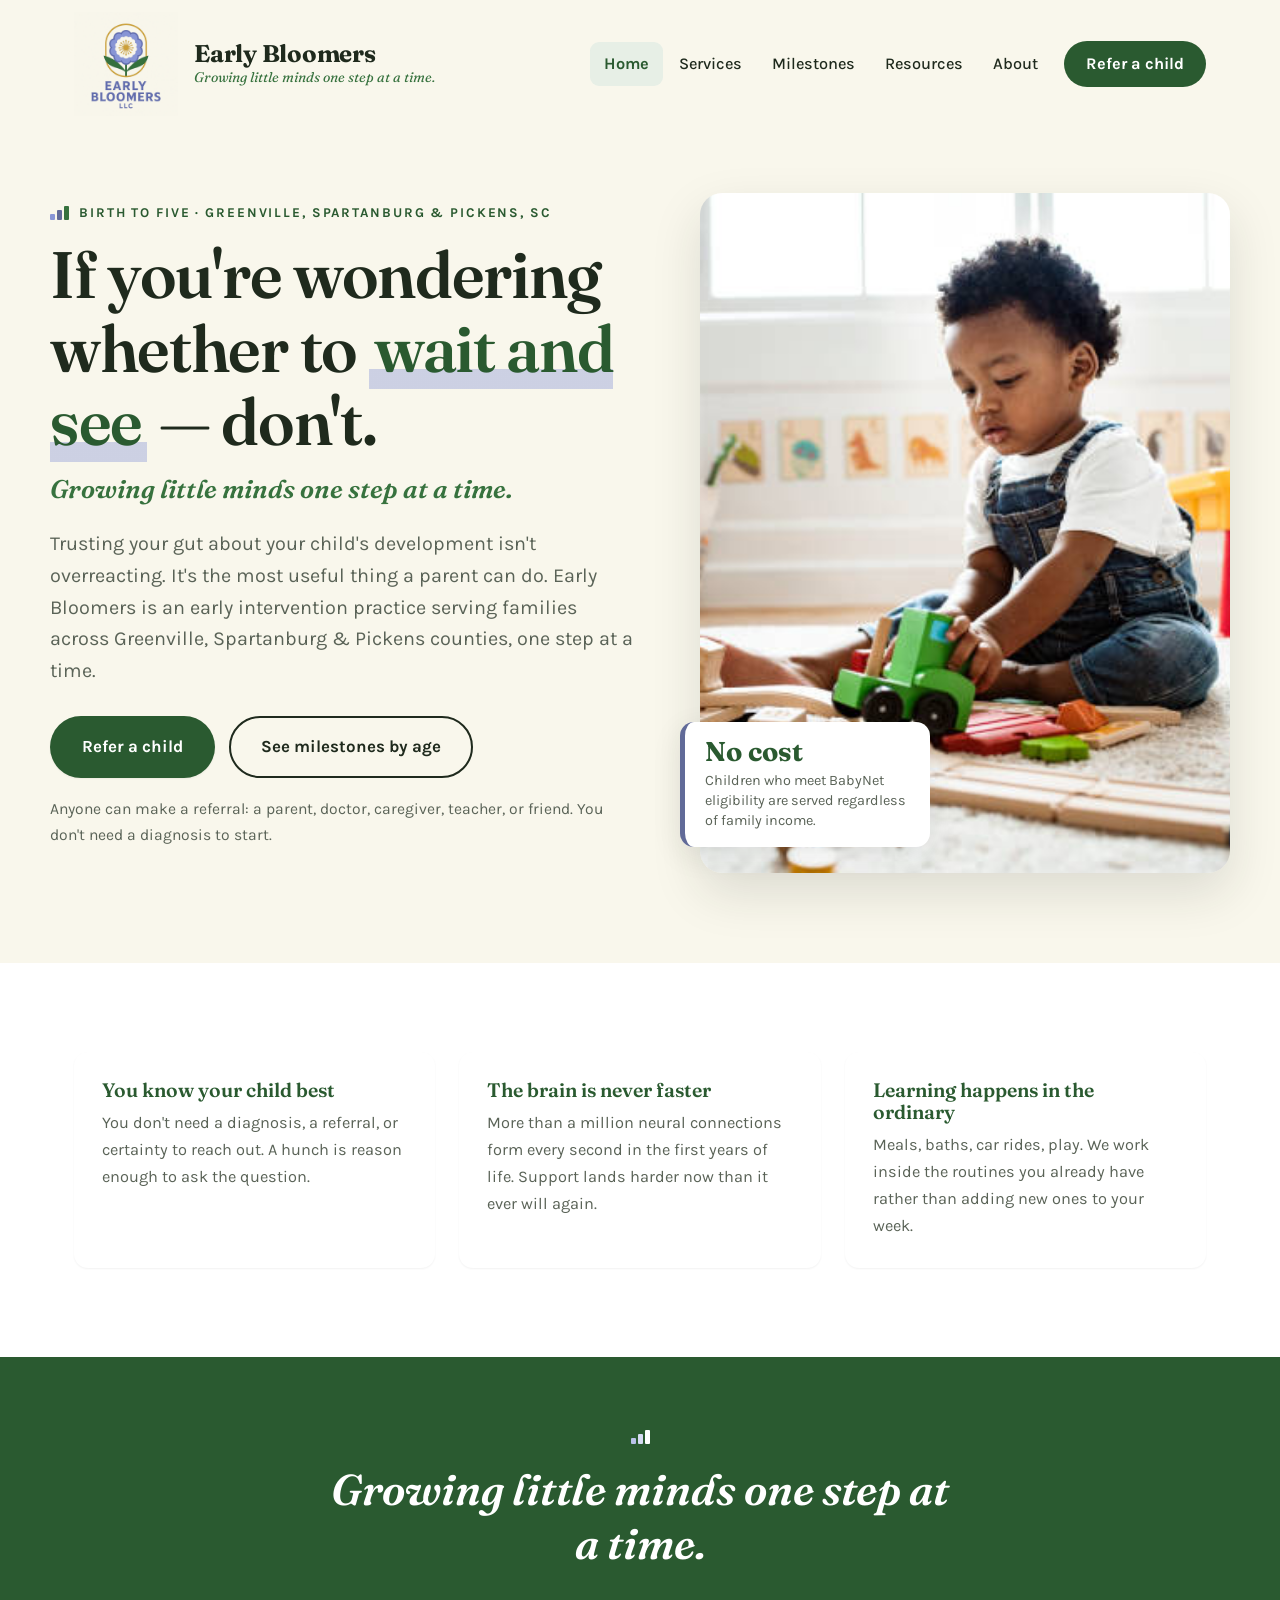
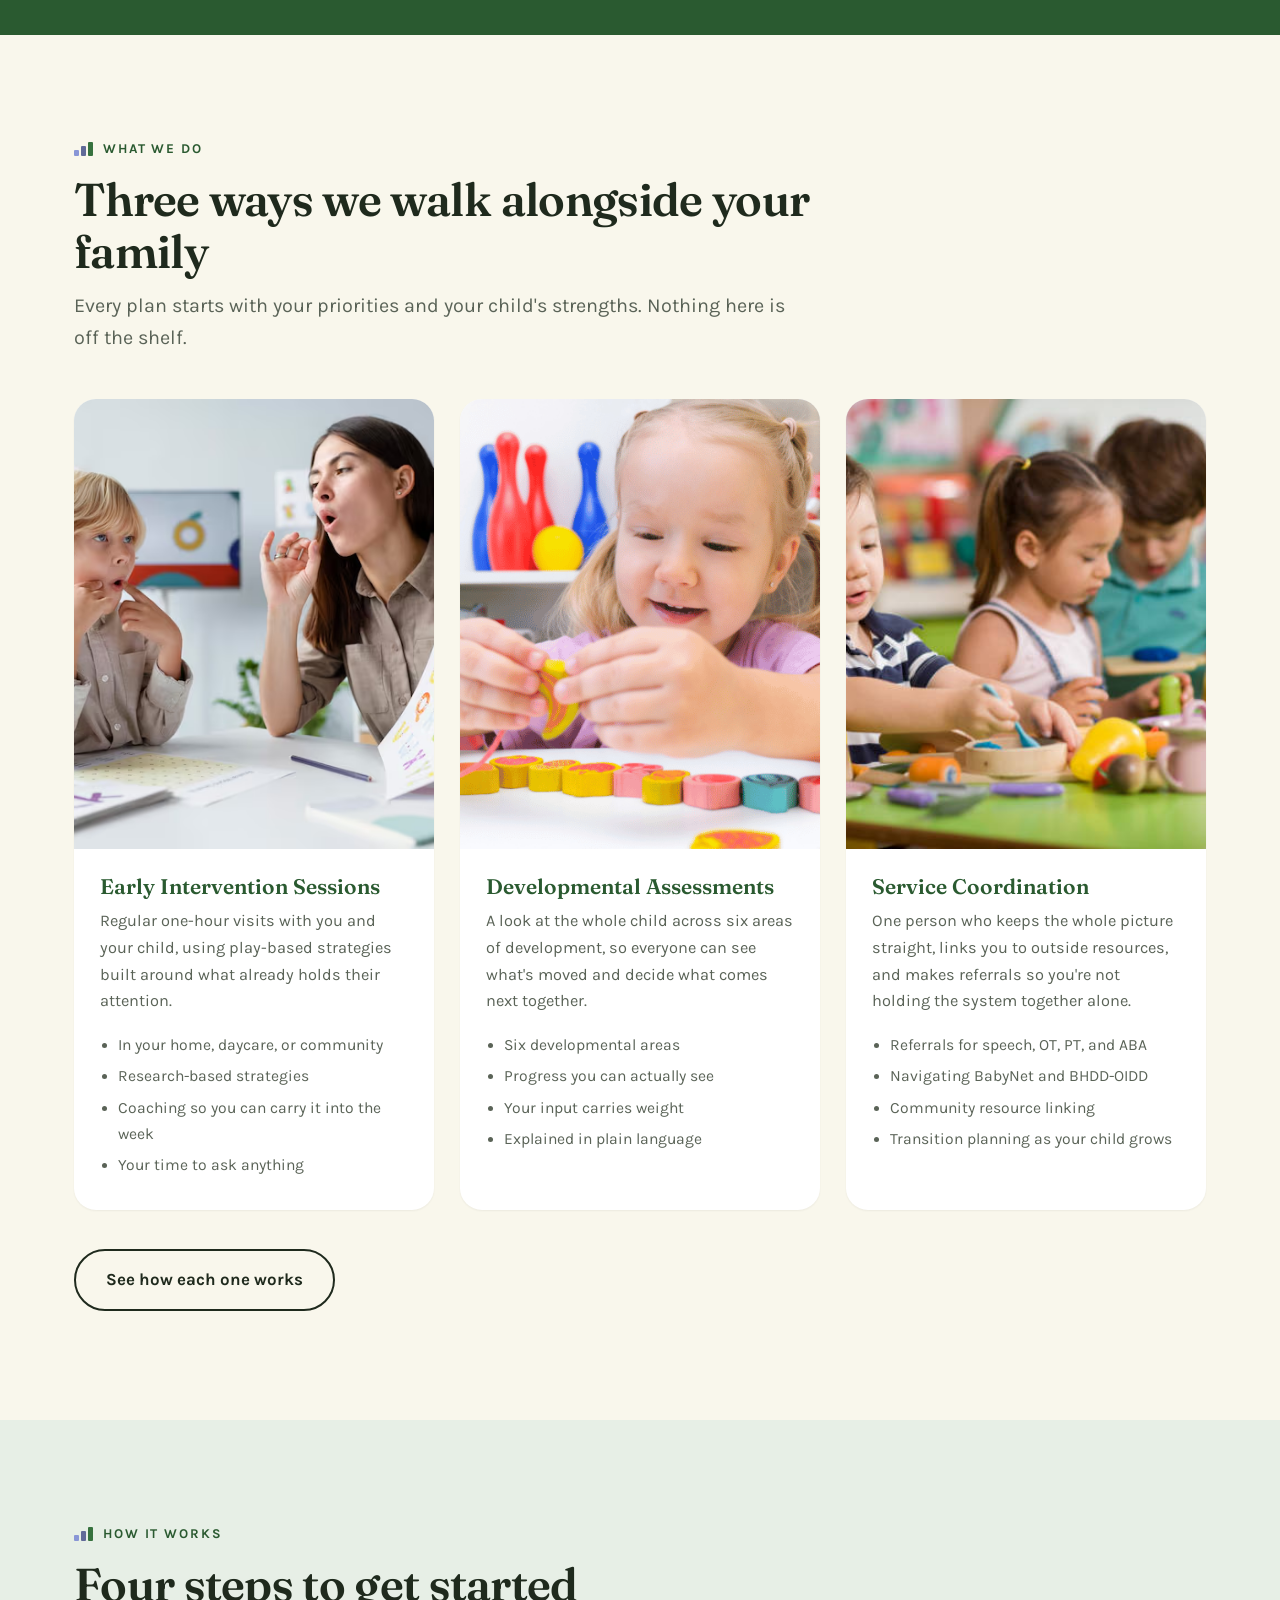
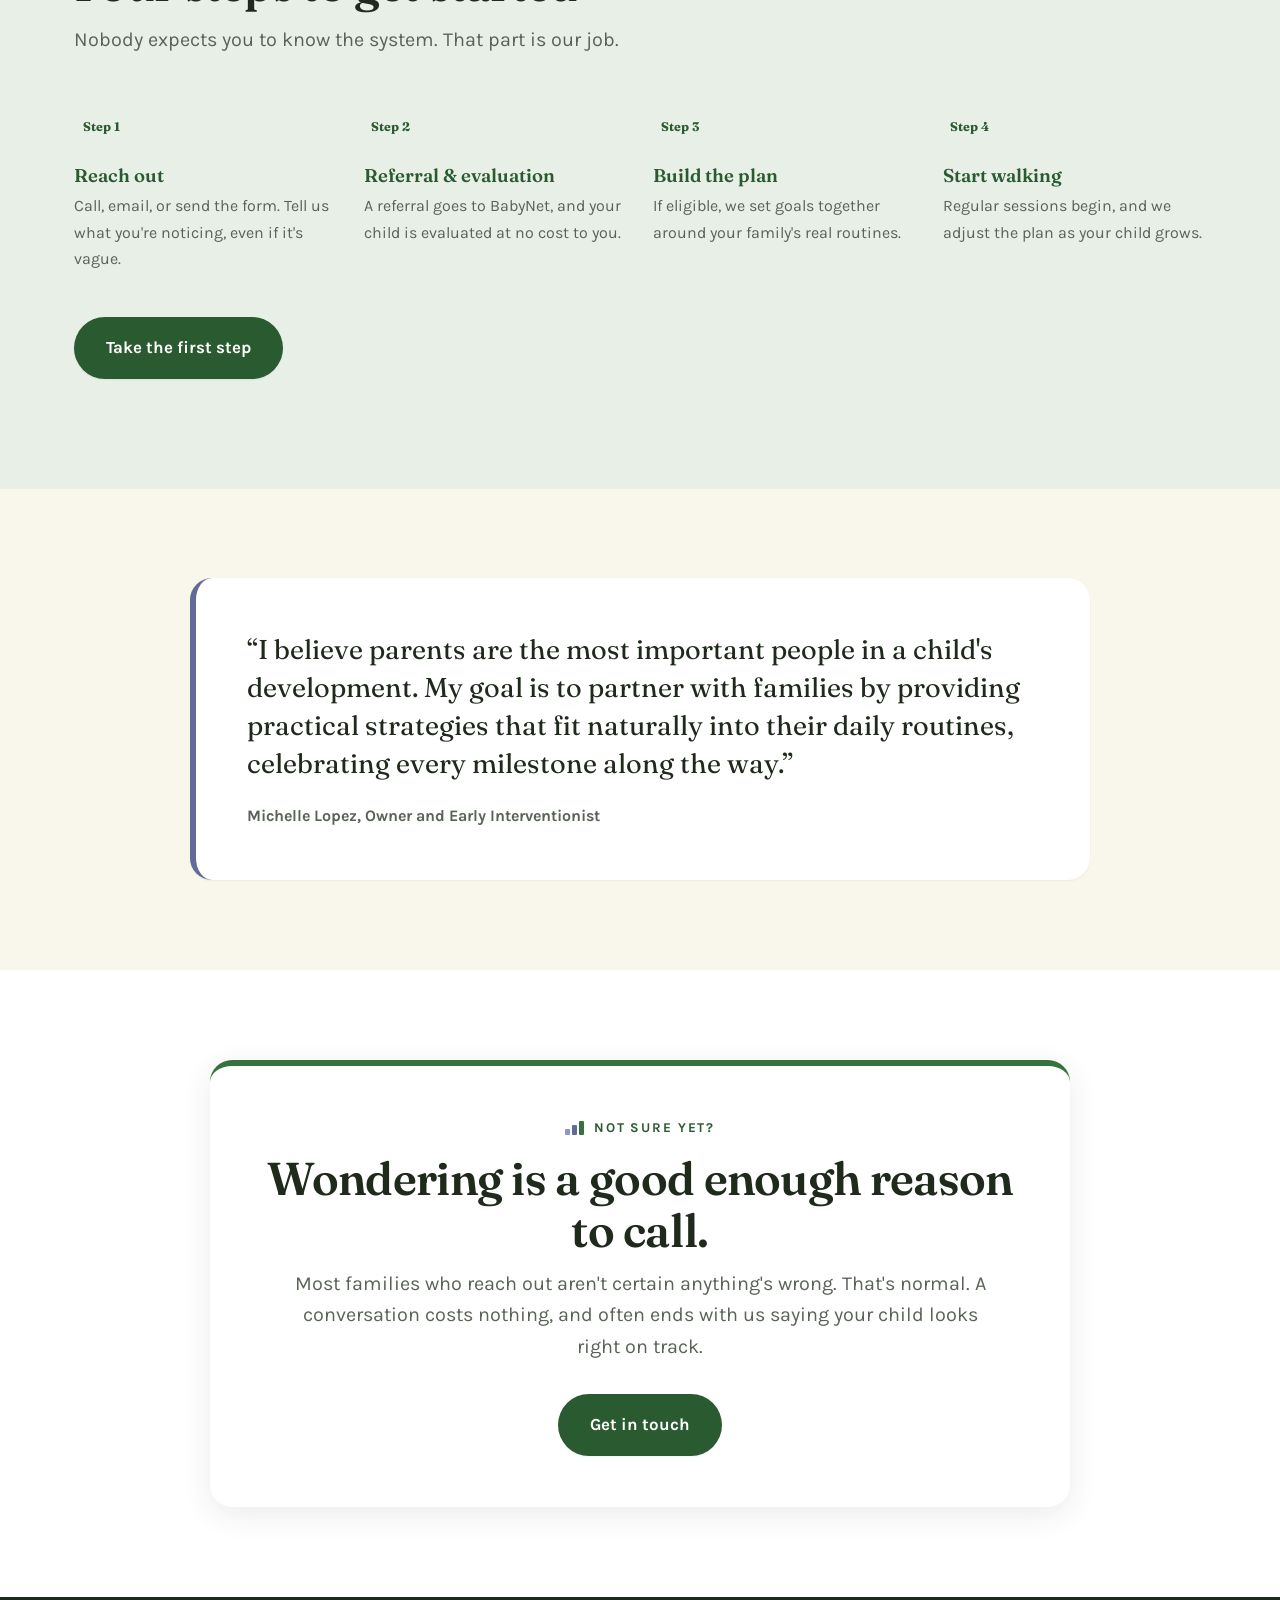
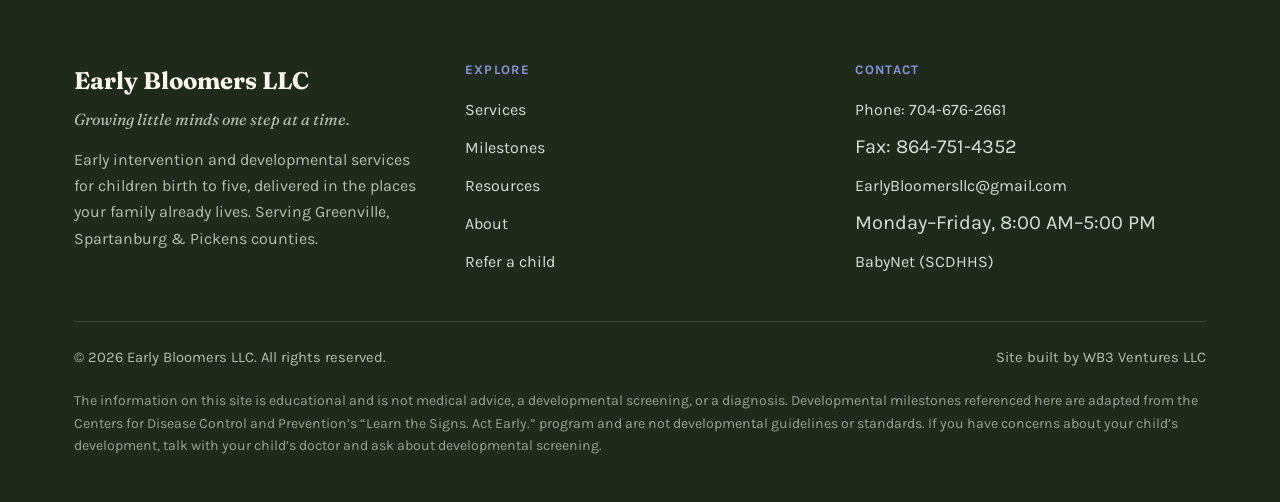
==== commit 00801798: "Update index.html" ====
--- a/index.html
+++ b/index.html
@@ -243,7 +243,7 @@
       <div>
         <h2>Contact</h2>
         <ul>
-          <li><a href="tel:+17046762661">704-676-2661</a></li>
+          <li><a href="tel:+17046762661">Phone: 704-676-2661</a></li>
           <li>Fax: 864-751-4352</li>
           <li><a href="mailto:EarlyBloomersllc@gmail.com">EarlyBloomersllc@gmail.com</a></li>
           <li>Monday&ndash;Friday, 8:00&nbsp;AM&ndash;5:00&nbsp;PM</li>
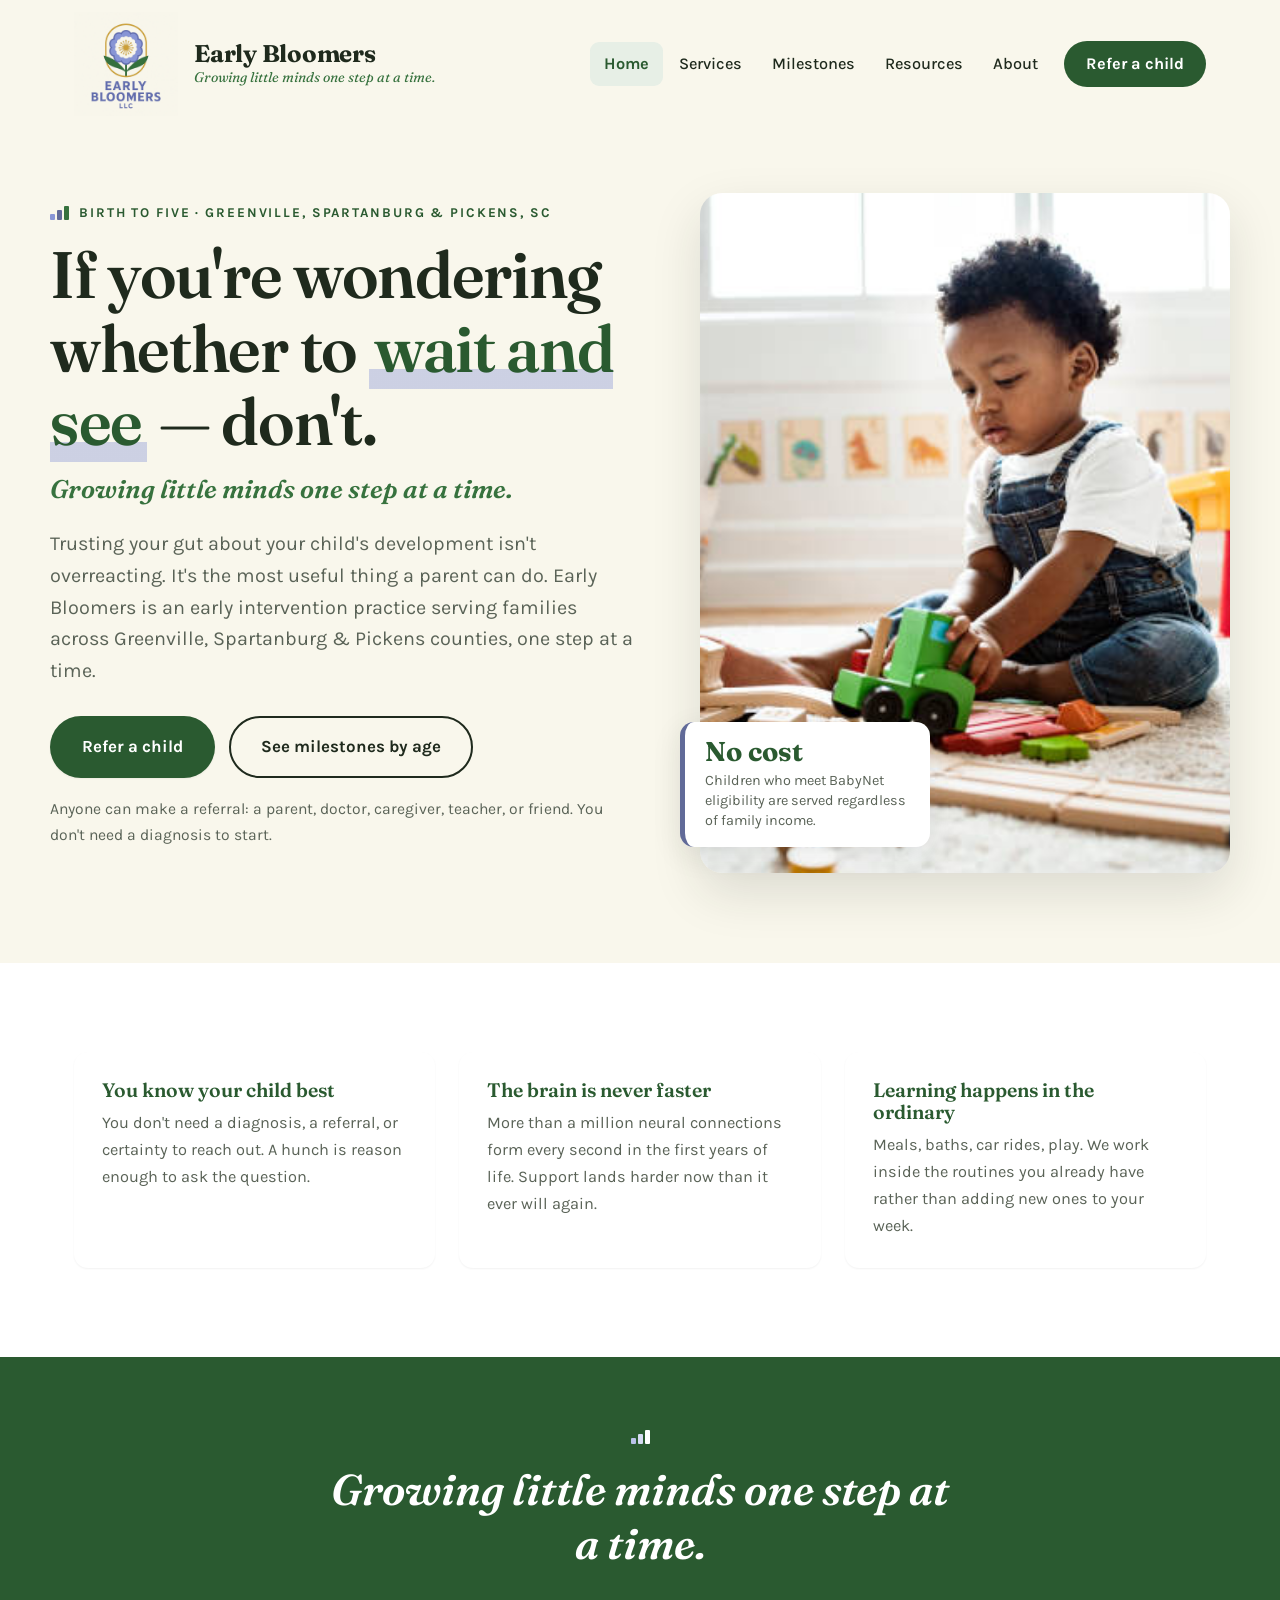
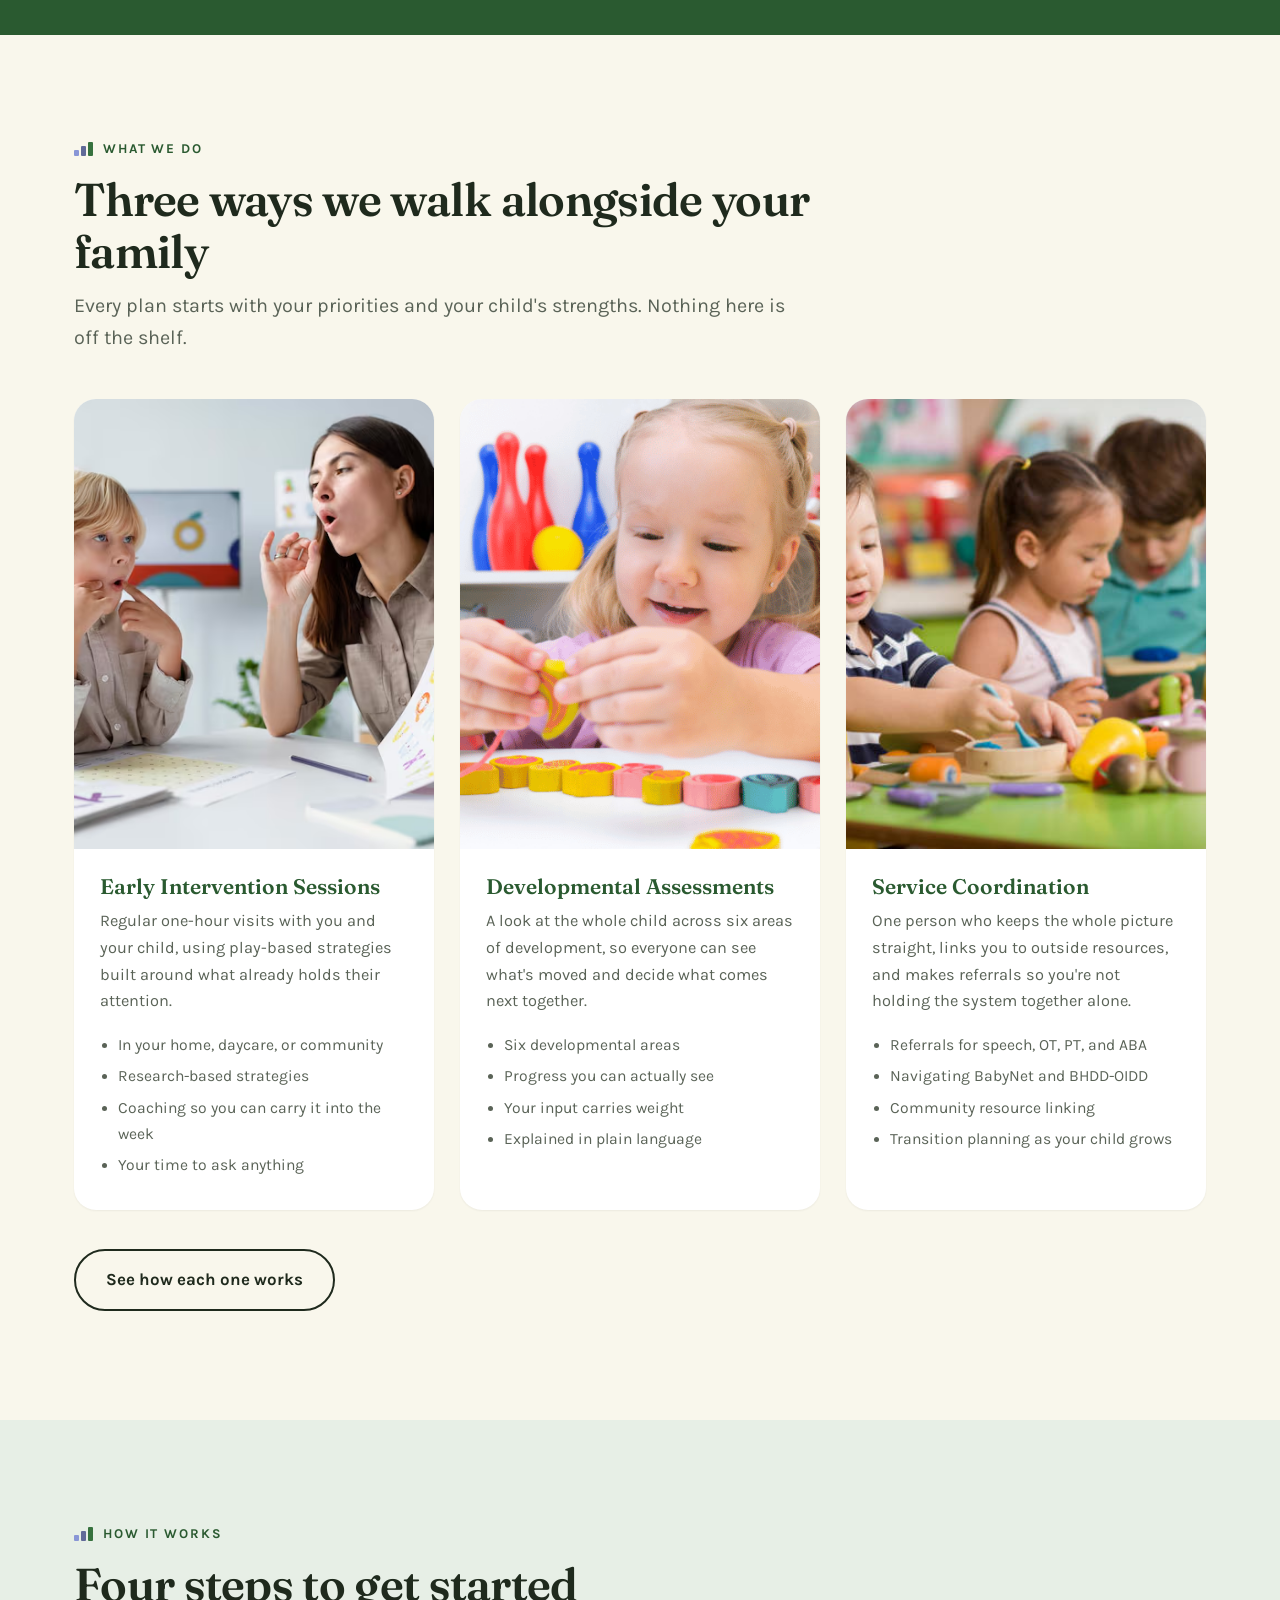
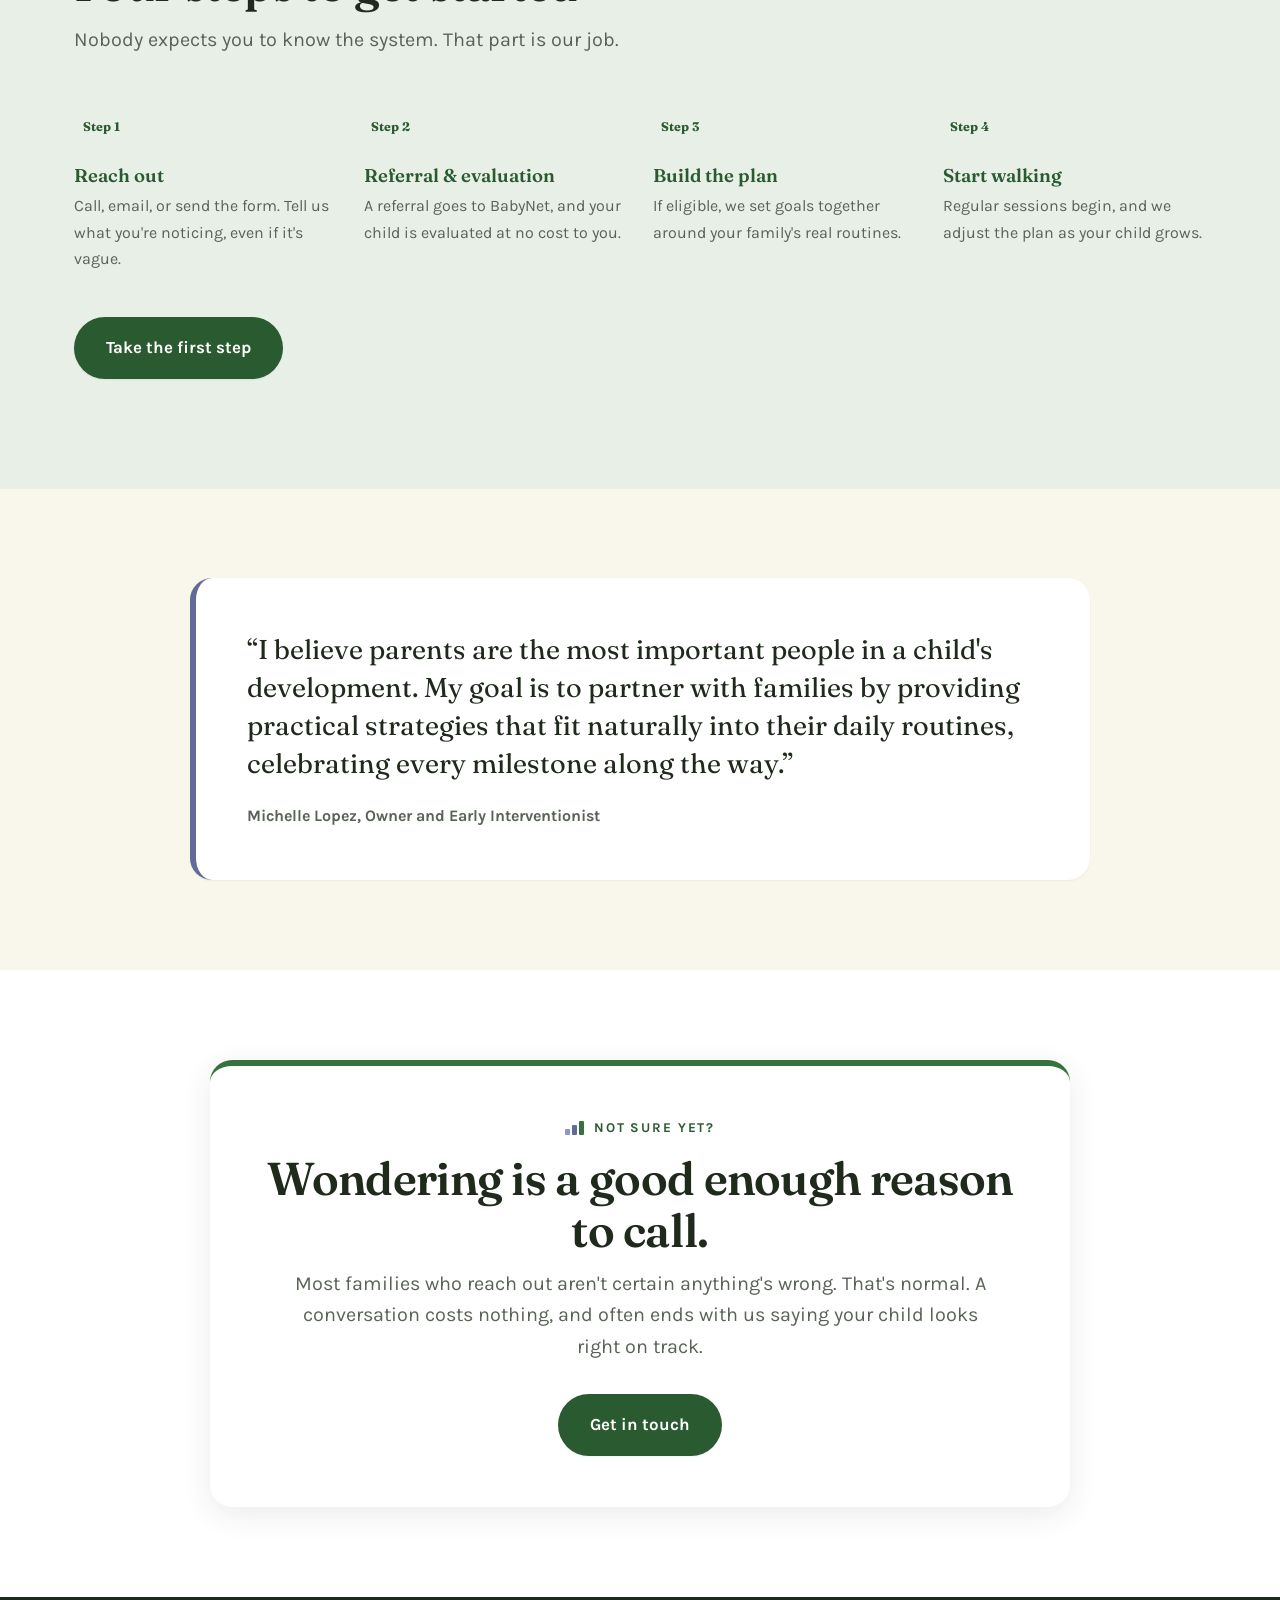
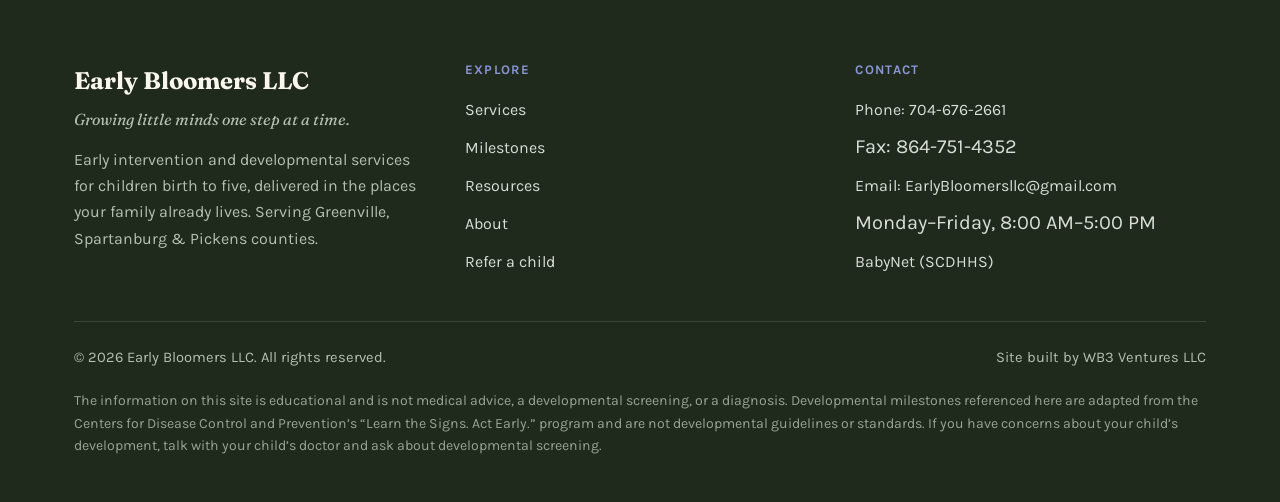
==== commit e7c0b4a2: "Update index.html" ====
--- a/index.html
+++ b/index.html
@@ -245,7 +245,7 @@
         <ul>
           <li><a href="tel:+17046762661">Phone: 704-676-2661</a></li>
           <li>Fax: 864-751-4352</li>
-          <li><a href="mailto:EarlyBloomersllc@gmail.com">EarlyBloomersllc@gmail.com</a></li>
+          <li><a href="mailto:EarlyBloomersllc@gmail.com">Email: EarlyBloomersllc@gmail.com</a></li>
           <li>Monday&ndash;Friday, 8:00&nbsp;AM&ndash;5:00&nbsp;PM</li>
           <li><a href="https://www.scdhhs.gov/resources/programs-and-initiatives/babynet" target="_blank" rel="noopener">BabyNet (SCDHHS)</a></li>
         </ul>
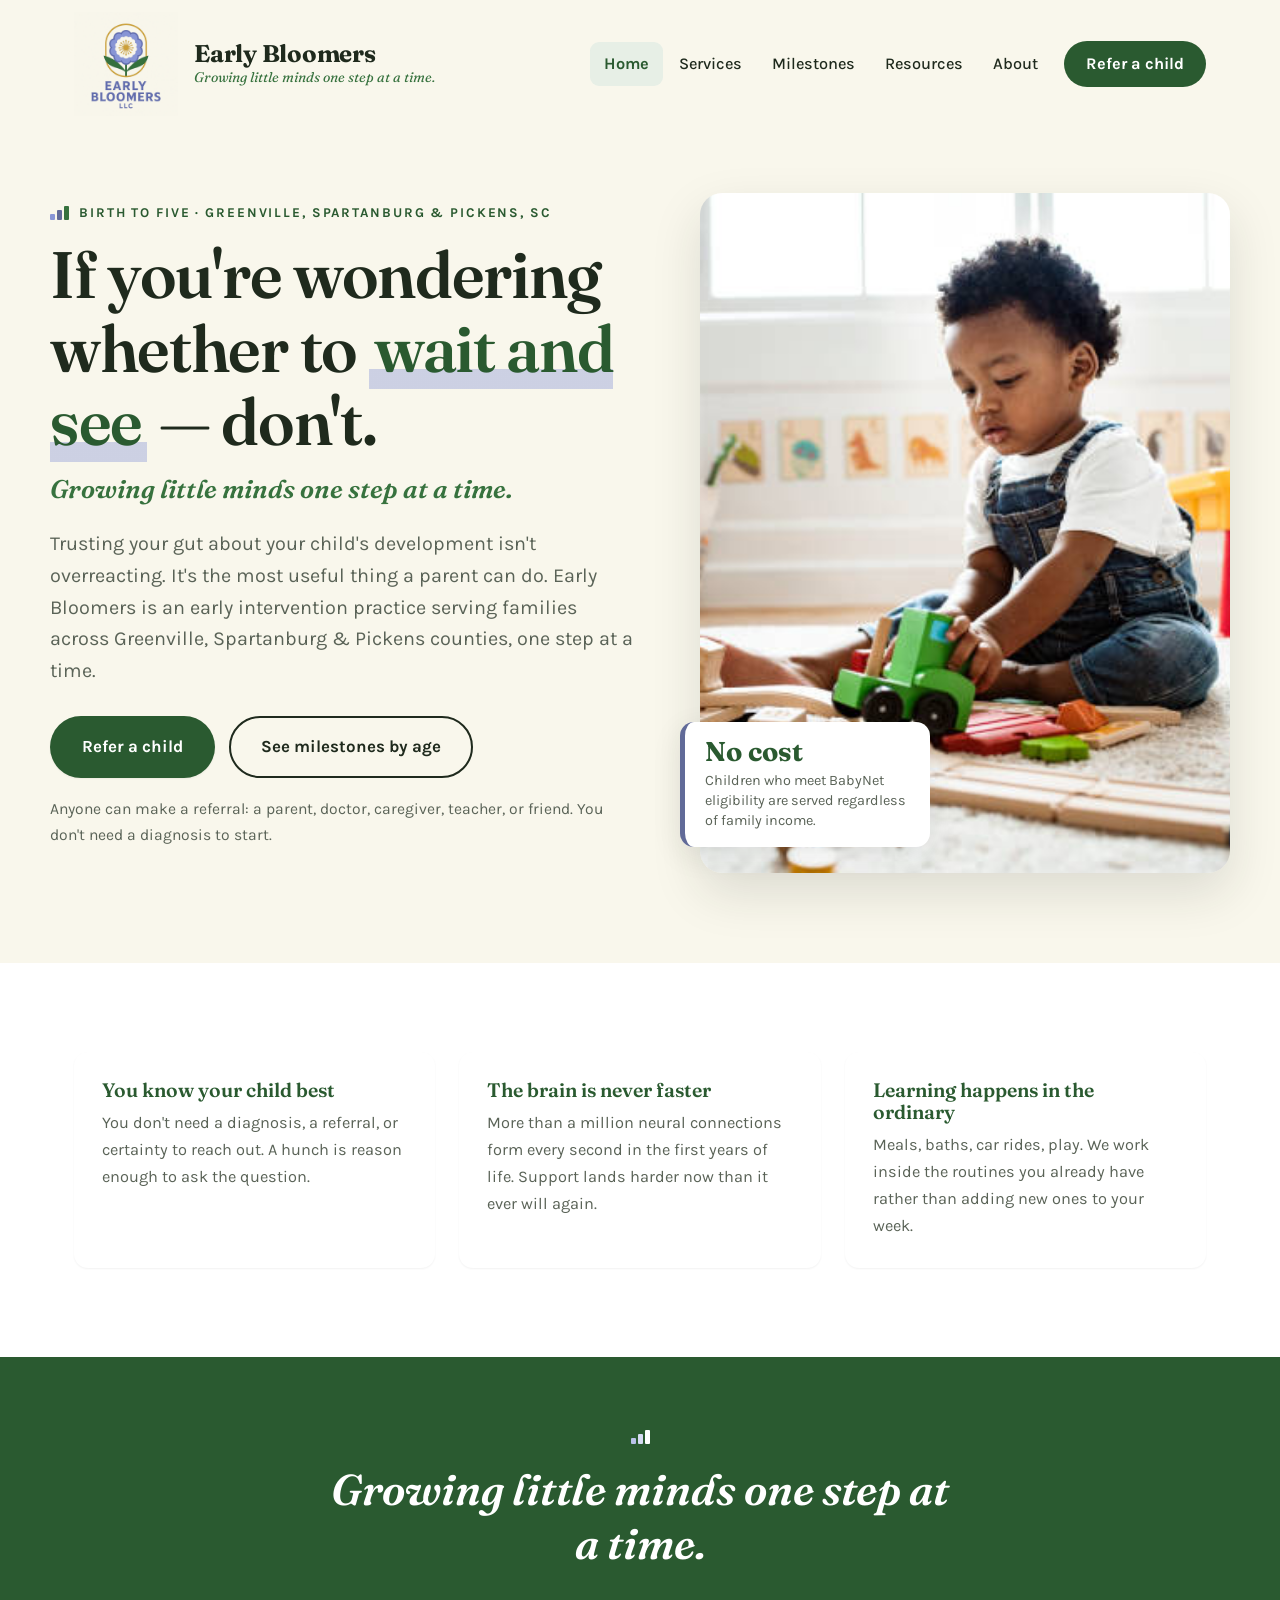
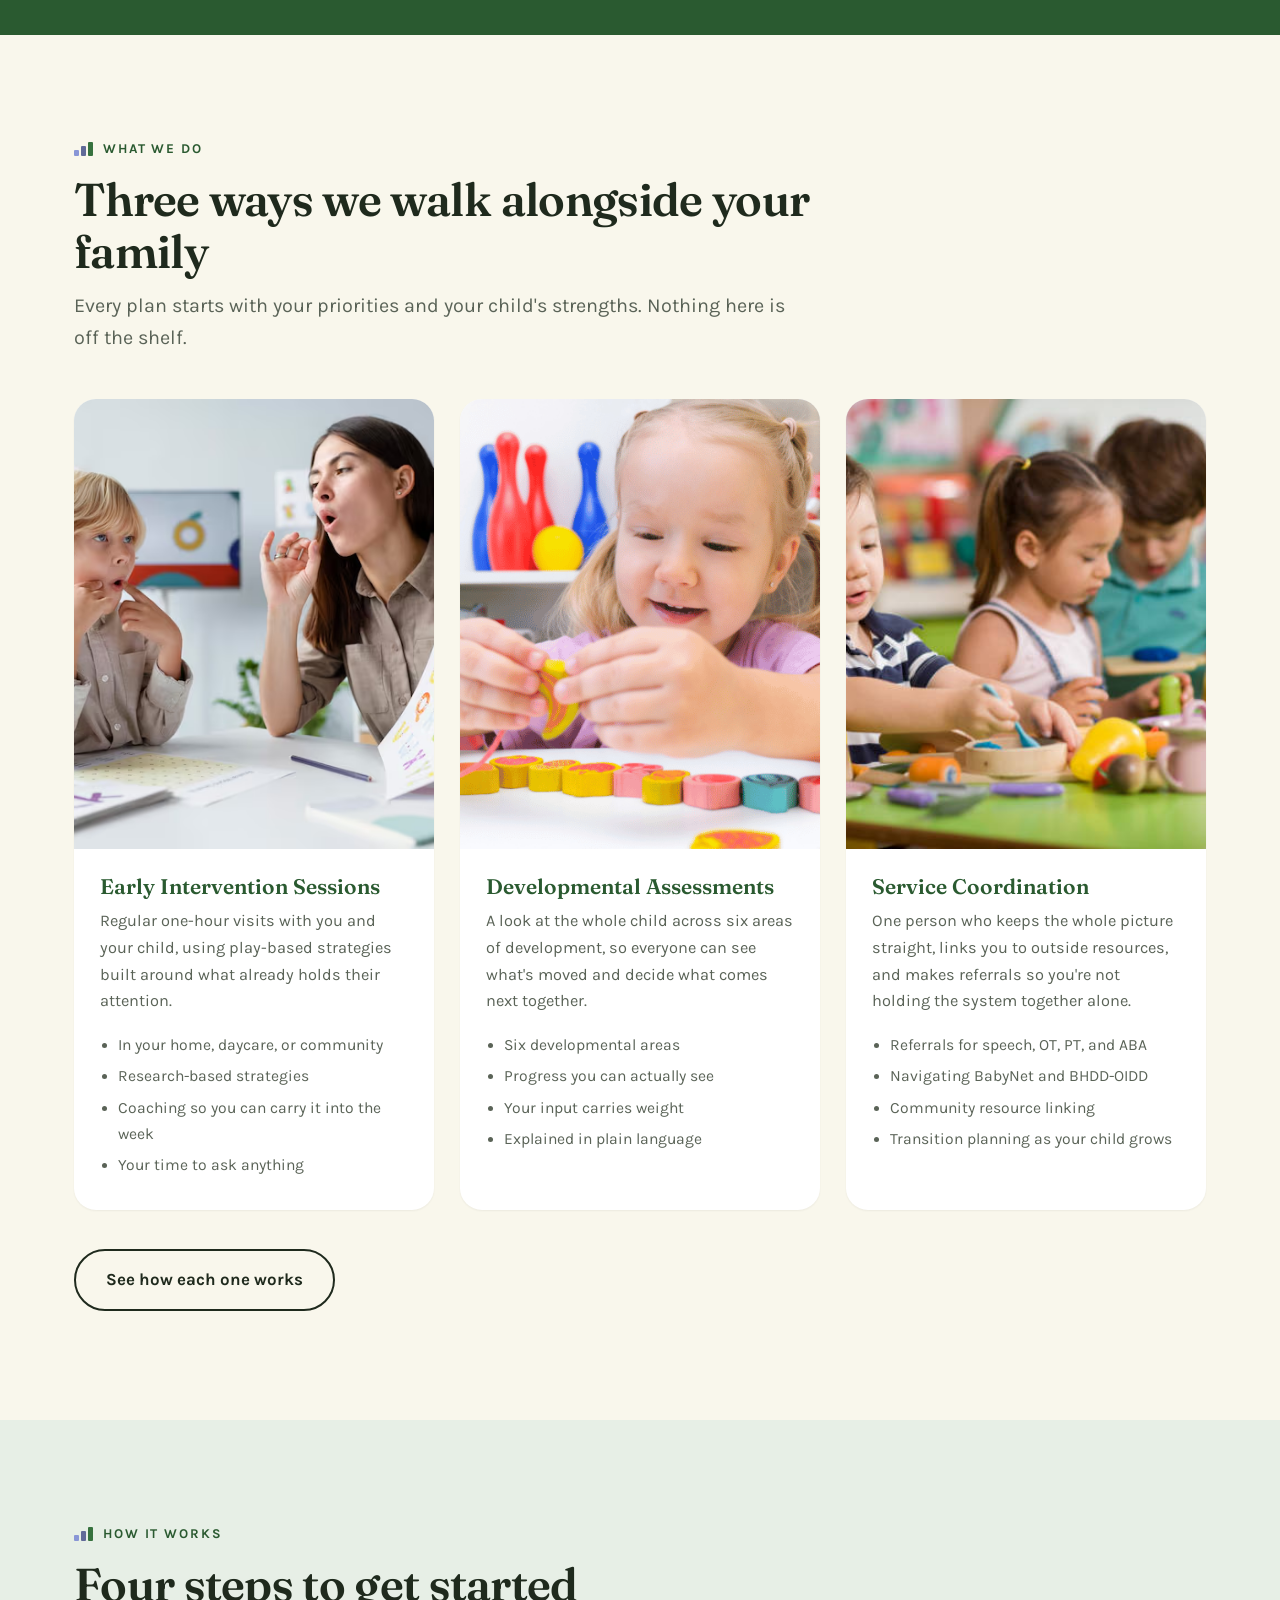
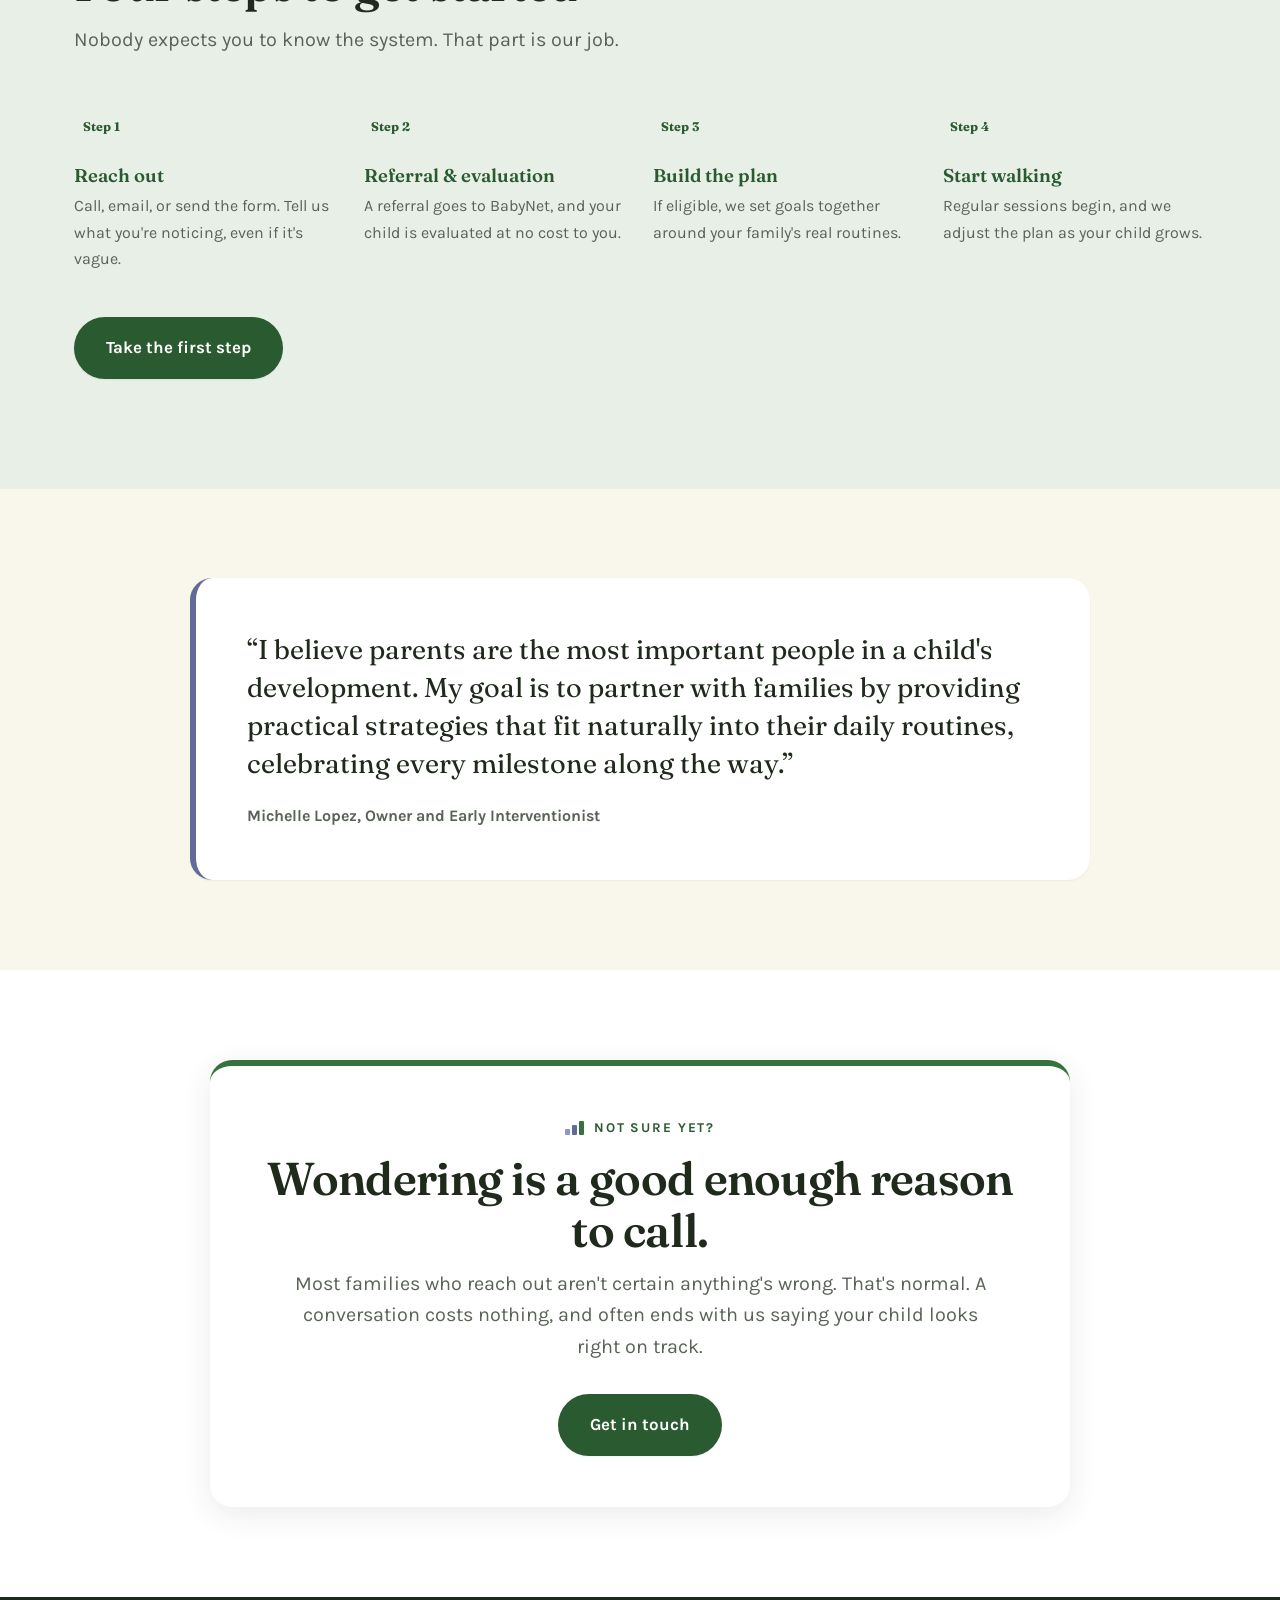
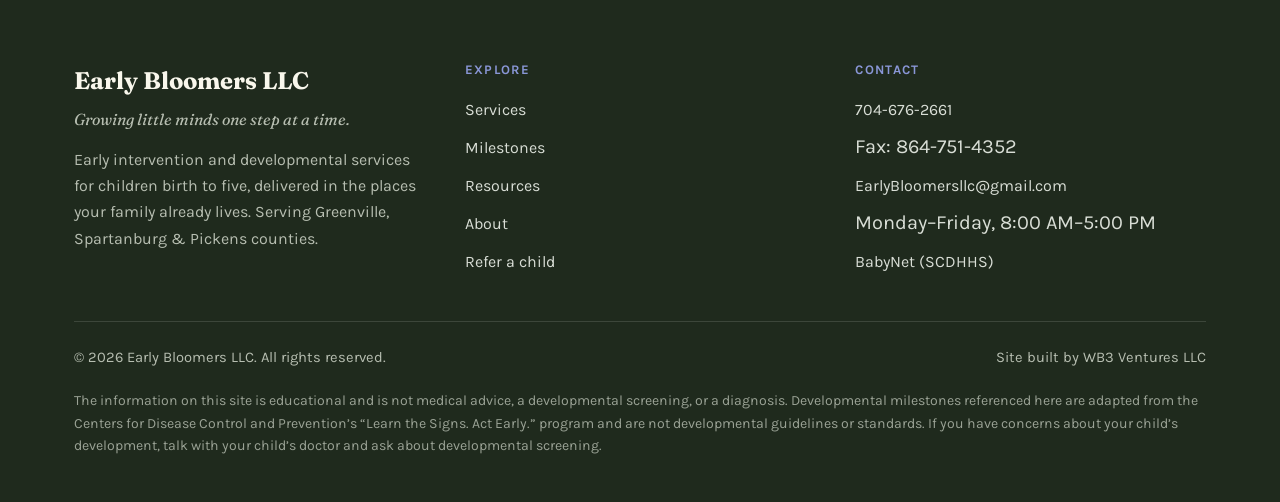
==== commit c5a64e30: "Update index.html" ====
--- a/index.html
+++ b/index.html
@@ -118,7 +118,7 @@
     <div class="cards rv">
       <article class="card">
         <img src="Images/Image2.avif" width="600" height="450"
-             alt="An adult and a young child sitting together on the floor during a play-based learning activity">
+             alt="An adult and a young child sitting together at a table during a play-based learning activity">
         <div class="card__body">
           <h3>Early Intervention Sessions</h3>
           <p>Regular one-hour visits with you and your child, using play-based strategies built around what already holds their attention.</p>
@@ -148,7 +148,7 @@
 
       <article class="card">
         <img src="Images/Image4.jpg" width="600" height="450"
-             alt="A caregiver holding a baby during a relaxed home visit">
+             alt="Three young children playing together with toys on the floor">
         <div class="card__body">
           <h3>Service Coordination</h3>
           <p>One person who keeps the whole picture straight, links you to outside resources, and makes referrals so you're not holding the system together alone.</p>
@@ -243,9 +243,9 @@
       <div>
         <h2>Contact</h2>
         <ul>
-          <li><a href="tel:+17046762661">Phone: 704-676-2661</a></li>
+          <li><a href="tel:+17046762661">704-676-2661</a></li>
           <li>Fax: 864-751-4352</li>
-          <li><a href="mailto:EarlyBloomersllc@gmail.com">Email: EarlyBloomersllc@gmail.com</a></li>
+          <li><a href="mailto:EarlyBloomersllc@gmail.com">EarlyBloomersllc@gmail.com</a></li>
           <li>Monday&ndash;Friday, 8:00&nbsp;AM&ndash;5:00&nbsp;PM</li>
           <li><a href="https://www.scdhhs.gov/resources/programs-and-initiatives/babynet" target="_blank" rel="noopener">BabyNet (SCDHHS)</a></li>
         </ul>
--- a/styles.css
+++ b/styles.css
@@ -379,6 +379,8 @@
 }
 .field label{display:block;font-size:.94rem;font-weight:700;margin-bottom:6px}
 .field .req{color:var(--leaf-deep)}
+.form__req{font-size:.94rem;color:var(--ink-soft);margin:0 0 .2rem}
+.form__req .req{color:var(--leaf-deep);font-weight:700}
 .field input,.field textarea,.field select{
   width:100%;padding:14px 16px;border:2px solid var(--border-ui);border-radius:10px;
   font-family:var(--body);font-size:1.05rem;background:var(--white);color:var(--ink);
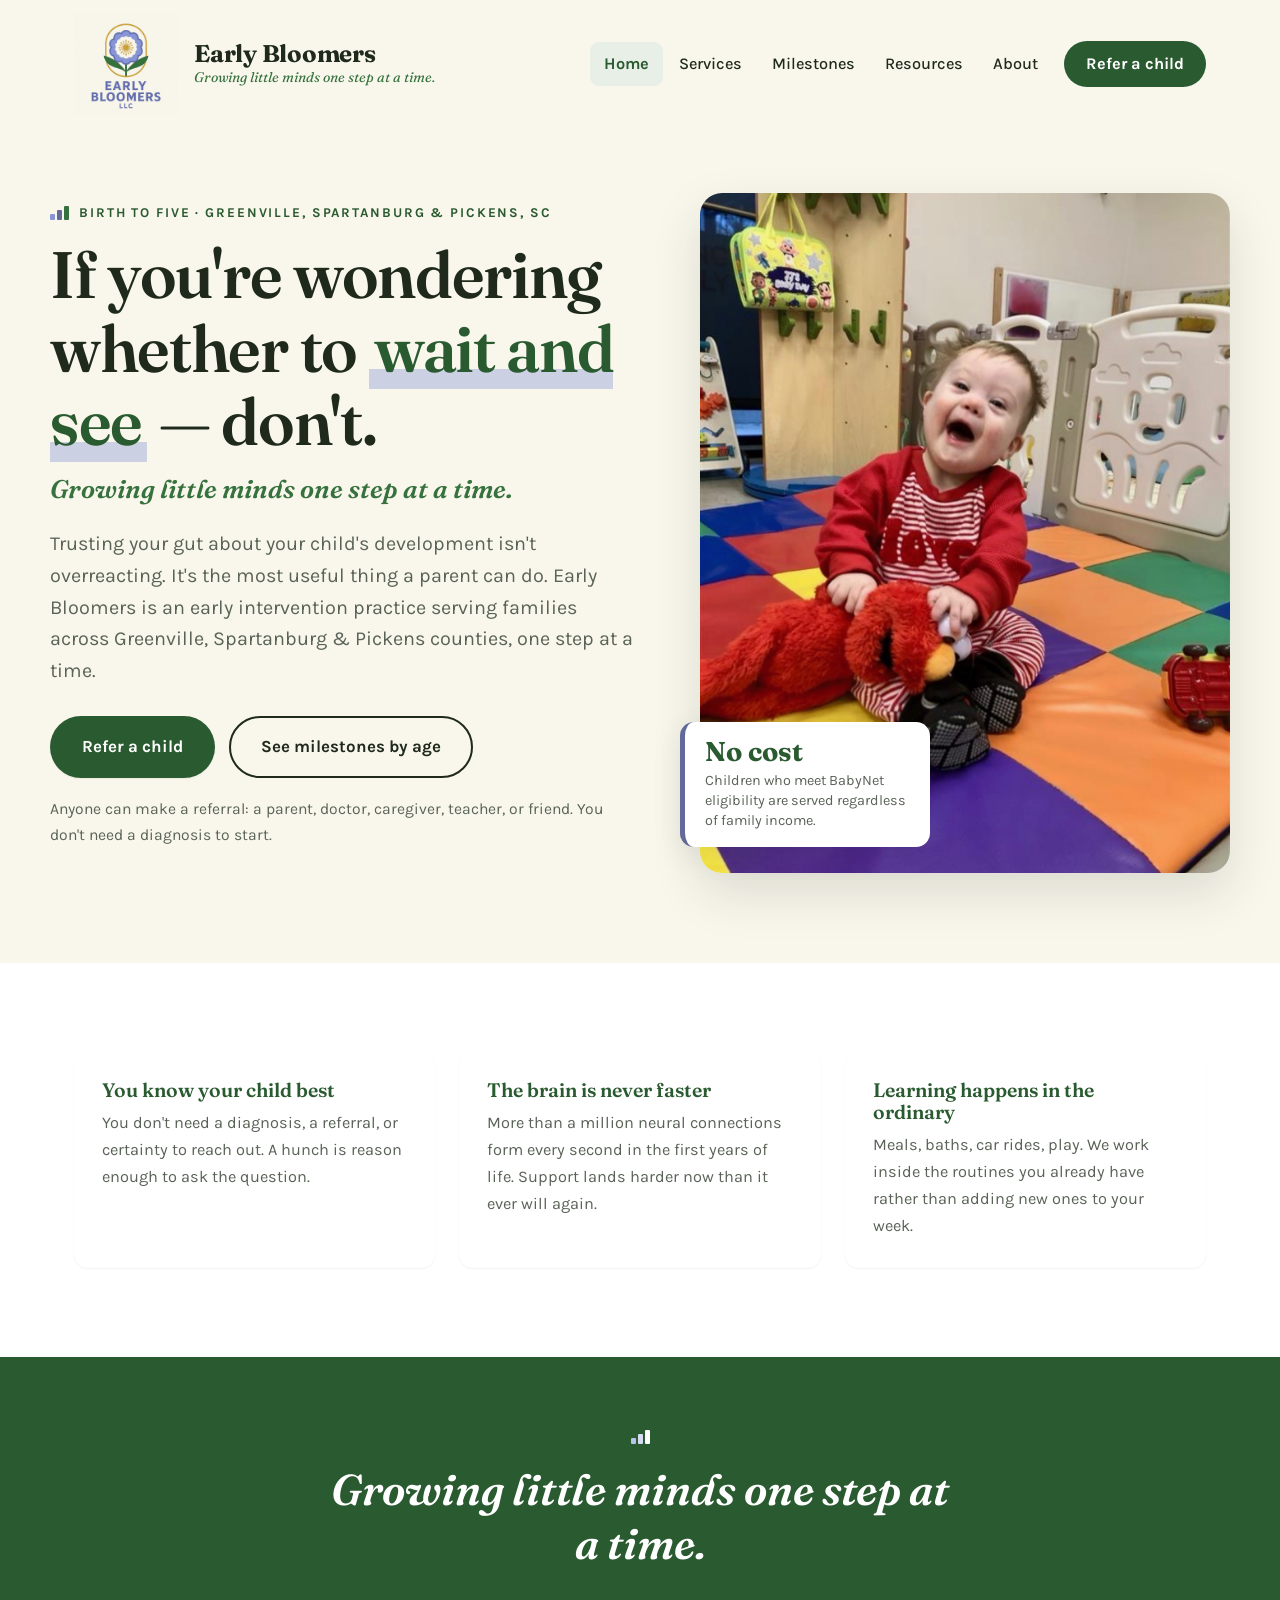
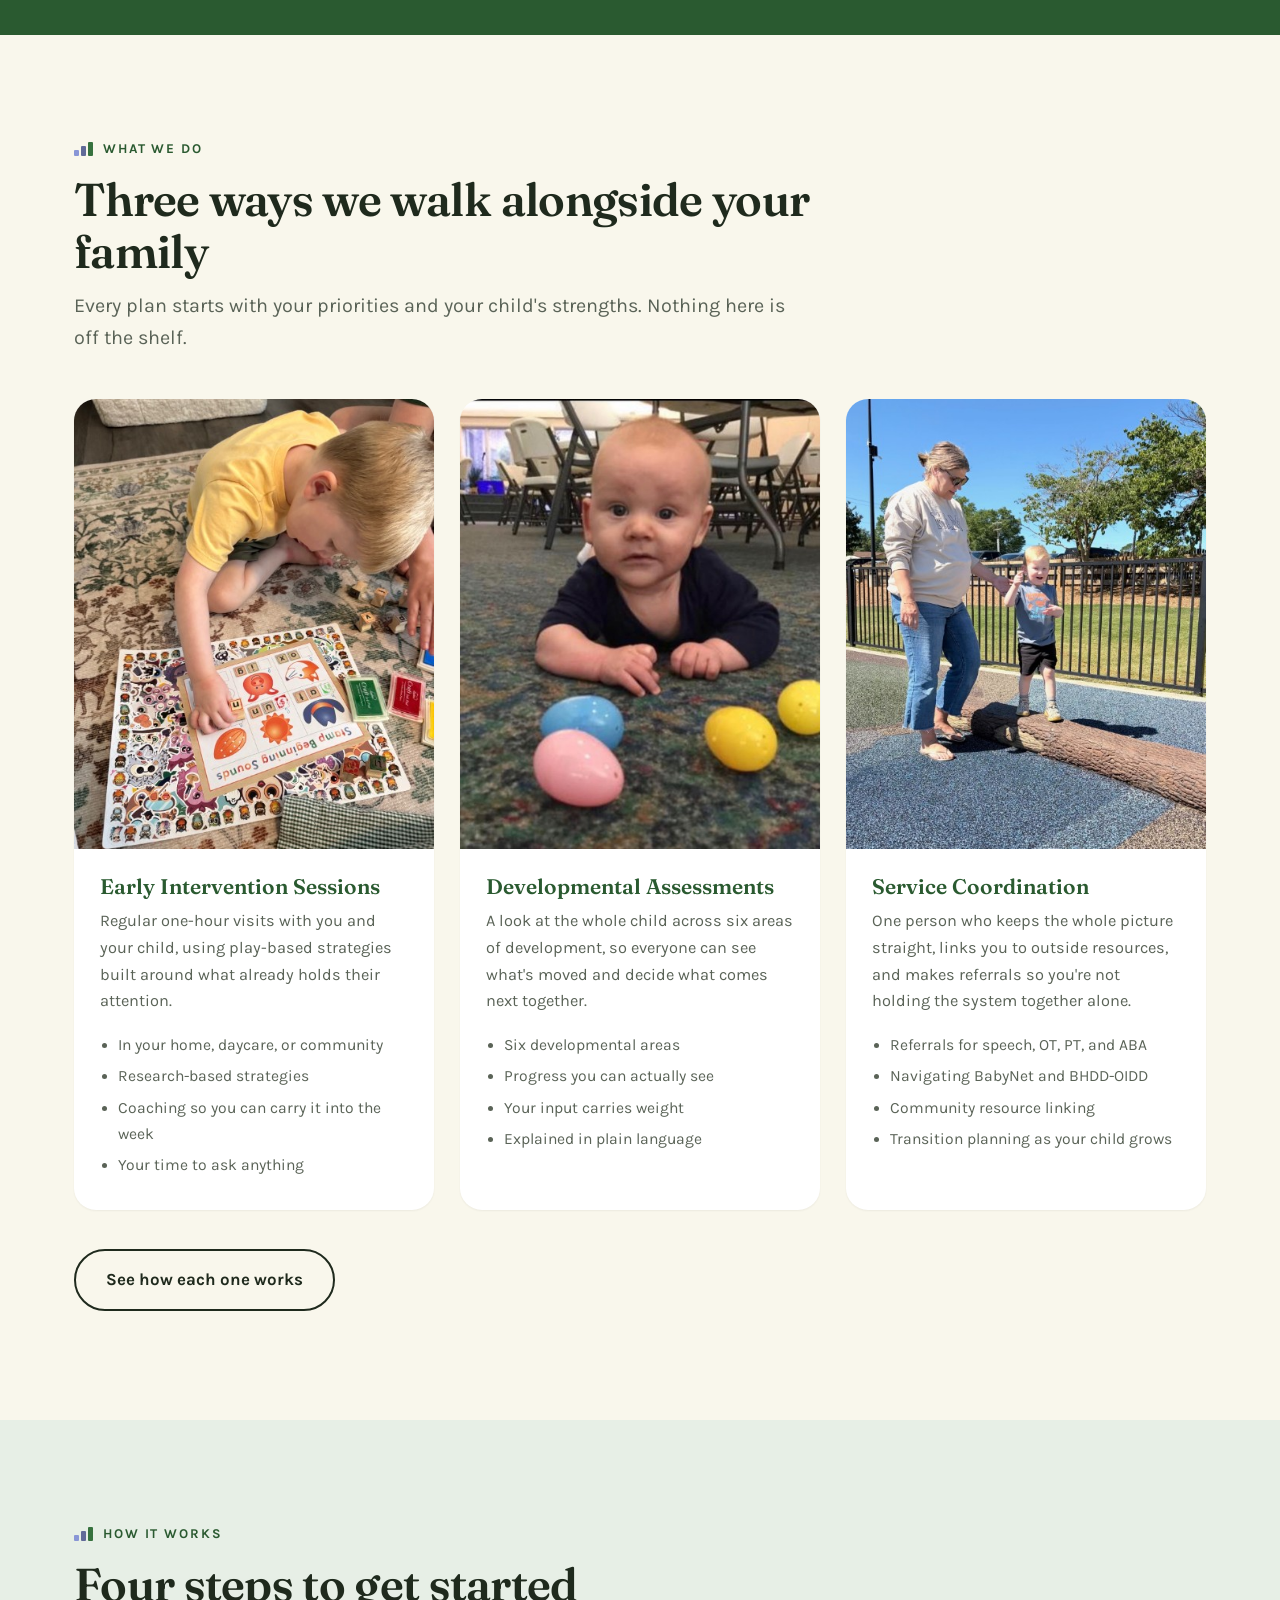
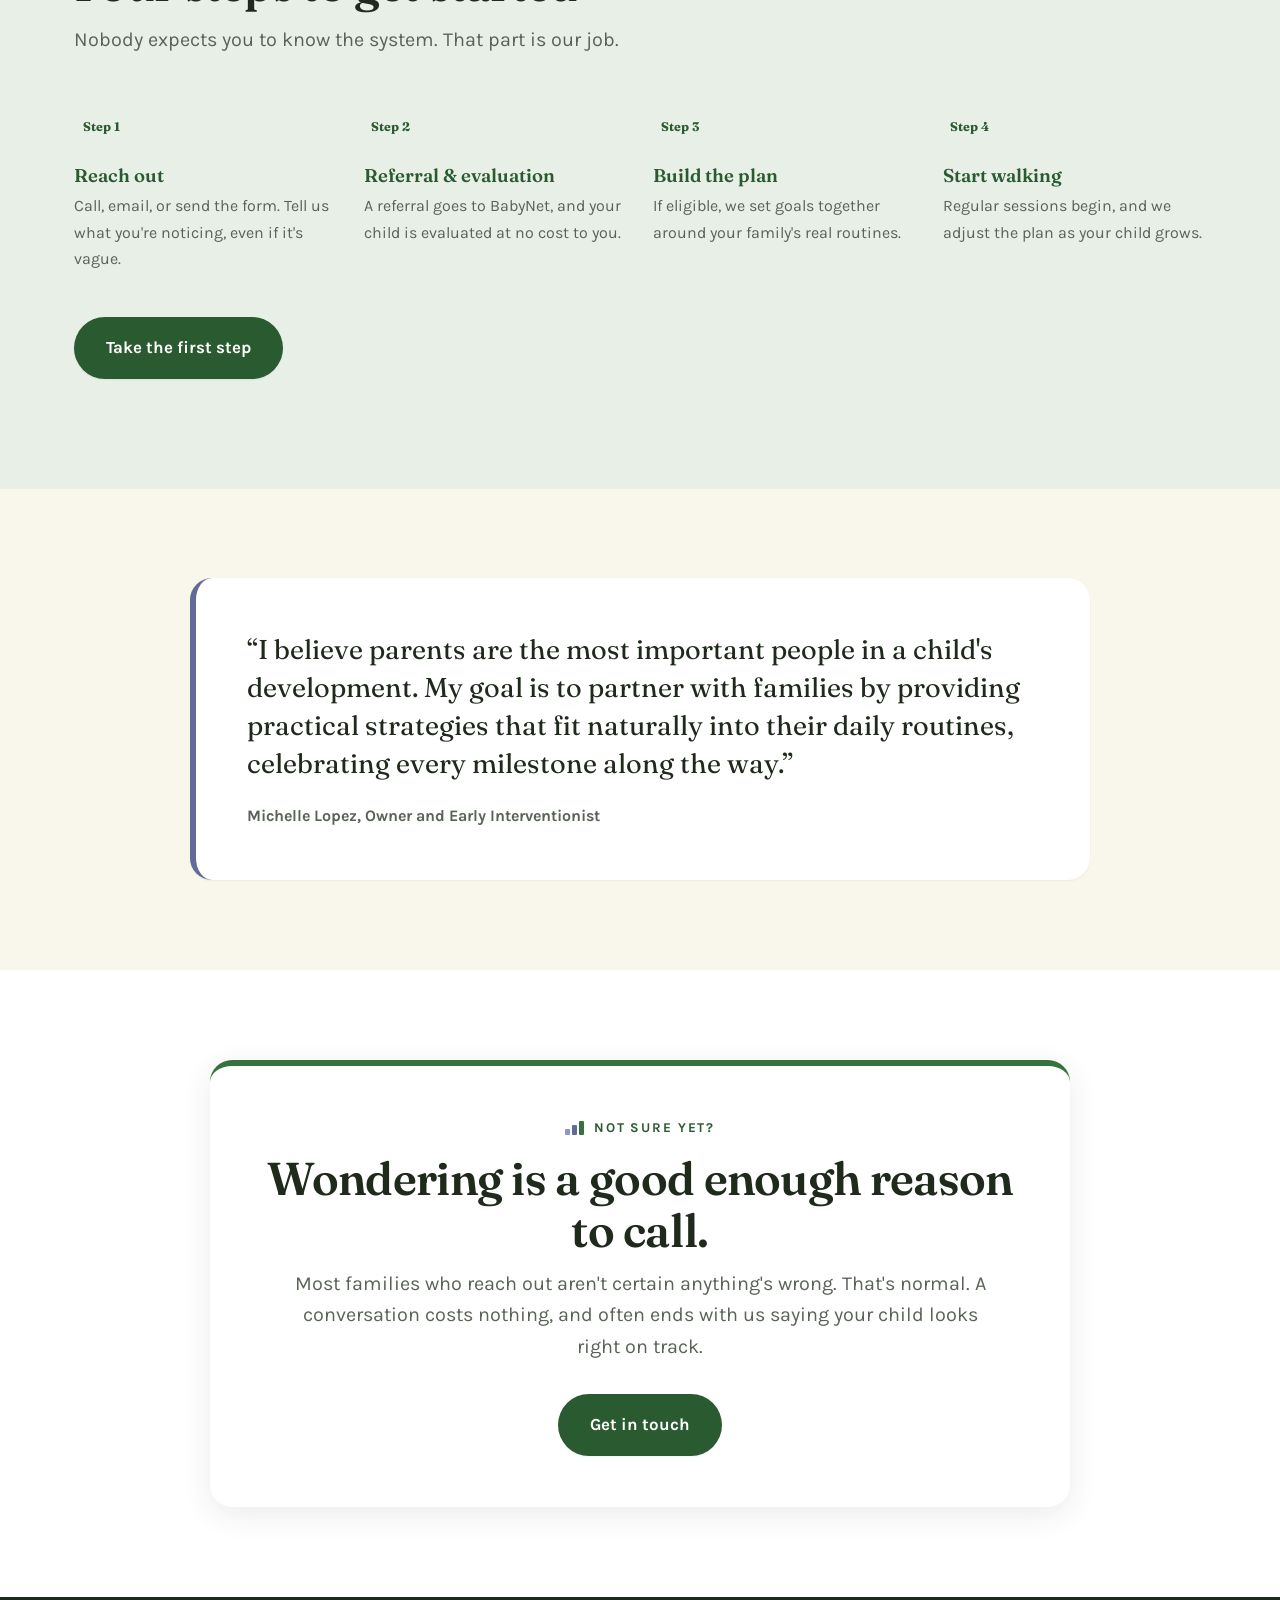
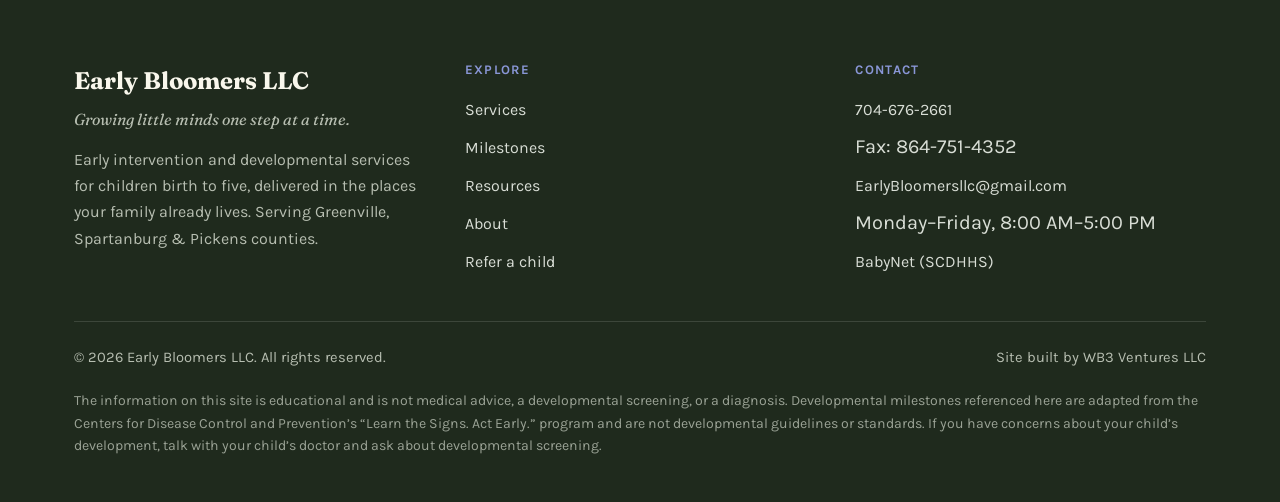
==== commit 40fa9d8b: "Update index.html" ====
--- a/index.html
+++ b/index.html
@@ -10,7 +10,7 @@
 <meta property="og:site_name" content="Early Bloomers LLC">
 <meta property="og:title" content="Early Bloomers LLC &mdash; Early Intervention in Greenville, Spartanburg &amp; Pickens, SC">
 <meta property="og:description" content="Early Bloomers LLC provides early intervention, developmental assessments, and service coordination for children birth to five across Greenville, Spartanburg, and Pickens counties, SC. Growing little minds one step at a time.">
-<meta property="og:image" content="https://early-bloomers.com/Images/Image1.jpg">
+<meta property="og:image" content="https://early-bloomers.com/Images/child-sitting-on-floor-with-stuffed-animal.jpg">
 <meta property="og:url" content="https://early-bloomers.com/index.html">
 <meta name="twitter:card" content="summary_large_image">
 <link rel="canonical" href="https://early-bloomers.com/index.html">
@@ -70,8 +70,8 @@
     </div>
 
     <div class="hero__art">
-      <img src="Images/Image1.jpg" width="800" height="680" fetchpriority="high"
-           alt="A toddler sitting on a rug, focused on pushing a wooden toy train along a track">
+      <img src="Images/child-sitting-on-floor-with-stuffed-animal.jpg" width="800" height="680" fetchpriority="high"
+           alt="A young child sitting on the floor holding a stuffed animal">
       <div class="hero__badge">
         <b>No cost</b>
         <span>Children who meet BabyNet eligibility are served regardless of family income.</span>
@@ -117,8 +117,8 @@
 
     <div class="cards rv">
       <article class="card">
-        <img src="Images/Image2.avif" width="600" height="450"
-             alt="An adult and a young child sitting together at a table during a play-based learning activity">
+        <img src="Images/child-playing-on-floor-with-word-puzzle.jpg" width="600" height="450"
+             alt="A young child sitting on the floor playing with a word puzzle">
         <div class="card__body">
           <h3>Early Intervention Sessions</h3>
           <p>Regular one-hour visits with you and your child, using play-based strategies built around what already holds their attention.</p>
@@ -132,8 +132,8 @@
       </article>
 
       <article class="card">
-        <img src="Images/Image3.png" width="600" height="450"
-             alt="A young child stacking colourful wooden blocks on a table">
+        <img src="Images/Baby_on_ground_with_plastic_easter_eggs.jpg" width="600" height="450"
+             alt="A baby on the floor reaching for colourful plastic Easter eggs">
         <div class="card__body">
           <h3>Developmental Assessments</h3>
           <p>A look at the whole child across six areas of development, so everyone can see what's moved and decide what comes next together.</p>
@@ -147,8 +147,8 @@
       </article>
 
       <article class="card">
-        <img src="Images/Image4.jpg" width="600" height="450"
-             alt="Three young children playing together with toys on the floor">
+        <img src="Images/EarlyInterventionis_helping_child_walk_across_log.jpg" width="600" height="450"
+             alt="An early interventionist helping a young child balance while walking across a log outdoors">
         <div class="card__body">
           <h3>Service Coordination</h3>
           <p>One person who keeps the whole picture straight, links you to outside resources, and makes referrals so you're not holding the system together alone.</p>
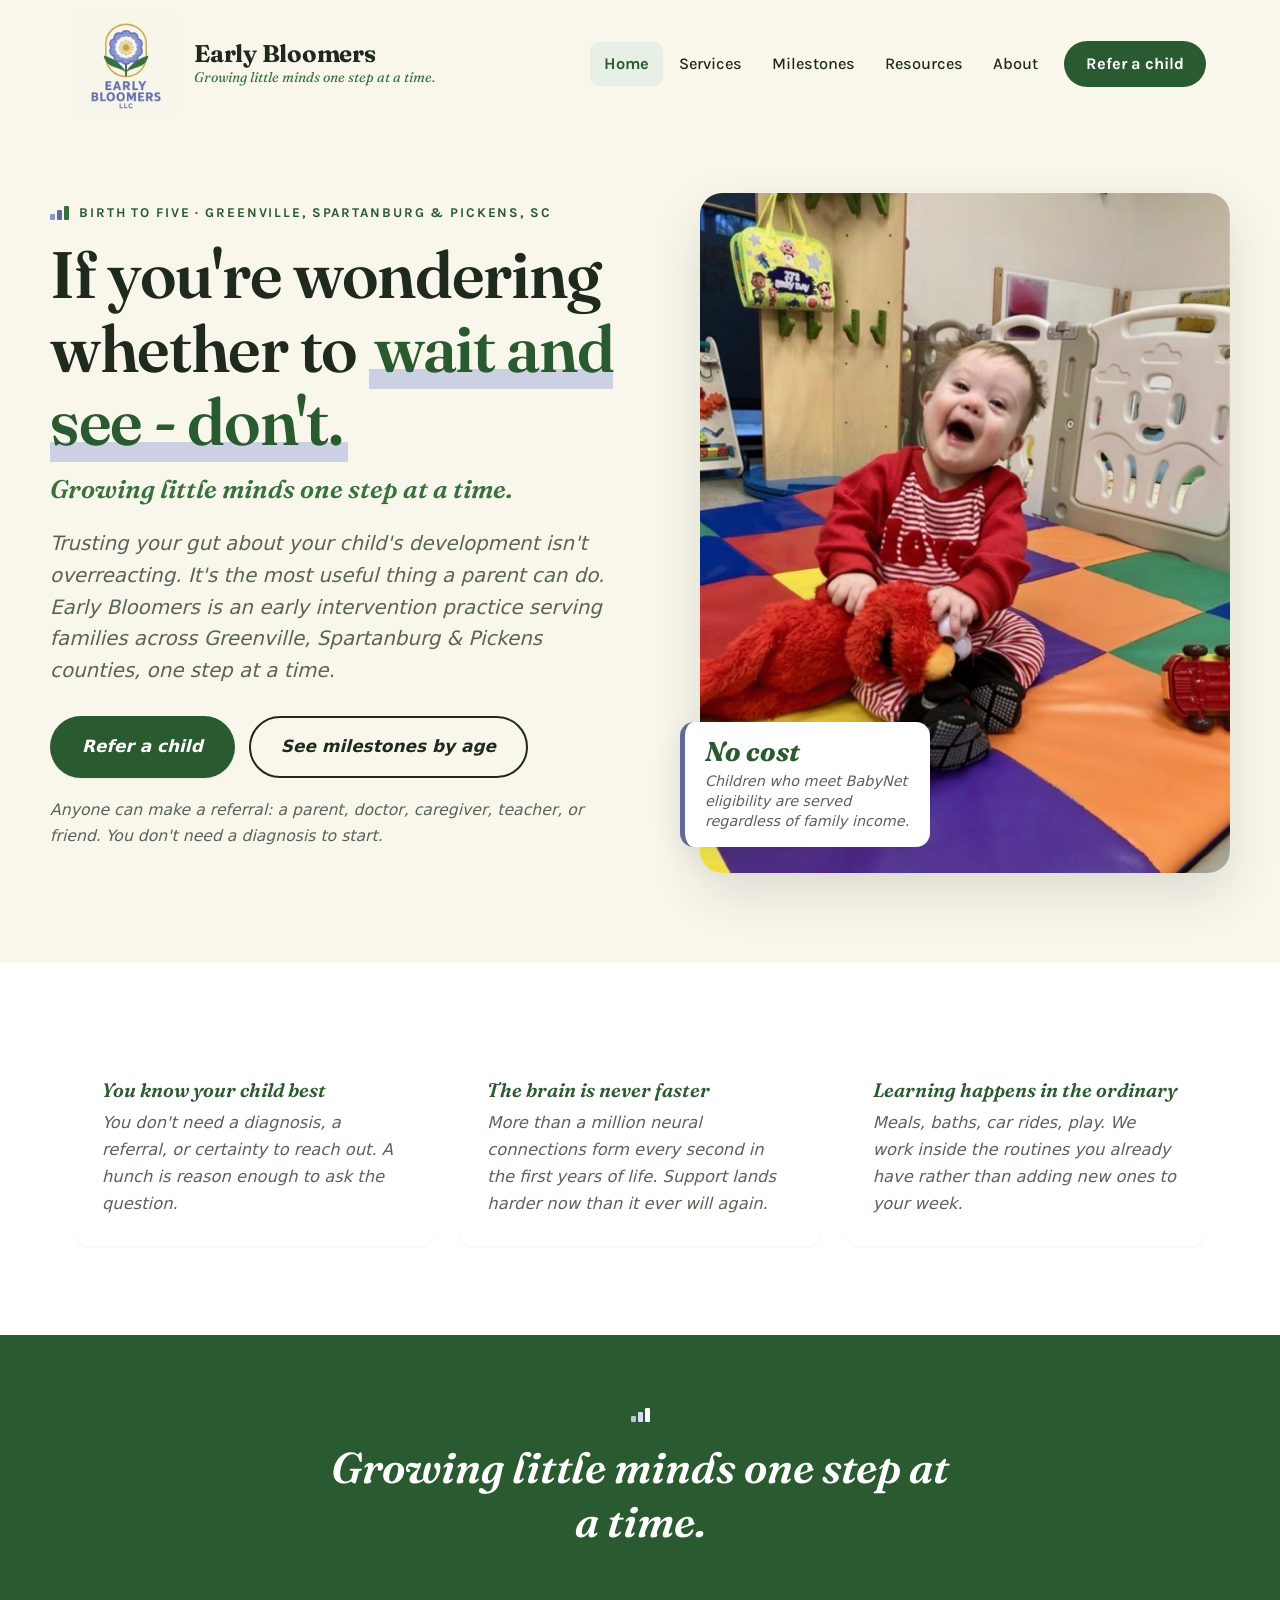
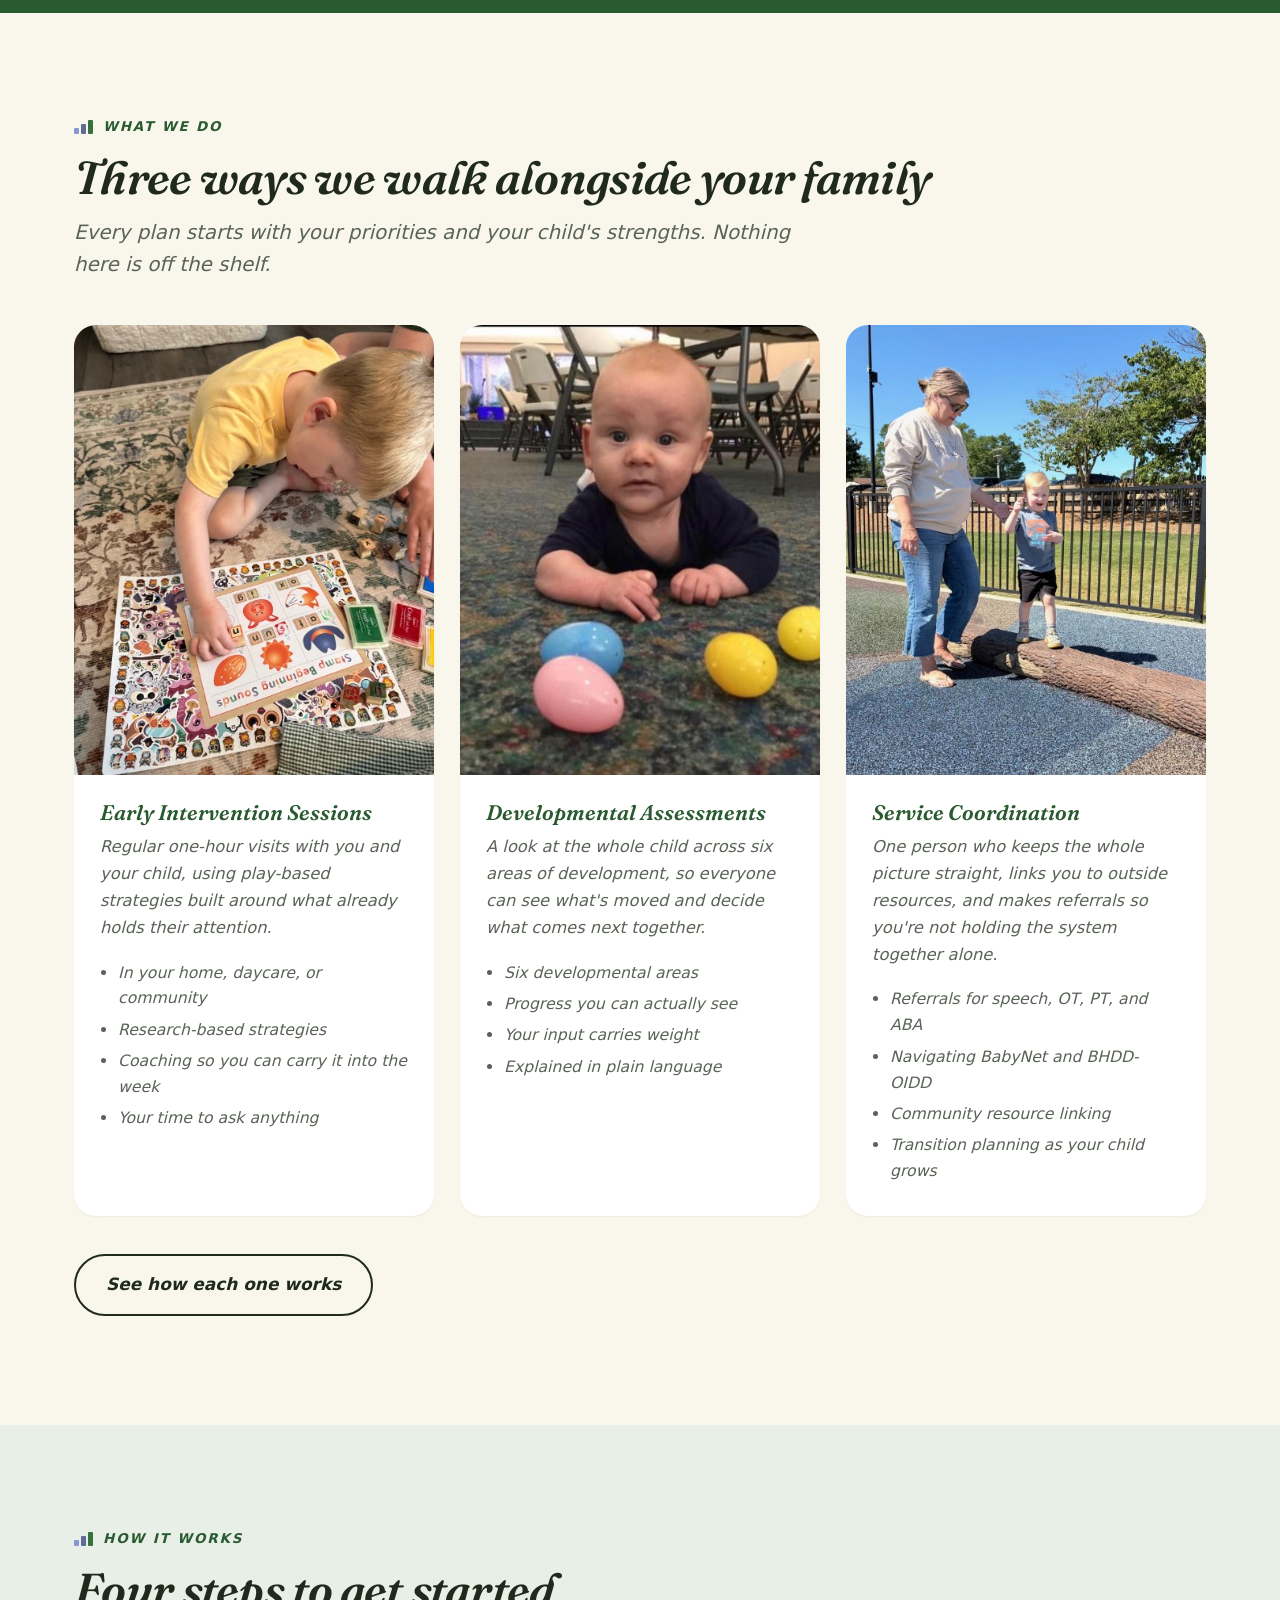
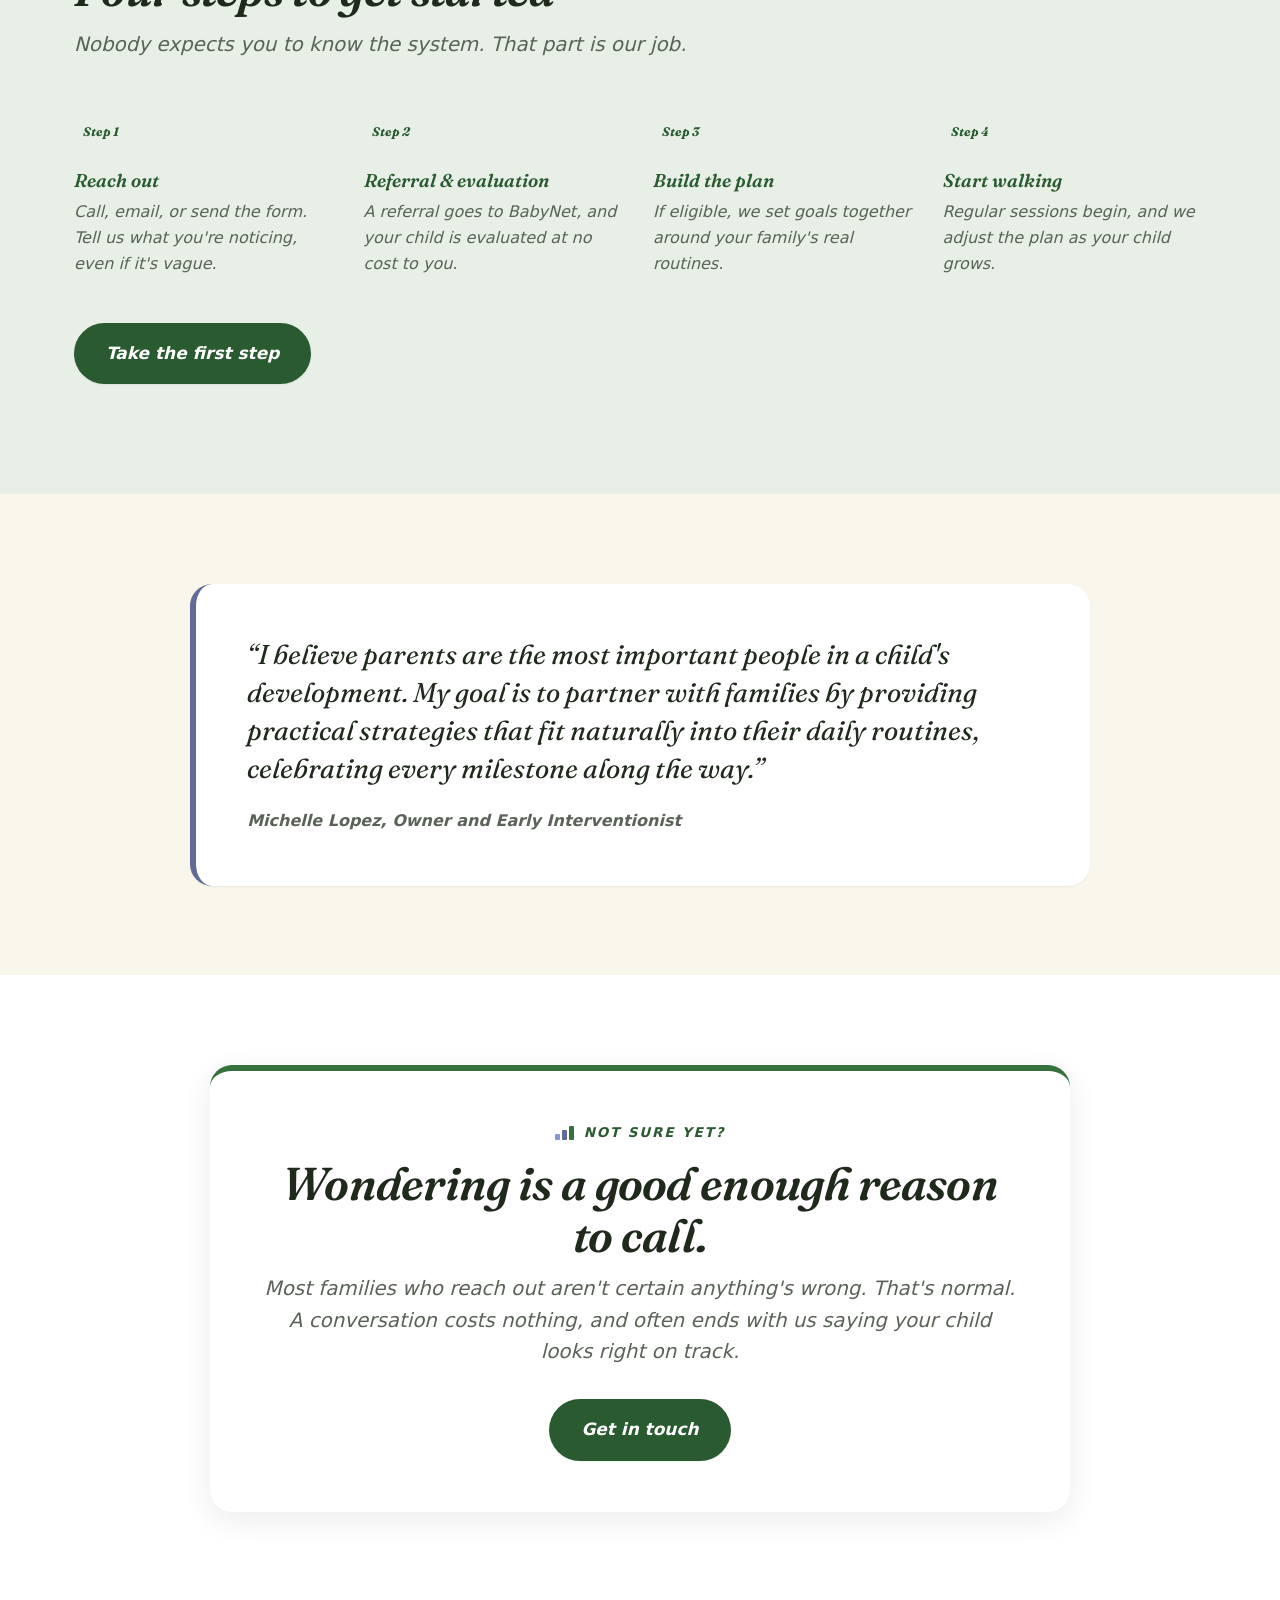
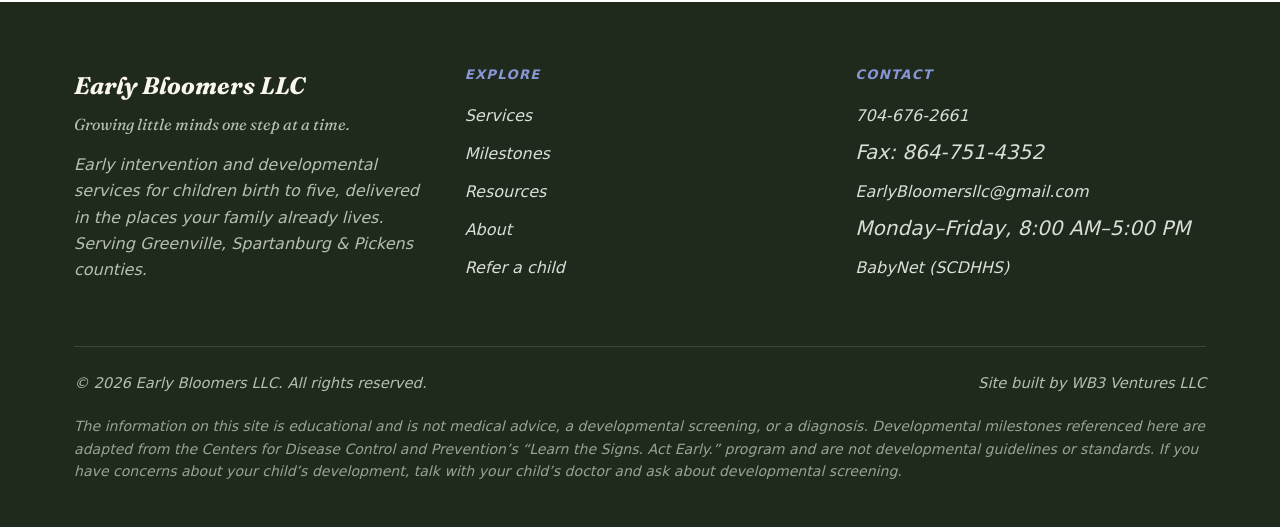
==== commit 7c1c1a92: "Update index.html" ====
--- a/index.html
+++ b/index.html
@@ -55,7 +55,7 @@
   <div class="hero__grid">
     <div>
       <p class="eyebrow"><span class="stepmark" aria-hidden="true"><i></i><i></i><i></i></span>Birth to five &middot; Greenville, Spartanburg &amp; Pickens, SC</p>
-      <h1>If you're wondering whether to <em>wait and see</em> &mdash; don't.</h1>
+      <h1>If you're wondering whether to <em>wait and see - don't.</h1>
       <p class="hero__slogan">Growing little minds one step at a time.</p>
       <p class="lede">
         Trusting your gut about your child's development isn't overreacting. It's the most useful
